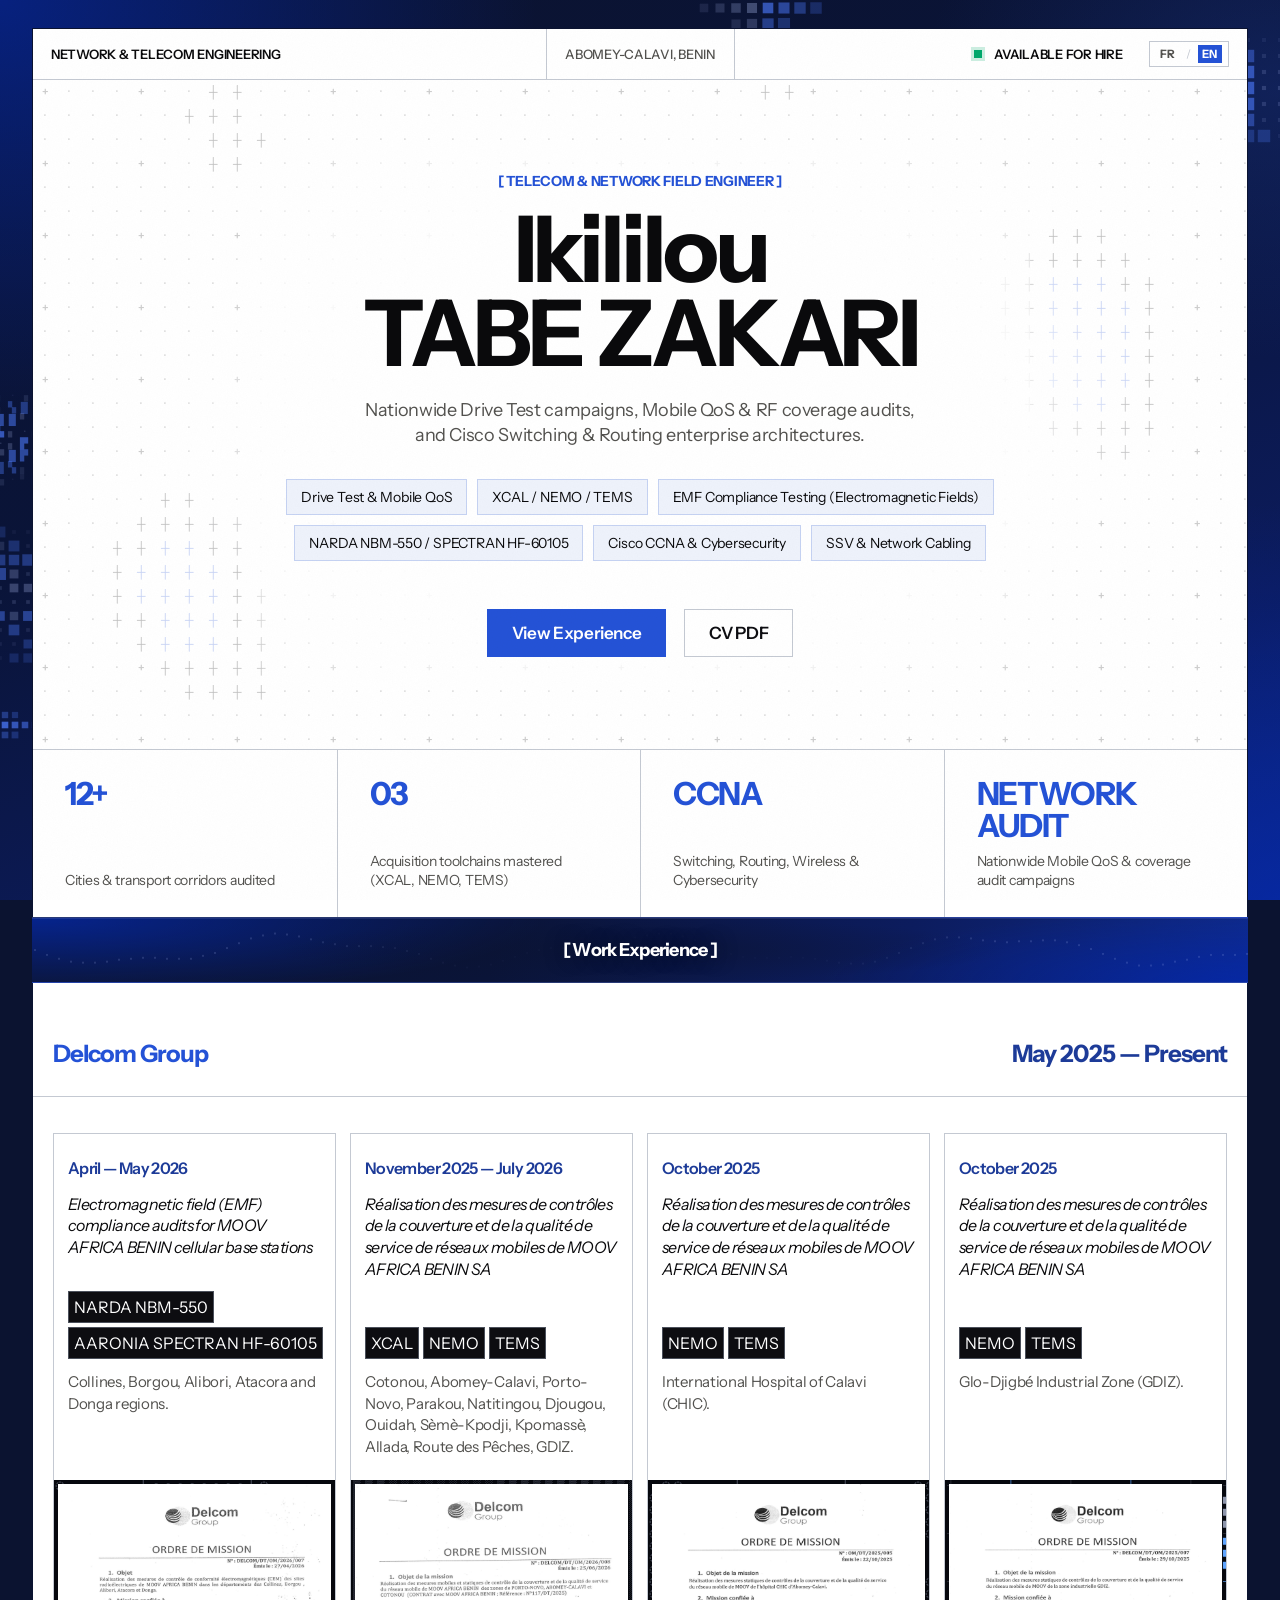
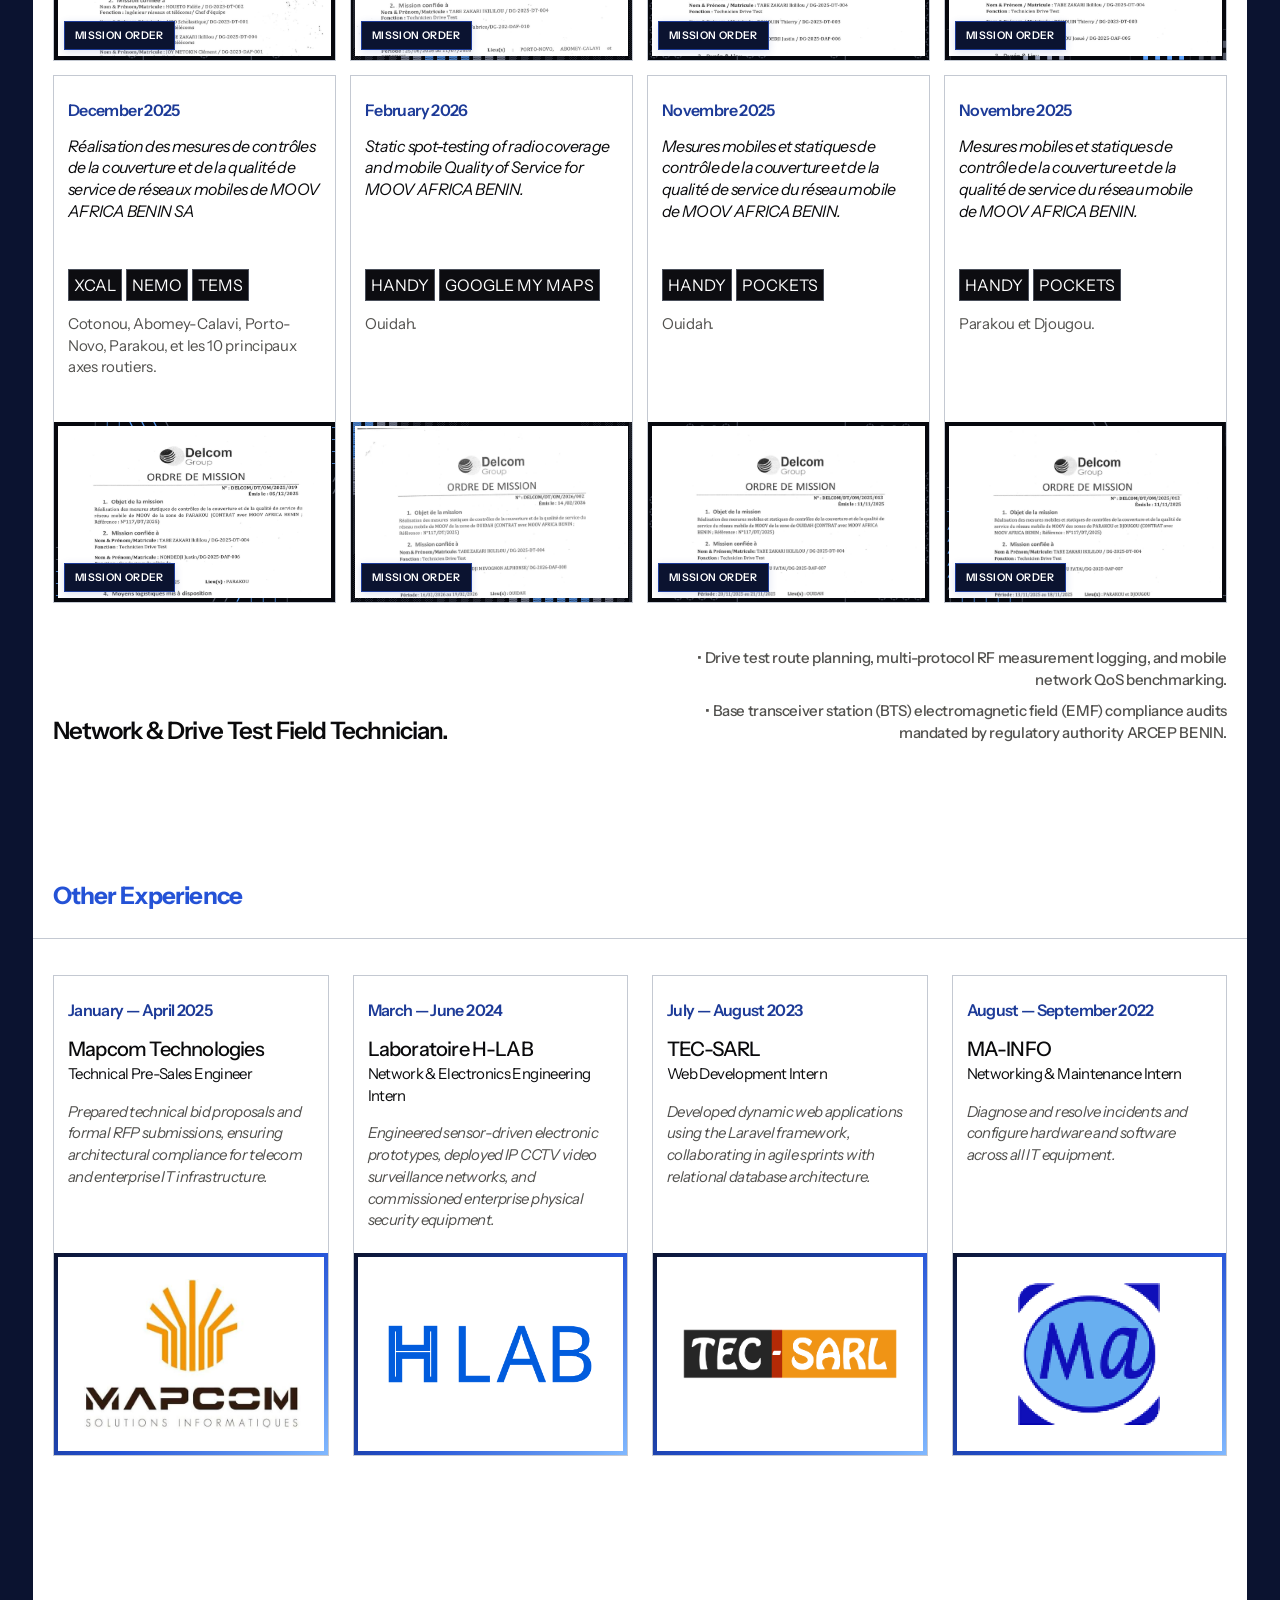
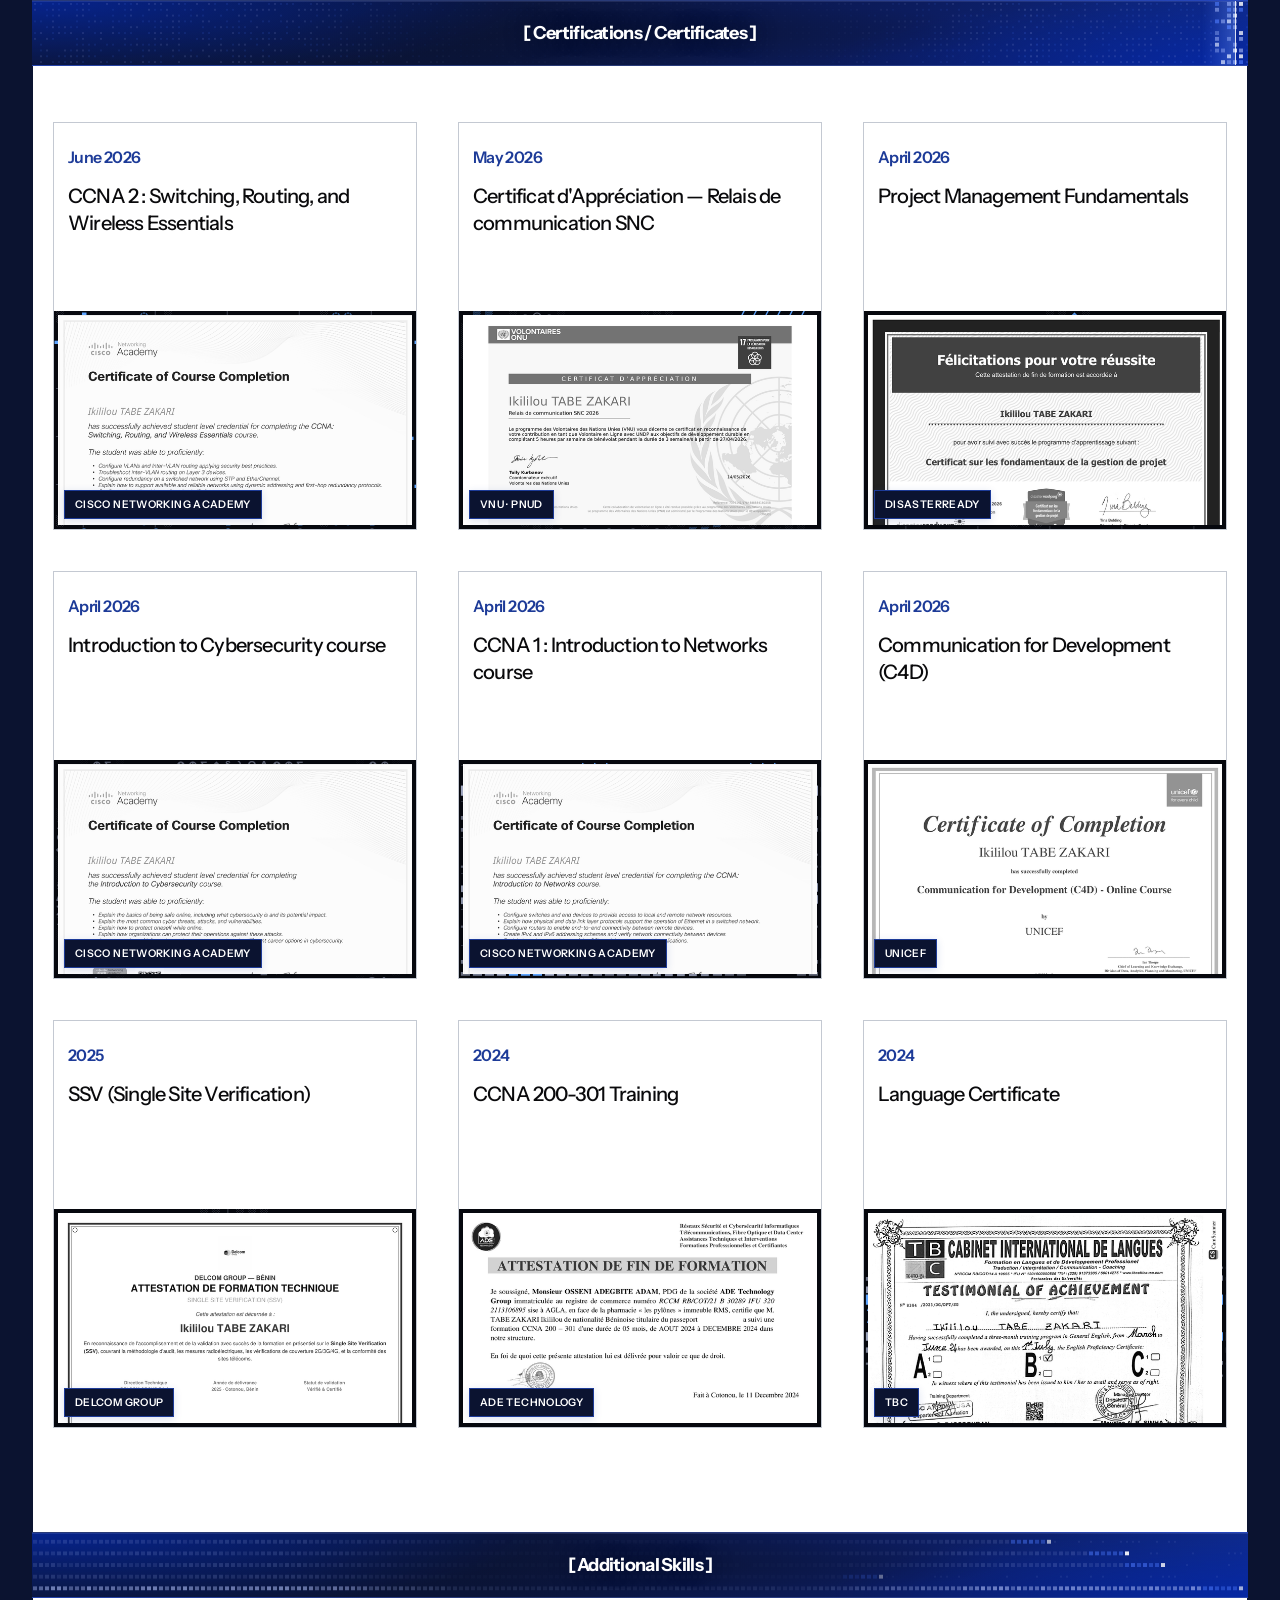
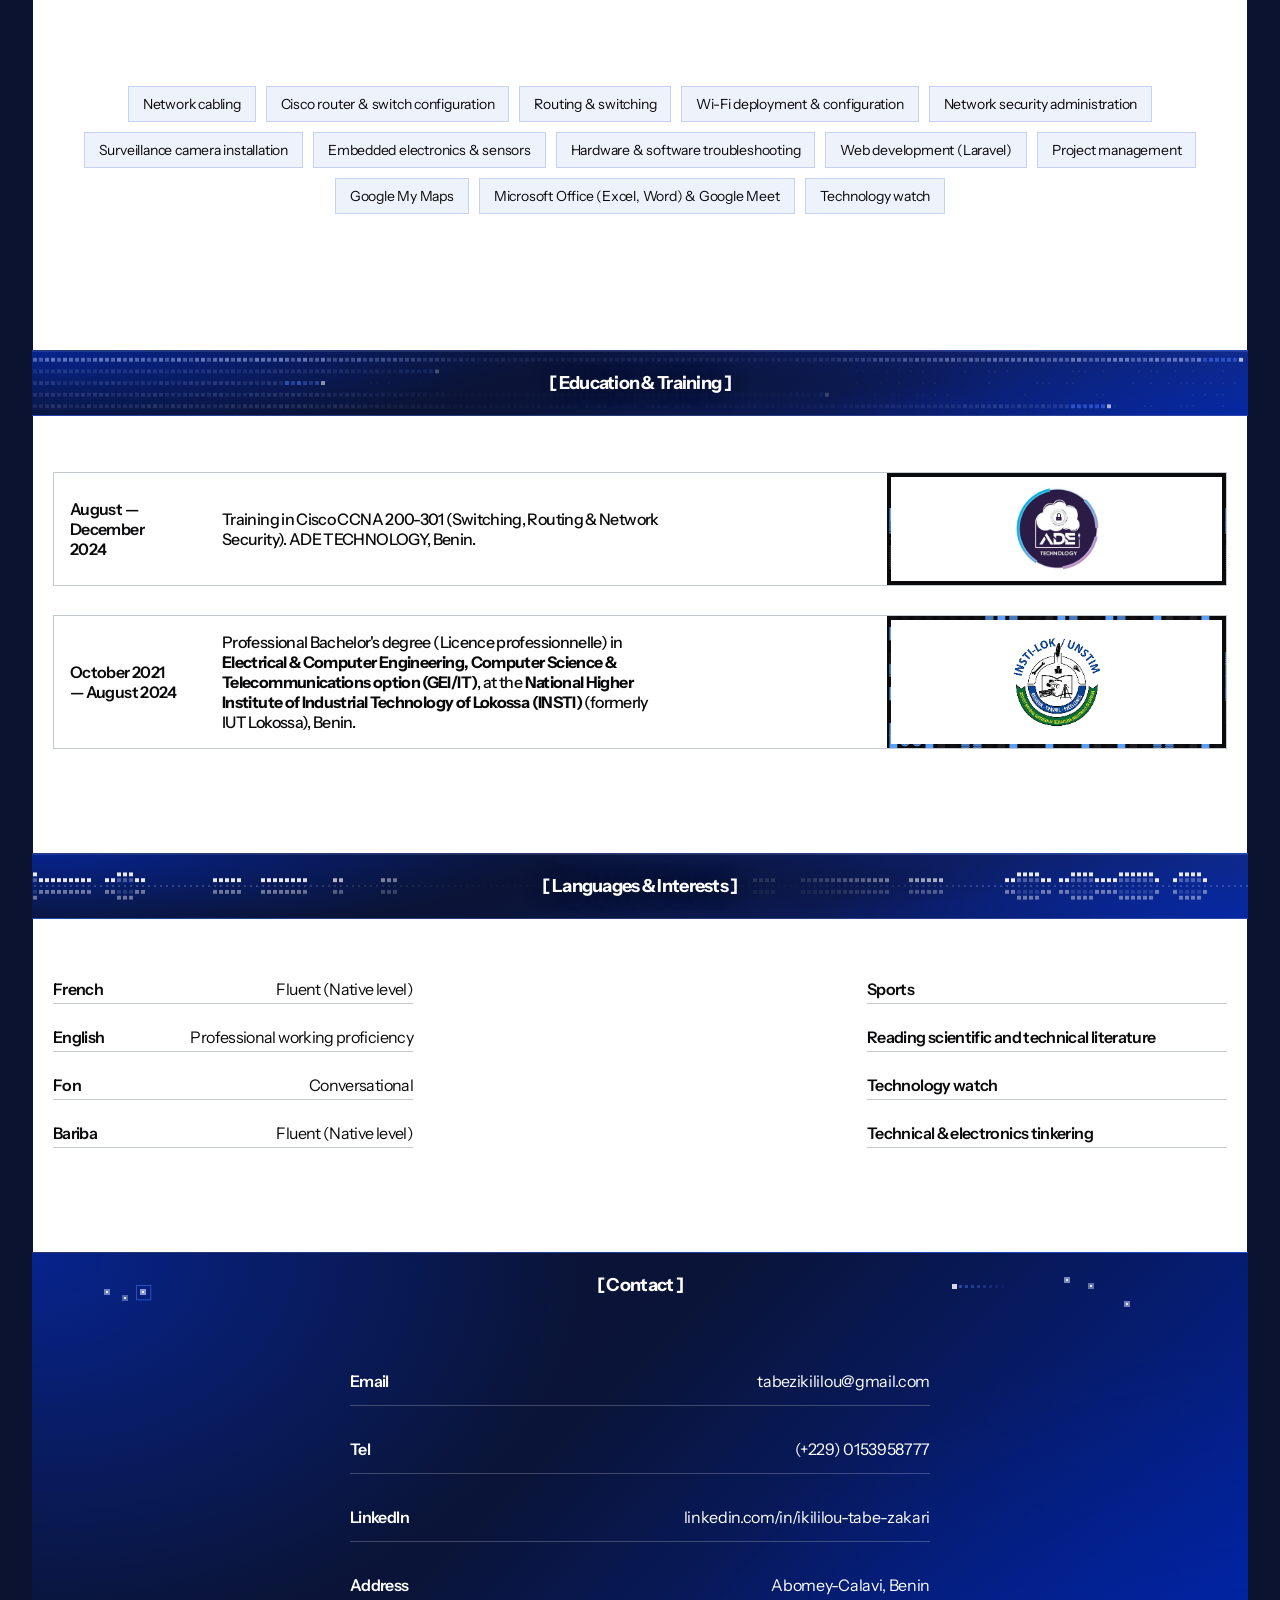
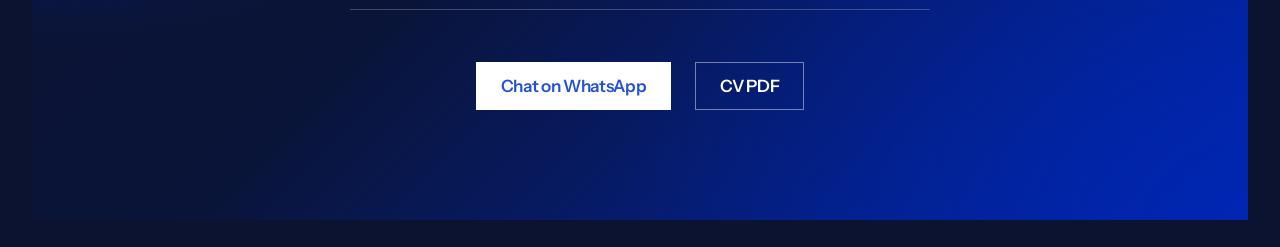
==== en/index.html @ 580da837 "content: add ADE CCNA attestation card (passport number masked), remove UNESCO card" ====
<!DOCTYPE html>
<html lang="en">
  <head>
    <meta charset="UTF-8" />
    <meta name="viewport" content="width=device-width, initial-scale=1.0" />
    <meta name="theme-color" content="#0b1330" />
    <title>Ikililou TABE ZAKARI — Telecom &amp; Network Field Engineer</title>
    <link rel="preconnect" href="https://fonts.googleapis.com" />
    <link rel="preconnect" href="https://fonts.gstatic.com" crossorigin />
    <link
      href="https://fonts.googleapis.com/css2?family=Instrument+Sans:ital,wght@0,400;0,500;0,600;0,700;1,400;1,500;1,600;1,700&display=swap"
      rel="stylesheet"
    />
    <link rel="stylesheet" href="../styles.css" />
  </head>
  <body>
    <svg class="grain" xmlns="http://www.w3.org/2000/svg" aria-hidden="true">
      <filter id="grain-filter" x="0%" y="0%" width="100%" height="100%">
        <feTurbulence
          type="fractalNoise"
          baseFrequency="0.8"
          numOctaves="4"
          seed="2"
          stitchTiles="stitch"
        />
        <feColorMatrix type="saturate" values="0" />
      </filter>
      <rect width="100%" height="100%" filter="url(#grain-filter)" />
    </svg>
    <a class="skip-link" href="#experiences">Skip to experience</a>

    <canvas class="shell-canvas" aria-hidden="true"></canvas>

    <div class="page">
    <header class="hero">
      <div class="hero__frame" data-hero-field>
        <div class="hero__topbar">
          <div class="hero__topcell">
            <span class="hero__meta">NETWORK &amp; TELECOM ENGINEERING</span>
          </div>
          <div class="hero__topcell hero__topcell--center">
            <span>ABOMEY-CALAVI, BENIN</span>
          </div>
          <div class="hero__topcell hero__topcell--right">
            <span class="hero__status-dot" aria-hidden="true"></span>
            <span>AVAILABLE FOR HIRE</span>
            <nav class="lang-switch" aria-label="Langue / Language">
              <a class="lang-switch__link" href="../" hreflang="fr" lang="fr">FR</a>
              <span class="lang-switch__sep" aria-hidden="true">/</span>
              <span class="lang-switch__link is-active" aria-current="page">EN</span>
            </nav>
          </div>
        </div>

        <div class="hero__stage">
          <canvas class="hero__canvas" aria-hidden="true"></canvas>

          <div class="hero__inner">
            <p class="hero__eyebrow">[ TELECOM &amp; NETWORK FIELD ENGINEER ]</p>
            <h1 class="hero__name">Ikililou<br />TABE ZAKARI</h1>
            <p class="hero__lead">
              Nationwide Drive Test campaigns, Mobile QoS &amp; RF coverage audits, and
              Cisco Switching &amp; Routing enterprise architectures.
            </p>
            <div class="hero__pills" aria-label="Core Technical Expertise">
              <span class="hero__pill">Drive Test &amp; Mobile QoS</span>
              <span class="hero__pill">XCAL / NEMO / TEMS</span>
              <span class="hero__pill">EMF Compliance Testing (Electromagnetic Fields)</span>
              <span class="hero__pill">NARDA NBM-550 / SPECTRAN HF-60105</span>
              <span class="hero__pill">Cisco CCNA &amp; Cybersecurity</span>
              <span class="hero__pill">SSV &amp; Network Cabling</span>
            </div>
            <div class="hero__actions">
              <a class="btn btn--solid" href="#experiences">View Experience</a>
              <a class="btn btn--ghost" href="public/Curriculum_vitae_détaille_et_actualise_tabe_zakari_ikililou.pdf" data-cv>CV PDF</a>
            </div>
          </div>
        </div>

        <div class="hero__metrics" aria-label="Key Performance Indicators">
          <div class="hero__metric">
            <span class="hero__metric-val">12+</span>
            <span class="hero__metric-label">Cities &amp; transport corridors audited</span>
          </div>
          <div class="hero__metric">
            <span class="hero__metric-val">03</span>
            <span class="hero__metric-label">Acquisition toolchains mastered (XCAL, NEMO, TEMS)</span>
          </div>
          <div class="hero__metric">
            <span class="hero__metric-val">CCNA</span>
            <span class="hero__metric-label">Switching, Routing, Wireless &amp; Cybersecurity</span>
          </div>
          <div class="hero__metric">
            <span class="hero__metric-val">NETWORK AUDIT</span>
            <span class="hero__metric-label">Nationwide Mobile QoS &amp; coverage audit campaigns</span>
          </div>
        </div>
      </div>
    </header>

    <main>
      <section class="section" id="experiences" aria-labelledby="exp-title">
        <header class="section-head">
          <div class="section-head__cell"></div>
          <h2 class="kicker" id="exp-title">[ Work Experience ]</h2>
          <div class="section-head__cell"></div>
        </header>

        <article class="employer">
          <header class="employer__head">
            <h3 class="employer__name">Delcom Group</h3>
            <p class="employer__dates">May 2025 — Present</p>
          </header>

          <div class="board">
            <div class="card-grid card-grid--4" id="delcom-missions">
              <article class="card card--mission" data-signal-card>
                <div class="card__body">
                  <p class="card__meta">April — May 2026</p>
                  <h4 class="card__title">
                    Electromagnetic field (EMF) compliance audits for MOOV AFRICA BENIN cellular base stations
                  </h4>
                  <div class="card__tags">
                    <span class="tag tag--ink">NARDA NBM-550</span>
                    <span class="tag tag--ink">AARONIA SPECTRAN HF-60105</span>
                  </div>
                  <p class="card__place">
                    Collines, Borgou, Alibori, Atacora and Donga regions.
                  </p>
                </div>
                <button
                  type="button"
                  class="card__media card__media--order"
                  data-signal="radar"
                  data-mission-image="../public/ordres_mission/mission-cem-nord-2026.png"
                  data-mission-title="EMF Compliance Audit — Central &amp; Northern Benin"
                  aria-label="View mission order: EMF Compliance Audit — Central &amp; Northern Benin"
                  aria-haspopup="dialog"
                  aria-controls="mission-dialog"
                >
                  <canvas class="signal-canvas" aria-hidden="true"></canvas>
                  <span class="card__order-preview">
                    <img draggable="false"
                      src="../public/ordres_mission/thumb-cem-nord-2026.png"
                      alt="Mission order: MOOV Africa EMF compliance audit 2026"
                      class="card__order-img"
                      loading="lazy"
                    />
                  </span>
                  <span class="card__order-badge">Mission Order</span>
                </button>
              </article>

              <article class="card card--mission" data-signal-card>
                <div class="card__body">
                  <p class="card__meta">November 2025 — July 2026</p>
                  <h4 class="card__title">
                    Réalisation des mesures de contrôles de la couverture et de
                    la qualité de service de réseaux mobiles de MOOV AFRICA BENIN SA
                  </h4>
                  <div class="card__tags">
                    <span class="tag tag--ink">XCAL</span>
                    <span class="tag tag--ink">NEMO</span>
                    <span class="tag tag--ink">TEMS</span>
                  </div>
                  <p class="card__place">
                    Cotonou, Abomey-Calavi, Porto-Novo, Parakou, Natitingou, Djougou,
                    Ouidah, Sèmè-Kpodji, Kpomassè, Allada, Route des Pêches, GDIZ.
                  </p>
                </div>
                <button
                  type="button"
                  class="card__media card__media--order"
                  data-signal="heatmap"
                  data-mission-image="../public/ordres_mission/mission-qos-cotonou-calavi-porto-2026.png"
                  data-mission-title="Mobile QoS Benchmark — Greater Cotonou &amp; Porto-Novo"
                  aria-label="View mission order: Mobile QoS Benchmark — Greater Cotonou &amp; Porto-Novo"
                  aria-haspopup="dialog"
                  aria-controls="mission-dialog"
                >
                  <canvas class="signal-canvas" aria-hidden="true"></canvas>
                  <span class="card__order-preview">
                    <img draggable="false"
                      src="../public/ordres_mission/thumb-cotonou-calavi-porto-2026.png"
                      alt="Mission order: Mobile QoS benchmark Greater Cotonou 2026"
                      class="card__order-img"
                      loading="lazy"
                    />
                  </span>
                  <span class="card__order-badge">Mission Order</span>
                </button>
              </article>

              <article class="card card--mission" data-signal-card>
                <div class="card__body">
                  <p class="card__meta">October 2025</p>
                  <h4 class="card__title">
                    Réalisation des mesures de contrôles de la couverture et de
                    la qualité de service de réseaux mobiles de MOOV AFRICA BENIN SA
                  </h4>
                  <div class="card__tags">
                    <span class="tag tag--ink">NEMO</span>
                    <span class="tag tag--ink">TEMS</span>
                  </div>
                  <p class="card__place">International Hospital of Calavi (CHIC).</p>
                </div>
                <button
                  type="button"
                  class="card__media card__media--order"
                  data-signal="radar"
                  data-mission-image="../public/ordres_mission/mission-qos-chic-calavi-2025.png"
                  data-mission-title="Mobile QoS Audit — CHIC Hospital, Abomey-Calavi"
                  aria-label="View mission order: Mobile QoS Audit — CHIC Hospital, Abomey-Calavi"
                  aria-haspopup="dialog"
                  aria-controls="mission-dialog"
                >
                  <canvas class="signal-canvas" aria-hidden="true"></canvas>
                  <span class="card__order-preview">
                    <img draggable="false"
                      src="../public/ordres_mission/thumb-chic-calavi-2025.png"
                      alt="Mission order: CHIC Hospital QoS audit 2025"
                      class="card__order-img"
                      loading="lazy"
                    />
                  </span>
                  <span class="card__order-badge">Mission Order</span>
                </button>
              </article>

              <article class="card card--mission" data-signal-card>
                <div class="card__body">
                  <p class="card__meta">October 2025</p>
                  <h4 class="card__title">
                    Réalisation des mesures de contrôles de la couverture et de
                    la qualité de service de réseaux mobiles de MOOV AFRICA BENIN SA
                  </h4>
                  <div class="card__tags">
                    <span class="tag tag--ink">NEMO</span>
                    <span class="tag tag--ink">TEMS</span>
                  </div>
                  <p class="card__place">Glo-Djigbé Industrial Zone (GDIZ).</p>
                </div>
                <button
                  type="button"
                  class="card__media card__media--order"
                  data-signal="matrix"
                  data-mission-image="../public/ordres_mission/mission-qos-gdiz-2025.png"
                  data-mission-title="Mobile QoS Audit — Glo-Djigbé Industrial Zone (GDIZ)"
                  aria-label="View mission order: Mobile QoS Audit — Glo-Djigbé Industrial Zone (GDIZ)"
                  aria-haspopup="dialog"
                  aria-controls="mission-dialog"
                >
                  <canvas class="signal-canvas" aria-hidden="true"></canvas>
                  <span class="card__order-preview">
                    <img draggable="false"
                      src="../public/ordres_mission/thumb-gdiz-2025.png"
                      alt="Mission order: GDIZ Industrial Zone QoS audit 2025"
                      class="card__order-img"
                      loading="lazy"
                    />
                  </span>
                  <span class="card__order-badge">Mission Order</span>
                </button>
              </article>

              <article class="card card--mission" data-signal-card>
                <div class="card__body">
                  <p class="card__meta">December 2025</p>
                  <h4 class="card__title">
                    Réalisation des mesures de contrôles de la couverture et de
                    la qualité de service de réseaux mobiles de MOOV AFRICA BENIN SA
                  </h4>
                  <div class="card__tags">
                    <span class="tag tag--ink">XCAL</span>
                    <span class="tag tag--ink">NEMO</span>
                    <span class="tag tag--ink">TEMS</span>
                  </div>
                  <p class="card__place">
                    Cotonou, Abomey-Calavi, Porto-Novo, Parakou, et les 10 principaux
                    axes routiers.
                  </p>
                </div>
                <button
                  type="button"
                  class="card__media card__media--order"
                  data-signal="flow"
                  data-mission-image="../public/ordres_mission/mission-qos-parakou-2025.png"
                  data-mission-title="Mobile QoS Audit — Parakou &amp; Northern Corridors"
                  aria-label="View mission order: Mobile QoS Audit — Parakou &amp; Northern Corridors"
                  aria-haspopup="dialog"
                  aria-controls="mission-dialog"
                >
                  <canvas class="signal-canvas" aria-hidden="true"></canvas>
                  <span class="card__order-preview">
                    <img draggable="false"
                      src="../public/ordres_mission/thumb-parakou-2025.png"
                      alt="Mission order: Parakou and transit corridors QoS audit 2025"
                      class="card__order-img"
                      loading="lazy"
                    />
                  </span>
                  <span class="card__order-badge">Mission Order</span>
                </button>
              </article>

              <article class="card card--mission" data-signal-card>
                <div class="card__body">
                  <p class="card__meta">February 2026</p>
                  <h4 class="card__title">Static spot-testing of radio coverage and mobile Quality of Service for MOOV AFRICA BENIN.</h4>
                  <div class="card__tags">
                    <span class="tag tag--ink">HANDY</span>
                    <span class="tag tag--ink">GOOGLE MY MAPS</span>
                  </div>
                  <p class="card__place">Ouidah.</p>
                </div>
                <button
                  type="button"
                  class="card__media card__media--order"
                  data-signal="heatmap"
                  data-mission-image="../public/ordres_mission/Mission_QoS_Statique-Mobilité_Ouidah_2025.png"
                  data-mission-title="Static QoS Audit — Ouidah (Feb 2026)"
                  aria-label="View mission order: Static QoS Audit — Ouidah (Feb 2026)"
                  aria-haspopup="dialog"
                  aria-controls="mission-dialog"
                >
                  <canvas class="signal-canvas" aria-hidden="true"></canvas>
                  <span class="card__order-preview">
                    <img draggable="false"
                      src="../public/ordres_mission/thumb-ouidah-fevrier-2026.png"
                      alt="Mission order: Ouidah QoS audit, February 2026"
                      class="card__order-img"
                      loading="lazy"
                    />
                  </span>
                  <span class="card__order-badge">Mission Order</span>
                </button>
              </article>

              <article class="card card--mission" data-signal-card>
                <div class="card__body">
                  <p class="card__meta">Novembre 2025</p>
                  <h4 class="card__title">Mesures mobiles et statiques de contrôle de la couverture et de la qualité de service du réseau mobile de MOOV AFRICA BENIN.</h4>
                  <div class="card__tags">
                    <span class="tag tag--ink">HANDY</span>
                    <span class="tag tag--ink">POCKETS</span>
                  </div>
                  <p class="card__place">Ouidah.</p>
                </div>
                <button
                  type="button"
                  class="card__media card__media--order"
                  data-signal="radar"
                  data-mission-image="../public/ordres_mission/Mission_QoS_Statique-Mobilité_Ouidah_2026.png"
                  data-mission-title="Drive Test &amp; Static QoS — Ouidah (Nov 2025)"
                  aria-label="View mission order: Drive Test &amp; Static QoS — Ouidah (Nov 2025)"
                  aria-haspopup="dialog"
                  aria-controls="mission-dialog"
                >
                  <canvas class="signal-canvas" aria-hidden="true"></canvas>
                  <span class="card__order-preview">
                    <img draggable="false"
                      src="../public/ordres_mission/thumb-ouidah-novembre-2025.png"
                      alt="Mission order: Ouidah QoS audit, November 2025"
                      class="card__order-img"
                      loading="lazy"
                    />
                  </span>
                  <span class="card__order-badge">Mission Order</span>
                </button>
              </article>

              <article class="card card--mission" data-signal-card>
                <div class="card__body">
                  <p class="card__meta">Novembre 2025</p>
                  <h4 class="card__title">Mesures mobiles et statiques de contrôle de la couverture et de la qualité de service du réseau mobile de MOOV AFRICA BENIN.</h4>
                  <div class="card__tags">
                    <span class="tag tag--ink">HANDY</span>
                    <span class="tag tag--ink">POCKETS</span>
                  </div>
                  <p class="card__place">Parakou et Djougou.</p>
                </div>
                <button
                  type="button"
                  class="card__media card__media--order"
                  data-signal="flow"
                  data-mission-image="../public/ordres_mission/mission-qos-parakou-djougou-2025.png"
                  data-mission-title="Drive Test &amp; Static QoS — Parakou &amp; Djougou"
                  aria-label="View mission order: Drive Test &amp; Static QoS — Parakou &amp; Djougou"
                  aria-haspopup="dialog"
                  aria-controls="mission-dialog"
                >
                  <canvas class="signal-canvas" aria-hidden="true"></canvas>
                  <span class="card__order-preview">
                    <img draggable="false"
                      src="../public/ordres_mission/thumb-parakou-djougou-novembre-2025.png"
                      alt="Mission order: Parakou and Djougou QoS audit, November 2025"
                      class="card__order-img"
                      loading="lazy"
                    />
                  </span>
                  <span class="card__order-badge">Mission Order</span>
                </button>
              </article>
            </div>

            <button
              class="btn mission-list-toggle"
              type="button"
              aria-controls="delcom-missions"
              aria-expanded="false"
              hidden
            >Show 6 more missions</button>

            <footer class="board__foot">
              <p class="board__role">Network &amp; Drive Test Field Technician.</p>
              <div class="board__summary">
                <p>• Drive test route planning, multi-protocol RF measurement logging, and mobile network QoS benchmarking.</p>
                <p>• Base transceiver station (BTS) electromagnetic field (EMF) compliance audits mandated by regulatory authority ARCEP BENIN.</p>
              </div>
            </footer>
          </div>
        </article>

        <article class="employer">
          <header class="employer__head">
            <h3 class="employer__name">Other Experience</h3>
          </header>

          <div class="board">
            <div class="card-grid card-grid--4">
              <article class="card card--experience">
                <div class="card__body">
                  <p class="card__meta">January — April 2025</p>
                  <h4 class="card__heading">Mapcom Technologies</h4>
                  <p class="card__role-sub">Technical Pre-Sales Engineer</p>
                  <p class="card__desc">
                    Prepared technical bid proposals and formal RFP submissions, ensuring architectural compliance for telecom and enterprise IT infrastructure.
                  </p>
                </div>
                <div class="card__media card__media--logo">
                  <img draggable="false"
                    src="../public/logo/LOGO DE MAPCOM TECHNOLOGIES.jpg"
                    alt="Logo Mapcom Technologies"
                    class="card__logo-img card__logo-img--mapcom"
                    loading="lazy"
                  />
                </div>
              </article>

              <article class="card card--experience">
                <div class="card__body">
                  <p class="card__meta">March — June 2024</p>
                  <h4 class="card__heading">Laboratoire H-LAB</h4>
                  <p class="card__role-sub">Network &amp; Electronics Engineering Intern</p>
                  <p class="card__desc">
                    Engineered sensor-driven electronic prototypes, deployed IP CCTV video surveillance networks, and commissioned enterprise physical security equipment.
                  </p>
                </div>
                <div class="card__media card__media--logo">
                  <img draggable="false"
                    src="../public/logo/h-lab-clean.png"
                    alt="Logo Laboratoire H-LAB"
                    class="card__logo-img card__logo-img--hlab"
                    loading="lazy"
                  />
                </div>
              </article>

              <article class="card card--experience">
                <div class="card__body">
                  <p class="card__meta">July — August 2023</p>
                  <h4 class="card__heading">TEC-SARL</h4>
                  <p class="card__role-sub">Web Development Intern</p>
                  <p class="card__desc">
                    Developed dynamic web applications using the Laravel framework, collaborating in agile sprints with relational database architecture.
                  </p>
                </div>
                <div class="card__media card__media--logo">
                  <img draggable="false"
                    src="../public/logo/tec-sarl-clean.png"
                    alt="Logo TEC-SARL"
                    class="card__logo-img card__logo-img--tec"
                    loading="lazy"
                  />
                </div>
              </article>

              <article class="card card--experience">
                <div class="card__body">
                  <p class="card__meta">August — September 2022</p>
                  <h4 class="card__heading">MA-INFO</h4>
                  <p class="card__role-sub">Networking &amp; Maintenance Intern</p>
                  <p class="card__desc">
                    Diagnose and resolve incidents and configure hardware and software across all IT equipment.
                  </p>
                </div>
                <div class="card__media card__media--logo">
                  <img draggable="false"
                    src="../public/logo/LOGO DE MA-INFO.jpg"
                    alt="MA-INFO logo"
                    class="card__logo-img"
                    loading="lazy"
                  />
                </div>
              </article>
            </div>
          </div>
        </article>
      </section>

      <section class="section" id="accreditations" aria-labelledby="acc-title">
        <header class="section-head">
          <div class="section-head__cell"></div>
          <h2 class="kicker" id="acc-title">[ Certifications / Certificates ]</h2>
          <div class="section-head__cell"></div>
        </header>

        <div class="card-grid card-grid--3 card-grid--loose">
          <article class="card card--cred" data-signal-card>
            <div class="card__body">
              <p class="card__meta">June 2026</p>
              <h3 class="card__heading">
                CCNA 2 : Switching, Routing, and Wireless Essentials
              </h3>
            </div>
            <button
              type="button"
              class="card__media card__media--order"
              data-signal="ccna-mesh"
              data-mission-image="../public/certifications/cert-ccna-2.png"
              data-mission-title="CCNA 2 : Switching, Routing, and Wireless Essentials — Cisco Networking Academy"
              data-mission-eyebrow="Certification"
              aria-label="View certification: CCNA 2 : Switching, Routing, and Wireless Essentials"
              aria-haspopup="dialog"
              aria-controls="mission-dialog"
            >
              <canvas class="signal-canvas" aria-hidden="true"></canvas>
              <span class="card__order-preview">
                <img
                  src="../public/certifications/thumb-ccna-2.png"
                  alt="Certification CCNA 2 : Switching, Routing, and Wireless Essentials"
                  class="card__order-img"
                  loading="lazy"
                  draggable="false"
                />
              </span>
              <span class="card__order-badge">Cisco Networking Academy</span>
            </button>
          </article>

          <article class="card card--cred" data-signal-card>
            <div class="card__body">
              <p class="card__meta">May 2026</p>
              <h3 class="card__heading">
                Certificat d'Appréciation — Relais de communication SNC
              </h3>
            </div>
            <button
              type="button"
              class="card__media card__media--order"
              data-signal="prism"
              data-mission-image="../public/certifications/cert-onu-snc.png"
              data-mission-title="Certificate of Appreciation — SNC Communications Liaison (UNV · UNDP)"
              data-mission-eyebrow="Certification"
              aria-label="View certification: Certificate of Appreciation — SNC Communications Liaison"
              aria-haspopup="dialog"
              aria-controls="mission-dialog"
            >
              <canvas class="signal-canvas" aria-hidden="true"></canvas>
              <span class="card__order-preview">
                <img
                  src="../public/certifications/thumb-onu-snc.png"
                  alt="Certificat d'Appréciation — Relais de communication SNC"
                  class="card__order-img"
                  loading="lazy"
                  draggable="false"
                />
              </span>
              <span class="card__order-badge">VNU · PNUD</span>
            </button>
          </article>

          <article class="card card--cred" data-signal-card>
            <div class="card__body">
              <p class="card__meta">April 2026</p>
              <h3 class="card__heading">
                Project Management Fundamentals
              </h3>
            </div>
            <button
              type="button"
              class="card__media card__media--order"
              data-signal="tesseract"
              data-mission-image="../public/certifications/cert-gestion-projet.png"
              data-mission-title="Project Management Fundamentals — DisasterReady"
              data-mission-eyebrow="Certification"
              aria-label="Afficher la certification : Project Management Fundamentals"
              aria-haspopup="dialog"
              aria-controls="mission-dialog"
            >
              <canvas class="signal-canvas" aria-hidden="true"></canvas>
              <span class="card__order-preview">
                <img
                  src="../public/certifications/thumb-gestion-projet.png"
                  alt="Certification Project Management Fundamentals"
                  class="card__order-img"
                  loading="lazy"
                  draggable="false"
                />
              </span>
              <span class="card__order-badge">DisasterReady</span>
            </button>
          </article>

          <article class="card card--cred" data-signal-card>
            <div class="card__body">
              <p class="card__meta">April 2026</p>
              <h3 class="card__heading">Introduction to Cybersecurity course</h3>
            </div>
            <button
              type="button"
              class="card__media card__media--order"
              data-signal="cyber-vault"
              data-mission-image="../public/certifications/cert-cybersecurity.png"
              data-mission-title="Introduction to Cybersecurity course — Cisco Networking Academy"
              data-mission-eyebrow="Certification"
              aria-label="View certification: Introduction to Cybersecurity course"
              aria-haspopup="dialog"
              aria-controls="mission-dialog"
            >
              <canvas class="signal-canvas" aria-hidden="true"></canvas>
              <span class="card__order-preview">
                <img
                  src="../public/certifications/thumb-cybersecurity.png"
                  alt="Certification Introduction to Cybersecurity — Cisco Networking Academy"
                  class="card__order-img"
                  loading="lazy"
                  draggable="false"
                />
              </span>
              <span class="card__order-badge">Cisco Networking Academy</span>
            </button>
          </article>

          <article class="card card--cred" data-signal-card>
            <div class="card__body">
              <p class="card__meta">April 2026</p>
              <h3 class="card__heading">CCNA 1 : Introduction to Networks course</h3>
            </div>
            <button
              type="button"
              class="card__media card__media--order"
              data-signal="ccna-osi"
              data-mission-image="../public/certifications/cert-ccna-1.png"
              data-mission-title="CCNA 1 : Introduction to Networks course — Cisco Networking Academy"
              data-mission-eyebrow="Certification"
              aria-label="View certification: CCNA 1 : Introduction to Networks course"
              aria-haspopup="dialog"
              aria-controls="mission-dialog"
            >
              <canvas class="signal-canvas" aria-hidden="true"></canvas>
              <span class="card__order-preview">
                <img
                  src="../public/certifications/thumb-ccna-1.png"
                  alt="Certification CCNA 1 : Introduction to Networks — Cisco Networking Academy"
                  class="card__order-img"
                  loading="lazy"
                  draggable="false"
                />
              </span>
              <span class="card__order-badge">Cisco Networking Academy</span>
            </button>
          </article>

          <article class="card card--cred" data-signal-card>
            <div class="card__body">
              <p class="card__meta">April 2026</p>
              <h3 class="card__heading">
                Communication for Development (C4D)
              </h3>
            </div>
            <button
              type="button"
              class="card__media card__media--order"
              data-signal="ccna-core"
              data-mission-image="../public/certifications/cert-unicef-c4d.png"
              data-mission-title="Communication for Development (C4D) — UNICEF"
              data-mission-eyebrow="Certification"
              aria-label="View certification: Communication for Development (C4D)"
              aria-haspopup="dialog"
              aria-controls="mission-dialog"
            >
              <canvas class="signal-canvas" aria-hidden="true"></canvas>
              <span class="card__order-preview">
                <img
                  src="../public/certifications/thumb-unicef-c4d.png"
                  alt="Certification Communication for Development (C4D) — UNICEF"
                  class="card__order-img"
                  loading="lazy"
                  draggable="false"
                />
              </span>
              <span class="card__order-badge">UNICEF</span>
            </button>
          </article>

          <article class="card card--cred" data-signal-card>
            <div class="card__body">
              <p class="card__meta">2025</p>
              <h3 class="card__heading">SSV (Single Site Verification)</h3>
            </div>
            <button
              type="button"
              class="card__media card__media--order"
              data-signal="ssv-sector"
              data-mission-image="../public/certifications/cert-ssv-delcom.png"
              data-mission-title="Single Site Verification (SSV) — DELCOM GROUP"
              data-mission-eyebrow="Certification"
              aria-label="Afficher la certification : Single Site Verification (SSV)"
              aria-haspopup="dialog"
              aria-controls="mission-dialog"
            >
              <canvas class="signal-canvas" aria-hidden="true"></canvas>
              <span class="card__order-preview">
                <img
                  src="../public/certifications/thumb-ssv-delcom.png"
                  alt="Attestation de formation SSV (Single Site Verification) — DELCOM GROUP"
                  class="card__order-img"
                  loading="lazy"
                  draggable="false"
                />
              </span>
              <span class="card__order-badge">DELCOM GROUP</span>
            </button>
          </article>

          <article class="card card--cred" data-signal-card>
            <div class="card__body">
              <p class="card__meta">2024</p>
              <h3 class="card__heading">CCNA 200-301 Training</h3>
            </div>
            <button
              type="button"
              class="card__media card__media--order"
              data-signal="ccna-core"
              data-mission-image="../public/certifications/cert-ade-ccna.png"
              data-mission-title="Certificate of Completion, CCNA 200-301 — ADE Technology"
              data-mission-eyebrow="Certification"
              aria-label="Afficher la certification : CCNA 200-301 Training"
              aria-haspopup="dialog"
              aria-controls="mission-dialog"
            >
              <canvas class="signal-canvas" aria-hidden="true"></canvas>
              <span class="card__order-preview">
                <img
                  src="../public/certifications/thumb-ade-ccna.png"
                  alt="Certificate of Completion, CCNA 200-301 — ADE Technology"
                  class="card__order-img"
                  loading="lazy"
                  draggable="false"
                />
              </span>
              <span class="card__order-badge">ADE TECHNOLOGY</span>
            </button>
          </article>

          <article class="card card--cred" data-signal-card>
            <div class="card__body">
              <p class="card__meta">2024</p>
              <h3 class="card__heading">Language Certificate</h3>
            </div>
            <button
              type="button"
              class="card__media card__media--order"
              data-signal="voice-spectrum"
              data-mission-image="../public/certifications/cert-anglais-tbc.png"
              data-mission-title="English Language Proficiency Certificate — TBC"
              data-mission-eyebrow="Certification"
              aria-label="Afficher la certification : English Language Proficiency Certificate"
              aria-haspopup="dialog"
              aria-controls="mission-dialog"
            >
              <canvas class="signal-canvas" aria-hidden="true"></canvas>
              <span class="card__order-preview">
                <img
                  src="../public/certifications/thumb-anglais-tbc.png"
                  alt="English Language Proficiency Certificate — TBC"
                  class="card__order-img"
                  loading="lazy"
                  draggable="false"
                />
              </span>
              <span class="card__order-badge">TBC</span>
            </button>
          </article>
        </div>
      </section>

      <section class="section" id="competences" aria-labelledby="skills-title">
        <header class="section-head">
          <div class="section-head__cell"></div>
          <h2 class="kicker" id="skills-title">[ Additional Skills ]</h2>
          <div class="section-head__cell"></div>
        </header>

        <div class="skills">
          <div class="hero__pills" aria-label="Additional skills">
              <span class="hero__pill">Network cabling</span>
              <span class="hero__pill">Cisco router &amp; switch configuration</span>
              <span class="hero__pill">Routing &amp; switching</span>
              <span class="hero__pill">Wi-Fi deployment &amp; configuration</span>
              <span class="hero__pill">Network security administration</span>
              <span class="hero__pill">Surveillance camera installation</span>
              <span class="hero__pill">Embedded electronics &amp; sensors</span>
              <span class="hero__pill">Hardware &amp; software troubleshooting</span>
              <span class="hero__pill">Web development (Laravel)</span>
              <span class="hero__pill">Project management</span>
              <span class="hero__pill">Google My Maps</span>
              <span class="hero__pill">Microsoft Office (Excel, Word) &amp; Google Meet</span>
              <span class="hero__pill">Technology watch</span>
          </div>
        </div>
      </section>

      <section class="section" id="formations" aria-labelledby="form-title">
        <header class="section-head">
          <div class="section-head__cell"></div>
          <h2 class="kicker" id="form-title">[ Education &amp; Training ]</h2>
          <div class="section-head__cell"></div>
        </header>

        <ul class="formations">
          <li class="formation" data-signal-card>
            <div class="formation__copy">
              <p class="formation__dates">August — December 2024</p>
              <p class="formation__text">
                Training in Cisco CCNA 200-301 (Switching, Routing &amp; Network Security). ADE TECHNOLOGY, Benin.
              </p>
            </div>
            <div
              class="formation__media formation__media--logo card__media--signal"
              data-signal="oscilloscope"
            >
              <canvas class="signal-canvas" aria-hidden="true"></canvas>
              <div class="formation__logo">
                <img
                  src="../public/logo/LOGO DE ADE TECHNOLOGY.jpg"
                  alt="Logo ADE Technology"
                  draggable="false"
                  loading="lazy"
                />
              </div>
            </div>
          </li>
          <li class="formation" data-signal-card>
            <div class="formation__copy">
              <p class="formation__dates">October 2021 — August 2024</p>
              <p class="formation__text">
                Professional Bachelor's degree (Licence professionnelle) in <strong>Electrical &amp; Computer Engineering, Computer Science &amp; Telecommunications option (GEI/IT)</strong>, at the <strong>National Higher Institute of Industrial Technology of Lokossa (INSTI)</strong> (formerly IUT Lokossa), Benin.
              </p>
            </div>
            <div
              class="formation__media formation__media--logo card__media--signal"
              data-signal="wifi-fill"
            >
              <canvas class="signal-canvas" aria-hidden="true"></canvas>
              <div class="formation__logo">
                <img
                  src="../public/logo/LOGO DE INSTI LOKOSSA.png"
                  alt="Logo INSTI Lokossa"
                  draggable="false"
                  loading="lazy"
                />
              </div>
            </div>
          </li>
        </ul>
      </section>

      <section class="section section--split" id="langues" aria-labelledby="lang-title">
        <header class="section-head">
          <div class="section-head__cell"></div>
          <h2 class="kicker" id="lang-title">[ Languages &amp; Interests ]</h2>
          <div class="section-head__cell"></div>
        </header>

        <div class="split split--cols">
          <ul class="rows rows--languages">
            <li class="row">
              <span class="row__label">French</span>
              <span class="row__value">Fluent (Native level)</span>
            </li>
            <li class="row">
              <span class="row__label">English</span>
              <span class="row__value">Professional working proficiency</span>
            </li>
            <li class="row">
              <span class="row__label">Fon</span>
              <span class="row__value">Conversational</span>
            </li>
            <li class="row">
              <span class="row__label">Bariba</span>
              <span class="row__value">Fluent (Native level)</span>
            </li>
          </ul>
          <ul class="rows rows--hobbies">
            <li class="row">
              <span class="row__label">Sports</span>
            </li>
            <li class="row">
              <span class="row__label">Reading scientific and technical literature</span>
            </li>
            <li class="row">
              <span class="row__label">Technology watch</span>
            </li>
            <li class="row">
              <span class="row__label">Technical &amp; electronics tinkering</span>
            </li>
          </ul>
        </div>
      </section>
    </main>

    <footer class="section contact" id="contact">
      <header class="section-head">
        <div class="section-head__cell"></div>
        <h2 class="kicker">[ Contact ]</h2>
        <div class="section-head__cell"></div>
      </header>
      <div class="contact__panel">
        <ul class="rows">
          <li class="row">
            <span class="row__label">Email</span>
            <a class="row__value" href="mailto:tabezikililou@gmail.com">tabezikililou@gmail.com</a>
          </li>
          <li class="row">
            <span class="row__label">Tel</span>
            <a class="row__value" href="tel:+2290153958777">(+229) 0153958777</a>
          </li>
          <li class="row">
            <span class="row__label">LinkedIn</span>
            <a
              class="row__value"
              href="https://linkedin.com/in/ikililou-tabe-zakari"
              target="_blank"
              rel="noopener noreferrer"
            >linkedin.com/in/ikililou-tabe-zakari</a>
          </li>
          <li class="row">
            <span class="row__label">Address</span>
            <span class="row__value">Abomey-Calavi, Benin</span>
          </li>
        </ul>
        <div class="contact__actions">
          <a
            class="btn btn--on-ink"
            href="https://wa.me/2290153958777"
            target="_blank"
            rel="noopener noreferrer"
          >Chat on WhatsApp</a>
          <a class="btn btn--on-ink-ghost" href="public/Curriculum_vitae_détaille_et_actualise_tabe_zakari_ikililou.pdf" data-cv>CV PDF</a>
        </div>
        <canvas class="contact__stars-canvas" aria-hidden="true"></canvas>
      </div>
    </footer>

    </div>
    <dialog class="mission-dialog" id="mission-dialog" aria-labelledby="mission-dialog-title">
      <header class="mission-dialog__header">
        <div>
          <p class="mission-dialog__eyebrow">Mission Order</p>
          <h2 id="mission-dialog-title"></h2>
        </div>
        <button class="mission-dialog__close" type="button" aria-label="Close dialog" autofocus>
          <span aria-hidden="true">×</span>
        </button>
      </header>
      <div class="mission-dialog__body">
        <div class="mission-dialog__media-wrap">
          <img draggable="false" class="mission-dialog__image" alt="" />
          <div class="mission-dialog__shield" aria-hidden="true"></div>
        </div>
        <p class="mission-dialog__error" role="status" hidden>The document image could not be loaded. Please close and try again.</p>
      </div>
    </dialog>
    <script src="../script.js"></script>
  </body>
</html>
---- styles.css ----
:root {
  --shell: #f3f6fb;
  --bg: #ffffff;
  --surface: #ffffff;
  --ink: #0a0a0c;
  --ink-soft: #0d0d11;
  --ink-navy: #1d3b98;
  --ink-muted: #52514e;
  --ink-panel: #070709;
  --border: rgba(138, 147, 166, 0.5);
  --paper: #ffffff;
  --accent: #2452d6;
  --accent-soft: #eef2fb;
  --accent-border: #c5d2f2;
  --signal-green: #00a86b;
  --font: "Instrument Sans", sans-serif;
  --track: -0.04em;
  --page: 1280px;
  --gutter: 32px;
  --content: 1180px;
}

*,
*::before,
*::after {
  box-sizing: border-box;
  margin: 0;
  padding: 0;
}

html {
  background-color: #0b1330;
  color-scheme: light;
  scroll-behavior: smooth;
}

body {
  background: transparent;
  color: var(--ink);
  font-family: var(--font);
  font-size: 16px;
  font-weight: 400;
  letter-spacing: var(--track);
  line-height: normal;
  -webkit-font-smoothing: antialiased;
}

body::before {
  content: "";
  position: fixed;
  inset: 0;
  z-index: 0;
  pointer-events: none;
  background:
    radial-gradient(70vmax 55vmax at 0% 0%, rgba(0, 56, 255, 0.38) 0%, transparent 60%),
    radial-gradient(65vmax 50vmax at 100% 100%, rgba(0, 38, 179, 0.55) 0%, transparent 62%),
    radial-gradient(40vmax 30vmax at 100% 10%, rgba(29, 59, 152, 0.35) 0%, transparent 70%),
    linear-gradient(160deg, #0b1330 0%, #0a1438 42%, #0c1c5e 78%, #0f2a8a 100%);
}

.shell-canvas {
  position: fixed;
  inset: 0;
  width: 100%;
  height: 100%;
  pointer-events: none;
  z-index: 0;
}

img,
svg:not(.grain) {
  display: block;
  max-width: 100%;
}

img,
picture,
[data-mission-image],
.card__media--logo,
.mission-dialog__body {
  -webkit-touch-callout: none;
  -webkit-user-select: none;
  user-select: none;
}

img {
  -webkit-user-drag: none;
}

a {
  color: inherit;
  text-decoration: none;
}

ul {
  list-style: none;
}

.grain {
  position: fixed;
  inset: 0;
  width: 100%;
  height: 100%;
  pointer-events: none;
  z-index: 9999;
  opacity: 0.035;
  mix-blend-mode: multiply;
}

.skip-link {
  position: absolute;
  left: 12px;
  top: -40px;
  z-index: 10;
  background: var(--ink);
  color: var(--paper);
  padding: 8px 12px;
  font-size: 16px;
}

.skip-link:focus {
  top: 12px;
}

.page {
  position: relative;
  z-index: 1;
  width: min(calc(100% - 2 * var(--gutter)), var(--page));
  margin: 28px auto;
  border: 1px solid #0b1330;
  border-bottom: none;
  background: var(--surface);
}

.hero {
  min-height: calc(100svh - 56px);
  display: flex;
  align-items: stretch;
  justify-content: center;
  padding: 0;
}

.hero__frame {
  width: 100%;
  min-height: calc(100svh - 56px);
  display: flex;
  flex-direction: column;
  justify-content: space-between;
  background: var(--surface);
  position: relative;
  overflow: hidden;
}

.hero__topbar {
  display: grid;
  grid-template-columns: 1fr auto 1fr;
  border-bottom: 1px solid var(--border);
  background: var(--bg);
  position: relative;
  z-index: 2;
}

.hero__topcell {
  display: flex;
  align-items: center;
  gap: 12px;
  padding: 12px 18px;
  font-size: 13px;
  font-weight: 600;
  letter-spacing: -0.02em;
  text-transform: uppercase;
  white-space: nowrap;
}

.hero__topcell + .hero__topcell {
  border-left: 1px solid var(--border);
}

.hero__topcell--center {
  justify-content: center;
  color: var(--ink-muted);
  font-weight: 500;
}

.hero__topcell--right {
  justify-content: flex-end;
}

.hero__index {
  font-weight: 700;
  color: var(--accent);
}

.hero__status-dot {
  width: 8px;
  height: 8px;
  background: var(--signal-green);
  display: inline-block;
  flex-shrink: 0;
  box-shadow: 0 0 0 3px rgba(0, 168, 107, 0.2);
  animation: status-pulse 2.2s infinite ease-in-out;
}

@keyframes status-pulse {
  0%,
  100% {
    opacity: 1;
    transform: scale(1);
  }
  50% {
    opacity: 0.45;
    transform: scale(0.88);
  }
}

.hero__stage {
  position: relative;
  flex: 1;
  display: flex;
  align-items: center;
  justify-content: center;
  padding: 64px 24px;
  overflow: hidden;
}

.hero__canvas {
  position: absolute;
  inset: 0;
  width: 100%;
  height: 100%;
  pointer-events: none;
  z-index: 1;
}

.hero__inner {
  position: relative;
  z-index: 2;
  display: flex;
  flex-direction: column;
  align-items: center;
  text-align: center;
  max-width: 780px;
  padding: 28px 36px;
  background: radial-gradient(
    ellipse at center,
    rgba(255, 255, 255, 0.94) 35%,
    rgba(255, 255, 255, 0.65) 75%,
    transparent 100%
  );
}

.hero__eyebrow {
  font-size: 14px;
  font-weight: 700;
  letter-spacing: -0.02em;
  text-transform: uppercase;
  color: var(--accent);
  margin-bottom: 18px;
}

.hero__name {
  font-size: clamp(54px, 7.2vw, 94px);
  font-weight: 700;
  letter-spacing: -0.045em;
  line-height: 0.91;
}

.hero__lead {
  margin-top: 22px;
  max-width: 560px;
  font-size: 18px;
  font-weight: 400;
  letter-spacing: -0.02em;
  line-height: 1.38;
  color: var(--ink-muted);
}

.hero__pills {
  display: flex;
  flex-wrap: wrap;
  justify-content: center;
  gap: 10px;
  margin-top: 32px;
}

.hero__pill {
  display: inline-flex;
  align-items: center;
  justify-content: center;
  min-height: 34px;
  max-width: 100%;
  padding: 8px 14px;
  border: 1px solid var(--accent-border);
  background: var(--accent-soft);
  color: var(--ink);
  font-size: 14px;
  font-weight: 400;
  letter-spacing: -0.015em;
  line-height: 18px;
  text-align: center;
}

.hero__actions {
  display: flex;
  align-items: center;
  gap: 18px;
  margin-top: 48px;
}

.hero__metrics {
  display: grid;
  grid-template-columns: repeat(4, minmax(0, 1fr));
  border-top: 1px solid var(--border);
  background: var(--bg);
  position: relative;
  z-index: 2;
}

.hero__metric {
  display: flex;
  flex-direction: column;
  justify-content: space-between;
  gap: 10px;
  padding: 28px 32px;
  transition: background-color 200ms ease, color 200ms ease;
}

.hero__metric + .hero__metric {
  border-left: 1px solid var(--border);
}

.hero__metric:hover {
  background: var(--accent);
  color: #ffffff;
}

.hero__metric-val {
  font-size: 32px;
  font-weight: 700;
  letter-spacing: -0.04em;
  line-height: 1;
  color: var(--accent);
  transition: color 200ms ease;
}

.hero__metric:hover .hero__metric-val {
  color: #ffffff;
}

.hero__metric-label {
  font-size: 14px;
  font-weight: 400;
  letter-spacing: -0.02em;
  line-height: 1.3;
  color: var(--ink-muted);
}

.hero__metric:hover .hero__metric-label {
  color: rgba(255, 255, 255, 0.88);
}

.btn {
  display: inline-flex;
  align-items: center;
  justify-content: center;
  height: 48px;
  padding: 12px 24px;
  border: 1px solid var(--border);
  font-family: inherit;
  font-size: 17px;
  font-weight: 600;
  letter-spacing: -0.02em;
  line-height: 22px;
  white-space: nowrap;
  cursor: pointer;
  transition: background-color 160ms ease, color 160ms ease, border-color 160ms ease;
}

.btn--solid {
  background: var(--accent);
  border-color: var(--accent);
  color: #ffffff;
}

.btn--ghost {
  background: var(--paper);
  color: var(--ink-soft);
}

.btn--solid:hover {
  background: var(--ink-soft);
  border-color: var(--ink-soft);
  color: #ffffff;
}

.btn--ghost:hover {
  border-color: var(--accent);
  color: var(--accent);
  background: var(--accent-soft);
}

.section {
  width: 100%;
  margin: 0;
  padding: 0 0 104px;
  border-top: none;
}

.section-head {
  position: relative;
  display: grid;
  grid-template-columns: 20% 60% 20%;
  align-items: stretch;
  overflow: hidden;
  margin-left: -1px;
  margin-right: -1px;
  width: calc(100% + 2px);
  border-top: 1px solid rgba(120, 150, 255, 0.28);
  border-bottom: 1px solid rgba(120, 150, 255, 0.28);
  border-left: none;
  border-right: none;
  margin-bottom: 56px;
  background:
    radial-gradient(60% 180% at 0% 0%, rgba(0, 56, 255, 0.45) 0%, transparent 70%),
    radial-gradient(50% 160% at 100% 100%, rgba(0, 38, 179, 0.6) 0%, transparent 70%),
    linear-gradient(100deg, #0b1330 0%, #0a1438 38%, #0c1c5e 72%, #0f2a8a 100%);
  box-shadow: inset 0 1px 0 rgba(184, 199, 255, 0.12);
  color: #ffffff;
}

.band-canvas {
  position: absolute;
  inset: 0;
  width: 100%;
  height: 100%;
  z-index: 1;
  pointer-events: none;
}

.section-head__cell {
  position: relative;
  z-index: 2;
  min-height: 64px;
}

.section-head__cell + .kicker,
.kicker + .section-head__cell {
  border-left: none;
}

.kicker {
  position: relative;
  z-index: 2;
  display: flex;
  align-items: center;
  justify-content: center;
  margin: 0;
  padding: 18px 18px;
  text-align: center;
  font-size: 18px;
  font-weight: 700;
  letter-spacing: -0.04em;
  line-height: normal;
  color: #ffffff;
  background: radial-gradient(closest-side, rgba(11, 19, 48, 0.55), transparent);
  text-shadow: 0 0 18px rgba(11, 19, 48, 0.9);
}

.employer + .employer {
  margin-top: 96px;
}

.employer__head {
  display: flex;
  justify-content: space-between;
  align-items: baseline;
  gap: 24px;
  margin-bottom: 28px;
  padding: 0 20px;
}

.employer__name,
.employer__dates {
  font-size: 24px;
  font-weight: 700;
  letter-spacing: -0.04em;
  line-height: normal;
}

.employer__name {
  color: var(--accent);
}

.employer__dates {
  color: var(--ink-navy);
}

.board {
  width: 100%;
  border-top: 1px solid var(--border);
  padding: 36px 20px 40px;
}

.board__client {
  text-align: right;
  font-size: 24px;
  font-weight: 600;
  letter-spacing: -0.04em;
  color: var(--accent);
  margin-bottom: 40px;
}

.board__foot {
  display: flex;
  justify-content: space-between;
  align-items: flex-end;
  gap: 32px;
  margin-top: 44px;
}

.board__role {
  font-size: 24px;
  font-weight: 600;
  letter-spacing: -0.04em;
}

.board__summary {
  max-width: 560px;
  text-align: right;
  font-size: 15px;
  font-weight: 500;
  letter-spacing: -0.025em;
  line-height: 1.5;
  color: var(--ink-muted);
}

.board__summary p + p {
  margin-top: 8px;
}

.card-grid {
  display: grid;
  gap: 22px;
}

#accreditations .card-grid,
.formations,
.split {
  padding: 0 20px;
}

.card-grid--4 {
  grid-template-columns: repeat(4, minmax(0, 1fr));
  gap: 14px;
}

.card-grid--3 {
  grid-template-columns: repeat(3, minmax(0, 1fr));
  gap: 24px;
}

.card-grid--loose {
  gap: 41px;
}

.mission-list-toggle {
  display: none;
  margin: 24px auto 0;
  border-color: var(--accent-border);
  background: var(--accent-soft);
  color: var(--ink-navy);
}

.mission-list-toggle:hover {
  border-color: var(--accent);
  background: var(--accent);
  color: #ffffff;
}

.card {
  display: flex;
  flex-direction: column;
  min-width: 0;
  border: 1px solid var(--border);
  background: var(--paper);
}

.card--mission {
  min-height: 528px;
}

.card__media.card__media--order {
  height: 180px;
  background: #06080e;
  position: relative;
  overflow: hidden;
  border: 0;
  display: block;
  text-decoration: none;
  cursor: pointer;
  width: 100%;
  padding: 0;
  font: inherit;
  isolation: isolate;
  transition: background-color 240ms ease;
}

.card:hover .card__media.card__media--order,
.card__media.card__media--order:focus-visible {
  background: var(--accent);
}

.card__media--order > .signal-canvas {
  z-index: 0;
  pointer-events: none;
}

.card__order-preview {
  position: absolute;
  inset: 4px;
  z-index: 1;
  display: block;
  overflow: hidden;
  background: #ffffff;
}

.card__media--order:focus-visible {
  outline: 3px solid var(--accent);
  outline-offset: -3px;
}

html.mission-dialog-open {
  overflow: hidden;
}

.mission-dialog {
  width: min(860px, calc(100% - 32px));
  max-width: none;
  max-height: 90vh;
  max-height: 90dvh;
  margin: auto;
  padding: 0;
  border: 1px solid rgba(128, 184, 255, 0.45);
  border-radius: 0;
  background: #ffffff;
  color: var(--ink);
  box-shadow: 0 24px 90px rgba(0, 10, 45, 0.4);
  overflow: hidden;
}

.mission-dialog[open] {
  display: flex;
  flex-direction: column;
}

.mission-dialog::backdrop {
  background: rgba(5, 12, 35, 0.75);
  backdrop-filter: blur(5px);
}

.mission-dialog__header {
  display: flex;
  align-items: center;
  justify-content: space-between;
  gap: 20px;
  padding: 22px 24px;
  flex-shrink: 0;
  color: #ffffff;
  background:
    radial-gradient(ellipse at top left, rgba(36, 82, 214, 0.65), transparent 70%),
    linear-gradient(110deg, #0b1330, #0c1c5e 55%, #2452d6);
}

.mission-dialog__eyebrow {
  margin-bottom: 6px;
  color: #c5d8ff;
  font-size: 11px;
  font-weight: 600;
  letter-spacing: 0.12em;
  text-transform: uppercase;
}

.mission-dialog__header h2 {
  font-size: clamp(18px, 3vw, 24px);
  font-weight: 500;
  line-height: 1.3;
}

.mission-dialog__close {
  display: grid;
  place-items: center;
  flex: 0 0 44px;
  height: 44px;
  border: 1px solid rgba(255, 255, 255, 0.4);
  border-radius: 50%;
  background: rgba(255, 255, 255, 0.1);
  color: #ffffff;
  font: inherit;
  font-size: 28px;
  cursor: pointer;
}

.mission-dialog__close:hover {
  background: rgba(255, 255, 255, 0.22);
}

.mission-dialog__close:focus-visible {
  outline: 2px solid #ffffff;
  outline-offset: 3px;
}

.mission-dialog__body {
  min-height: 0;
  padding: clamp(12px, 3vw, 24px);
  overflow-y: auto;
  overscroll-behavior: contain;
}

.mission-dialog__media-wrap {
  position: relative;
  display: block;
  width: 100%;
}

.mission-dialog__shield {
  position: absolute;
  inset: 0;
  z-index: 2;
  pointer-events: auto;
  user-select: none;
  -webkit-user-select: none;
}

.mission-dialog__image {
  display: block;
  width: 100%;
  height: auto;
  user-select: none;
  -webkit-user-select: none;
  -webkit-user-drag: none;
  -webkit-touch-callout: none;
  box-shadow: 0 4px 20px rgba(0, 0, 0, 0.08);
}

.mission-dialog__image[hidden] {
  display: none;
}

.mission-dialog__error {
  padding: 24px 0;
  line-height: 1.5;
}

.card__order-img {
  width: 100%;
  height: 100%;
  object-fit: cover;
  object-position: top center;
  display: block;
  user-select: none;
  -webkit-user-select: none;
  -webkit-user-drag: none;
  -webkit-touch-callout: none;
  filter: grayscale(100%);
  transition: filter 240ms ease, transform 300ms cubic-bezier(0.2, 0, 0, 1);
}

.card--cred .card__media--order {
  height: 218px;
}

.card__order-badge {
  position: absolute;
  bottom: 10px;
  left: 10px;
  max-width: calc(100% - 20px);
  padding: 7px 10px;
  background: #0b1330;
  border: 1px solid #1d3b98;
  color: #ffffff;
  font-size: 10.5px;
  font-weight: 600;
  letter-spacing: 0.035em;
  text-transform: uppercase;
  z-index: 2;
  box-shadow: 0 2px 8px rgba(29, 59, 152, 0.15);
}

.card:hover .card__order-badge,
.card__media--order:focus-visible .card__order-badge {
  background: linear-gradient(110deg, #1d3b98, #2452d6);
  border-color: rgba(255, 255, 255, 0.65);
  color: #ffffff;
}

.card:hover .card__order-img,
.card__media--order:focus-visible .card__order-img {
  filter: grayscale(0%);
  transform: scale(1.025);
}

.card--short {
  min-height: 392px;
}

.card--cred {
  min-height: 408px;
}

.card--experience {
  overflow: hidden;
  transition: border-color 200ms ease;
}

.card--experience:hover {
  border-color: var(--accent);
}

.card--experience .card__role-sub,
.card--experience .card__desc {
  font-size: 15px;
  line-height: 1.45;
}

.card--experience .card__desc {
  margin-top: 16px;
  font-style: italic;
  color: var(--ink-muted);
}

.card__media.card__media--logo {
  display: flex;
  align-items: center;
  justify-content: center;
  height: 202px;
  padding: 18px;
  overflow: hidden;
  border: 4px solid transparent;
  background:
    linear-gradient(#ffffff, #ffffff) padding-box,
    linear-gradient(135deg, #0b1330, #2452d6 55%, #80b8ff) border-box;
}

.card__logo-img {
  display: block;
  width: 220px;
  max-width: 100%;
  height: 154px;
  min-width: 0;
  object-fit: contain;
}

.card__body {
  display: flex;
  flex-direction: column;
  flex: 1;
  padding: 24px 14px 22px;
}

.card--mission:not(.card--short) .card__body {
  display: grid;
  grid-template-rows: auto auto 1fr auto;
}

.card__meta {
  font-size: 16px;
  font-weight: 600;
  letter-spacing: -0.04em;
  color: var(--ink-navy);
}

.card__meta--split {
  display: flex;
  justify-content: space-between;
  gap: 12px;
}

.card__title {
  margin-top: 16px;
  font-size: 16px;
  font-weight: 400;
  font-style: italic;
  letter-spacing: -0.04em;
  line-height: 1.35;
  text-wrap: pretty;
}

.card__heading {
  margin-top: 16px;
  font-size: 20px;
  font-weight: 500;
  font-style: normal;
  letter-spacing: -0.04em;
  line-height: 1.35;
}

.card__tags {
  display: flex;
  flex-wrap: wrap;
  align-items: center;
  gap: 4px;
  margin-top: auto;
  padding-top: 16px;
}

.card--mission:not(.card--short) .card__tags {
  margin-top: 0;
  align-self: end;
}

.card__place {
  margin-top: 12px;
  margin-bottom: 0;
  min-height: calc(1.45em * 4);
  font-size: 15px;
  font-weight: 400;
  color: var(--ink-muted);
  letter-spacing: -0.02em;
  line-height: 1.45;
}

.card__media {
  height: 168px;
  background: var(--ink-soft);
  flex-shrink: 0;
}

.card__media--signal {
  position: relative;
  overflow: hidden;
  background: #06080e;
  border-top: 1px solid var(--border);
  transition: background-color 240ms cubic-bezier(0.22, 1, 0.36, 1);
}

.formation__media.card__media--signal {
  border-top: none;
  border-left: 1px solid var(--border);
}

.split__media.card__media--signal {
  border: 1px solid var(--border);
}

[data-signal-card] {
  transition: border-color 200ms ease, transform 200ms ease;
}

[data-signal-card]:hover .card__media--signal,
.card__media--signal[data-signal-card]:hover {
  background: var(--accent);
}

.card[data-signal-card]:hover .tag--ink {
  background: var(--accent);
  border-color: var(--accent);
}

.signal-canvas {
  position: absolute;
  inset: 0;
  display: block;
  width: 100%;
  height: 100%;
  z-index: 1;
  cursor: crosshair;
}

.card__media--tall {
  position: relative;
  height: 202px;
}

.tag {
  display: inline-flex;
  align-items: center;
  justify-content: center;
  flex: 0 0 auto;
  height: 32px;
  padding: 4px 5px;
  border: 1px solid var(--border);
  font-size: 16px;
  font-weight: 400;
  letter-spacing: 0;
  line-height: 22px;
  white-space: nowrap;
}

.tag--ink {
  background: var(--ink-soft);
  color: var(--paper);
}

.tag--paper {
  position: absolute;
  left: 14px;
  bottom: 22px;
  z-index: 3;
  height: 30px;
  background: var(--paper);
  color: var(--ink);
  font-size: 16px;
  font-style: italic;
  letter-spacing: -0.04em;
  line-height: 20px;
  transition: transform 200ms ease, box-shadow 200ms ease;
}

.card[data-signal-card]:hover .tag--paper {
  transform: translateY(-2px);
  box-shadow: 0 4px 12px rgba(0, 0, 0, 0.25);
}

.formations {
  display: flex;
  flex-direction: column;
  gap: 29px;
}

.formation {
  display: flex;
  align-items: stretch;
  justify-content: space-between;
  min-height: 73px;
  border: 1px solid var(--border);
  overflow: hidden;
}

.formation__copy {
  display: grid;
  grid-template-columns: 110px minmax(0, 439px);
  gap: 16px 42px;
  align-items: center;
  padding: 16px;
  flex: 1;
}

.formation__dates {
  font-size: 16px;
  font-weight: 600;
  letter-spacing: -0.04em;
}

.formation__text {
  font-size: 16px;
  font-weight: 500;
  letter-spacing: -0.04em;
}

.formation__media {
  width: min(339px, 32%);
  background: var(--ink);
  flex-shrink: 0;
}

.formation__media.formation__media--logo {
  min-height: 112px;
  border: 0;
}

.formation__logo {
  position: absolute;
  inset: 4px;
  z-index: 2;
  display: flex;
  align-items: center;
  justify-content: center;
  padding: 10px;
  background: #ffffff;
  pointer-events: none;
}

.formation__logo img {
  width: 100%;
  height: 100%;
  object-fit: contain;
}

.split {
  display: flex;
  align-items: flex-end;
  justify-content: space-between;
  gap: 48px;
  width: 100%;
}

.split__media {
  flex: 1;
  width: auto;
  min-width: 0;
  height: 470px;
  max-width: none;
  background: var(--ink);
}

.rows {
  width: 264px;
  display: flex;
  flex-direction: column;
  gap: 19px;
  flex-shrink: 0;
}

.rows--languages {
  align-self: stretch;
}

.rows--languages > .row:last-child {
  margin-top: auto;
}

.row {
  display: flex;
  justify-content: space-between;
  align-items: center;
  gap: 16px;
  padding: 4px 0;
  border-bottom: 1px solid var(--border);
}

.row__label {
  font-size: 16px;
  font-weight: 600;
  letter-spacing: -0.04em;
}

.row__value {
  font-size: 16px;
  font-weight: 400;
  letter-spacing: -0.04em;
}

.contact {
  padding: 0;
  position: relative;
  overflow: hidden;
  margin-left: -1px;
  margin-right: -1px;
  width: calc(100% + 2px);
  margin-bottom: -1px;
  background:
    radial-gradient(75% 120% at 100% 100%, rgba(0, 38, 179, 0.6) 0%, transparent 70%),
    radial-gradient(65% 100% at 0% 0%, rgba(0, 56, 255, 0.45) 0%, transparent 70%),
    linear-gradient(135deg, #0b1330 0%, #0a1438 40%, #0026b3 100%);
  border-top: 1px solid rgba(120, 150, 255, 0.28);
}

.contact .section-head {
  margin: 0;
  width: 100%;
  border-top: none;
  border-bottom: none;
  background: transparent;
  box-shadow: none;
}

.contact .kicker {
  color: #ffffff;
  background: none;
  text-shadow: none;
}

.contact__panel {
  position: relative;
  display: flex;
  flex-direction: column;
  align-items: center;
  justify-content: center;
  gap: 52px;
  width: 100%;
  min-height: 380px;
  margin: 0;
  border: none;
  background: transparent;
  color: #ffffff;
  padding: 40px 48px 110px;
}

.contact__stars-canvas {
  position: absolute;
  left: 0;
  bottom: 0;
  width: 100%;
  height: 120px;
  pointer-events: none;
  z-index: 1;
}

.contact .rows,
.contact__actions {
  position: relative;
  z-index: 2;
}

.contact .rows {
  width: min(580px, 100%);
}

.contact .row {
  border-bottom: 1px solid rgba(255, 255, 255, 0.22);
  padding: 14px 0;
}

.contact .row__value {
  font-size: 16px;
  font-weight: 400;
  letter-spacing: -0.02em;
  background: none;
  border: none;
  color: #ffffff;
  padding: 0;
  text-decoration: none;
  display: inline;
  transition: opacity 0.2s ease;
}

.contact a.row__value:hover {
  opacity: 0.8;
  text-decoration: underline;
  text-underline-offset: 4px;
}

.contact__actions {
  display: flex;
  align-items: center;
  gap: 24px;
}

.btn--on-ink {
  background: #ffffff;
  color: var(--accent);
  border-color: #ffffff;
}

.btn--on-ink-ghost {
  background: transparent;
  color: #ffffff;
  border-color: rgba(255, 255, 255, 0.45);
}

.btn--on-ink:hover {
  background: transparent;
  color: #ffffff;
  border-color: #ffffff;
}

.btn--on-ink-ghost:hover {
  background: #ffffff;
  color: var(--accent);
  border-color: #ffffff;
}

@media (max-width: 1100px) {
  .hero__topbar {
    grid-template-columns: 1fr 1fr;
  }

  .hero__topcell--center {
    display: none;
  }

  .hero__metrics {
    grid-template-columns: repeat(2, minmax(0, 1fr));
  }

  .hero__metric:nth-child(3) {
    border-left: none;
  }

  .hero__metric:nth-child(n + 3) {
    border-top: 1px solid var(--border);
  }

  .card-grid--4,
  .card-grid--3 {
    grid-template-columns: repeat(2, minmax(0, 1fr));
  }

  .split {
    flex-direction: column;
    align-items: stretch;
  }

  .split__media {
    width: 100%;
    height: 320px;
  }

  .rows {
    width: 100%;
    max-width: 487px;
    margin-left: auto;
  }
}

@media (max-width: 720px) {
  :root {
    --gutter: 20px;
  }

  .page {
    margin: 16px auto;
  }

  .hero,
  .hero__frame {
    min-height: calc(100svh - 32px);
  }

  .hero {
    padding: 0;
  }

  .hero__topbar {
    grid-template-columns: 1fr;
  }

  .hero__topcell {
    font-size: 12px;
    padding: 10px 14px;
    white-space: normal;
  }

  .hero__topcell:not(.hero__topcell--right) {
    display: none;
  }

  .hero__topcell + .hero__topcell {
    border-left: none;
    border-top: 1px solid var(--border);
  }

  .hero__topcell.hero__topcell--right {
    justify-content: center;
    border-top: none;
  }

  .hero__eyebrow {
    font-size: 11px;
    line-height: 1.45;
    letter-spacing: -0.01em;
    text-wrap: balance;
    max-width: 320px;
    margin-left: auto;
    margin-right: auto;
  }

  .hero__inner {
    padding: 20px 16px;
  }

  .hero__name {
    font-size: 48px;
    line-height: 46px;
  }

  .hero__metrics {
    grid-template-columns: 1fr;
  }

  .hero__metric + .hero__metric {
    border-left: none;
    border-top: 1px solid var(--border);
  }

  .hero__actions,
  .contact__actions,
  .employer__head,
  .board__foot {
    flex-direction: column;
    align-items: stretch;
  }

  .hero__actions {
    width: 100%;
    max-width: 320px;
  }

  .board__client,
  .board__summary {
    text-align: left;
  }

  .card-grid--4,
  .card-grid--3,
  .card-grid--loose {
    grid-template-columns: 1fr;
    gap: 16px;
  }

  .card--mission,
  .card--short,
  .card--cred {
    min-height: 0;
  }

  #delcom-missions.is-collapsed > .card--mission:nth-child(n + 3) {
    display: none;
  }

  .mission-list-toggle:not([hidden]) {
    display: flex;
    max-width: 100%;
    white-space: normal;
    text-align: center;
  }

  .formation__copy {
    grid-template-columns: 1fr;
    gap: 8px;
  }

  .formation__media {
    width: 88px;
  }

  .contact .row {
    flex-direction: column;
    align-items: flex-start;
    gap: 8px;
  }

  .contact .row__value {
    font-size: 13px;
    word-break: break-all;
  }
}

@media (prefers-reduced-motion: reduce) {
  html {
    scroll-behavior: auto;
  }

  .btn {
    transition: none;
  }

  .card--experience {
    transition: none;
  }

  .card__media.card__media--order,
  .card__order-img {
    transition: none;
  }

  .card:hover .card__order-img,
  .card__media--order:focus-visible .card__order-img {
    transform: none;
  }
}

@media (prefers-contrast: more) {
  .grain {
    display: none;
  }
}

/* Language switcher */
.lang-switch {
  display: inline-flex;
  align-items: center;
  gap: 6px;
  font-size: 11.5px;
  font-weight: 700;
  letter-spacing: 0.06em;
  margin-left: 14px;
  padding: 3px 6px;
  background: var(--surface);
  border: 1px solid var(--border);
}

.lang-switch__link {
  color: var(--ink-muted);
  text-decoration: none;
  padding: 2px 4px;
  transition: color 150ms ease;
}

.lang-switch__link:hover {
  color: var(--accent);
}

.lang-switch__link.is-active {
  color: #ffffff;
  background: var(--accent);
}

.lang-switch__sep {
  color: var(--border);
  font-weight: 400;
}

/* Languages (left) and hobbies (right) side by side */
.split--cols {
  display: flex;
  align-items: flex-start;
  justify-content: space-between;
  gap: 48px;
}

.split--cols .rows {
  width: 360px;
  align-self: flex-start;
}

.split--cols .rows > .row:last-child {
  margin-top: 0;
}

@media (max-width: 720px) {
  .split--cols {
    flex-direction: column;
    align-items: stretch;
    gap: 19px;
  }

  .split--cols .rows {
    width: 100%;
  }
}

.employer .card-grid--4:not(#delcom-missions) {
  gap: 24px;
}

.skills {
  padding: 32px 24px;
}

.skills .hero__pills {
  margin-top: 0;
}
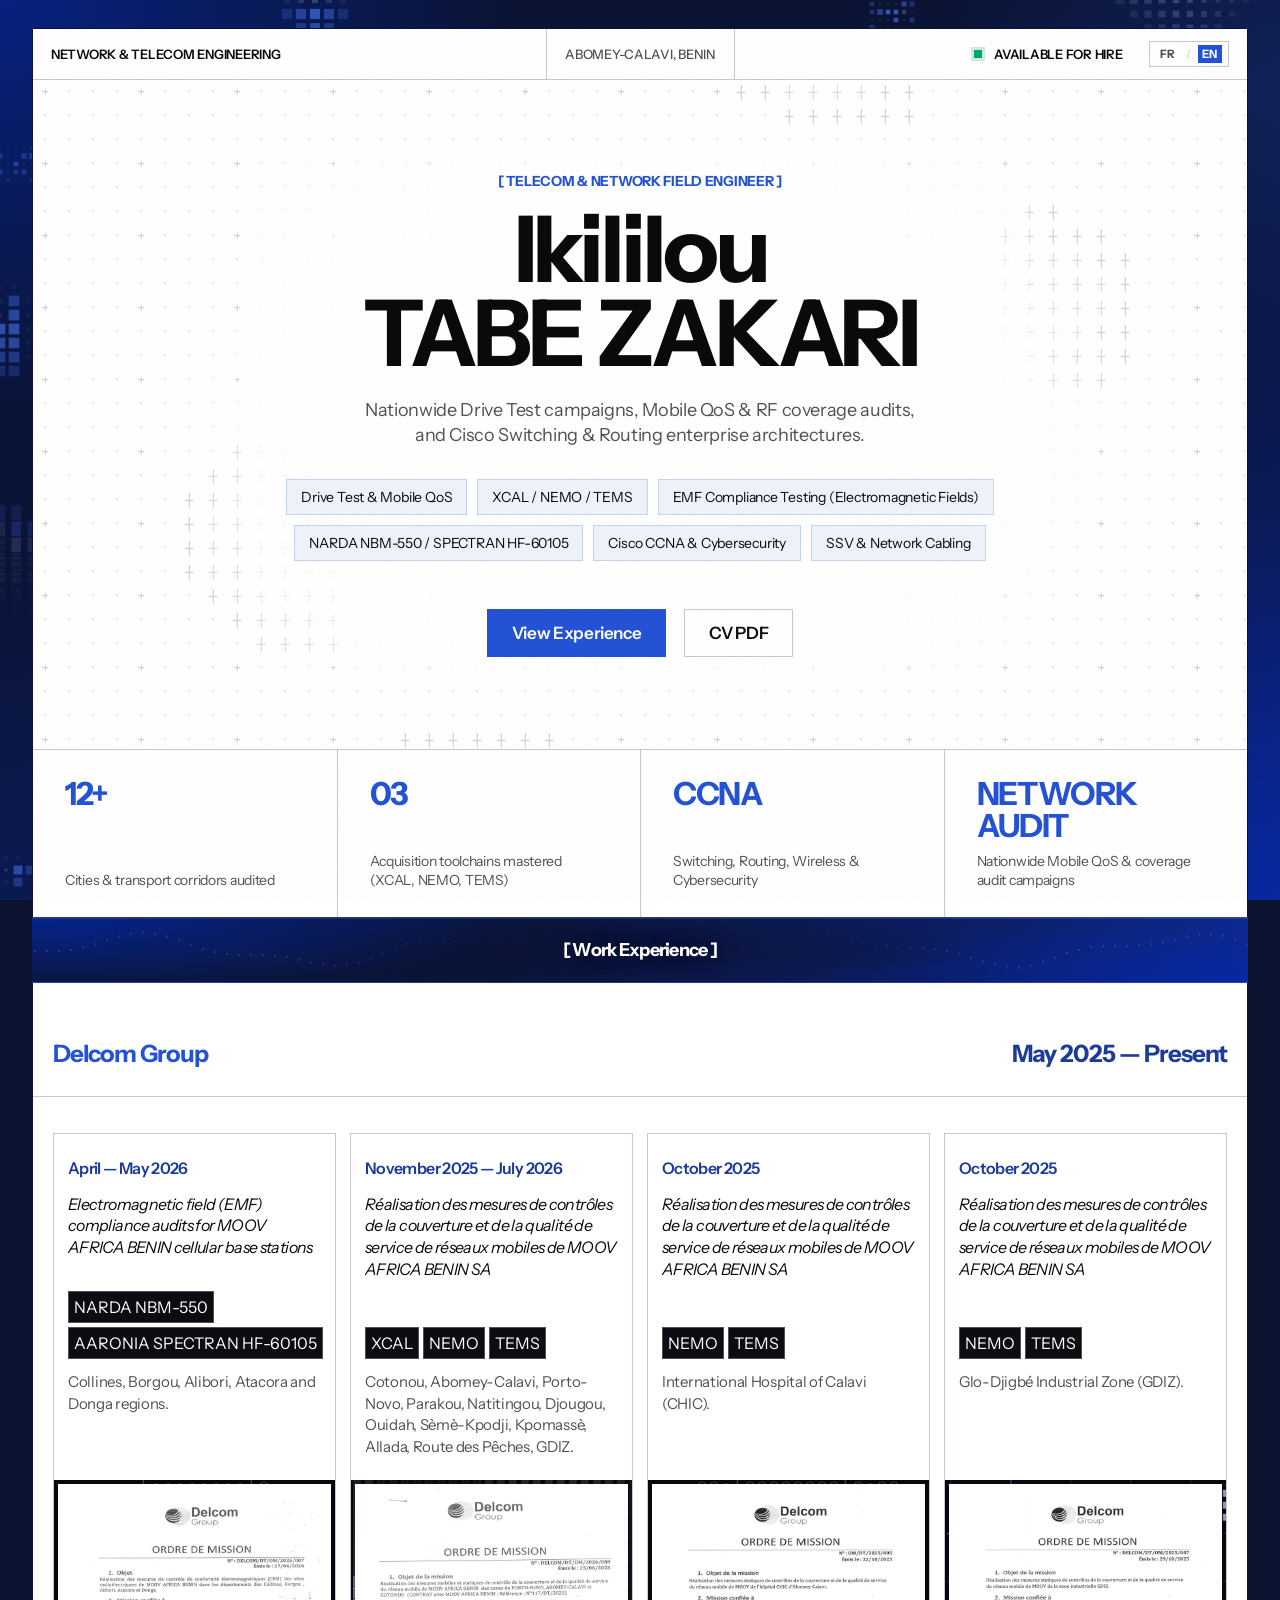
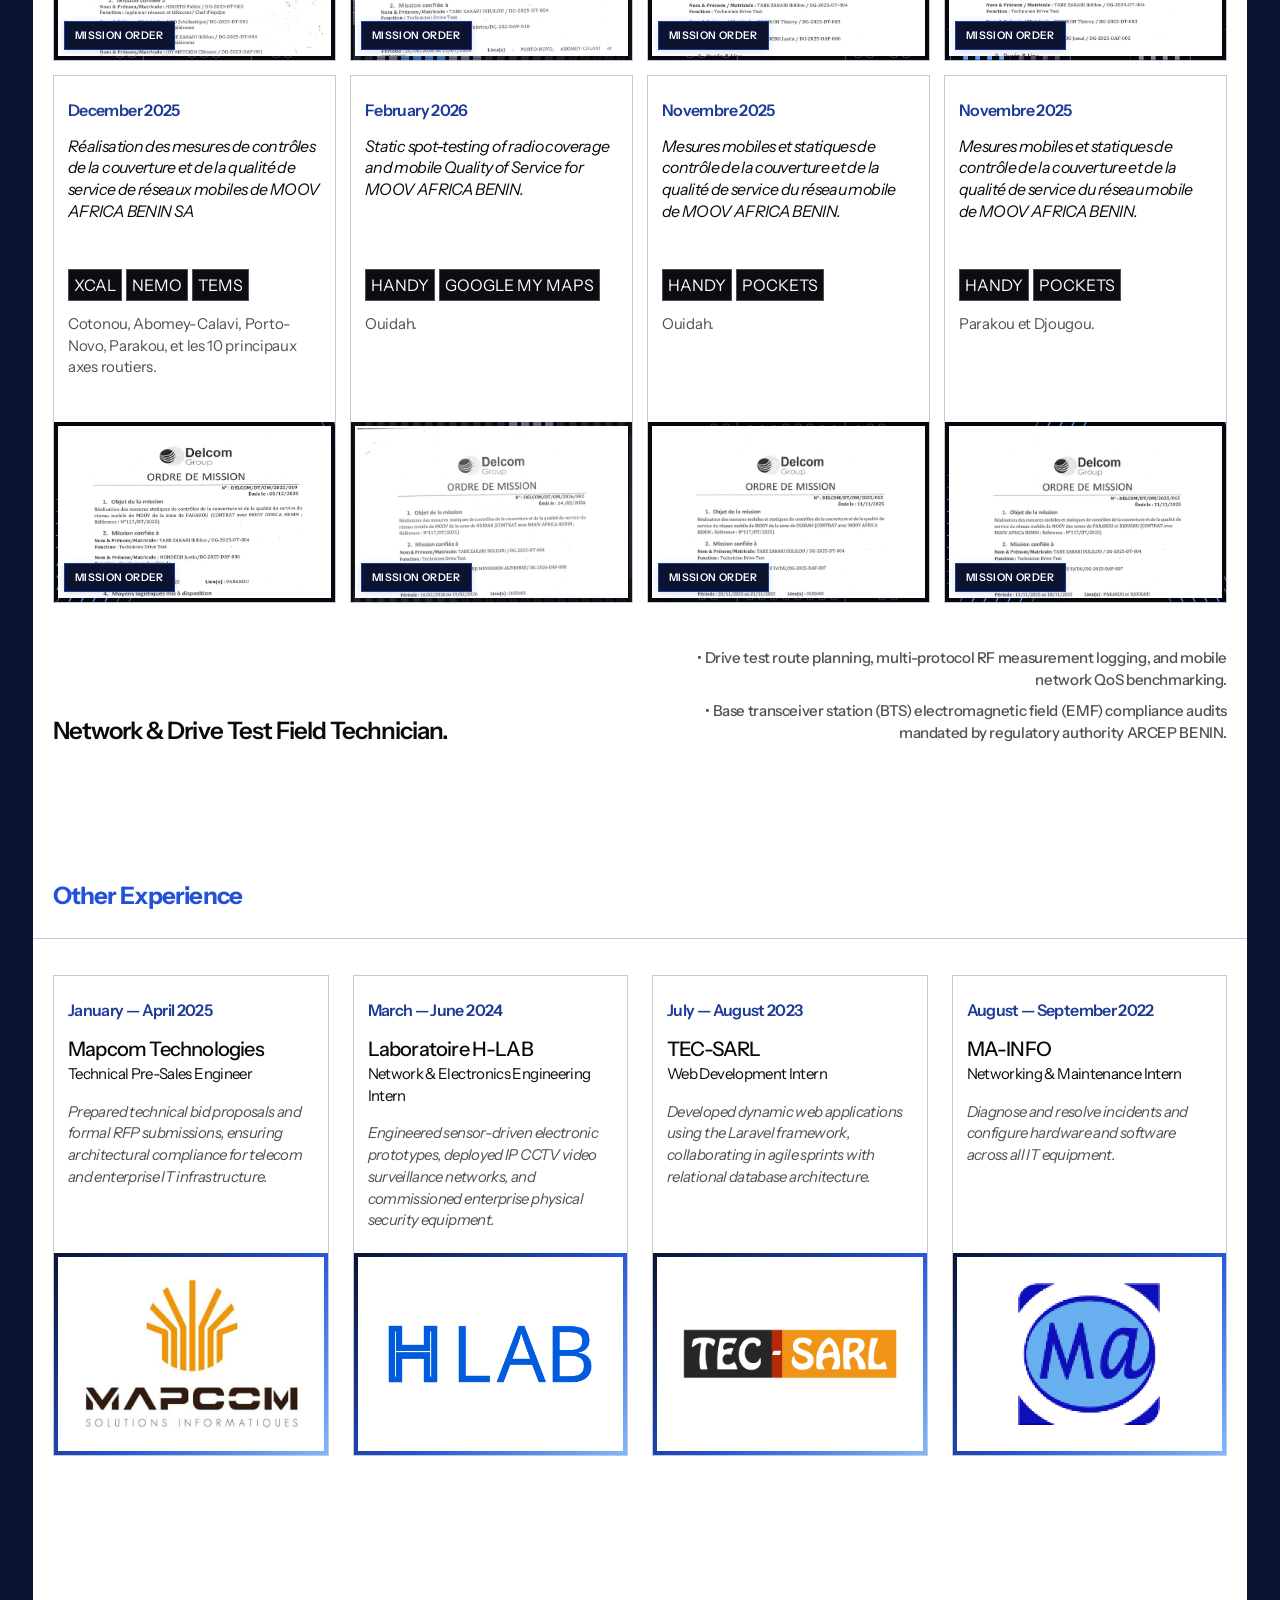
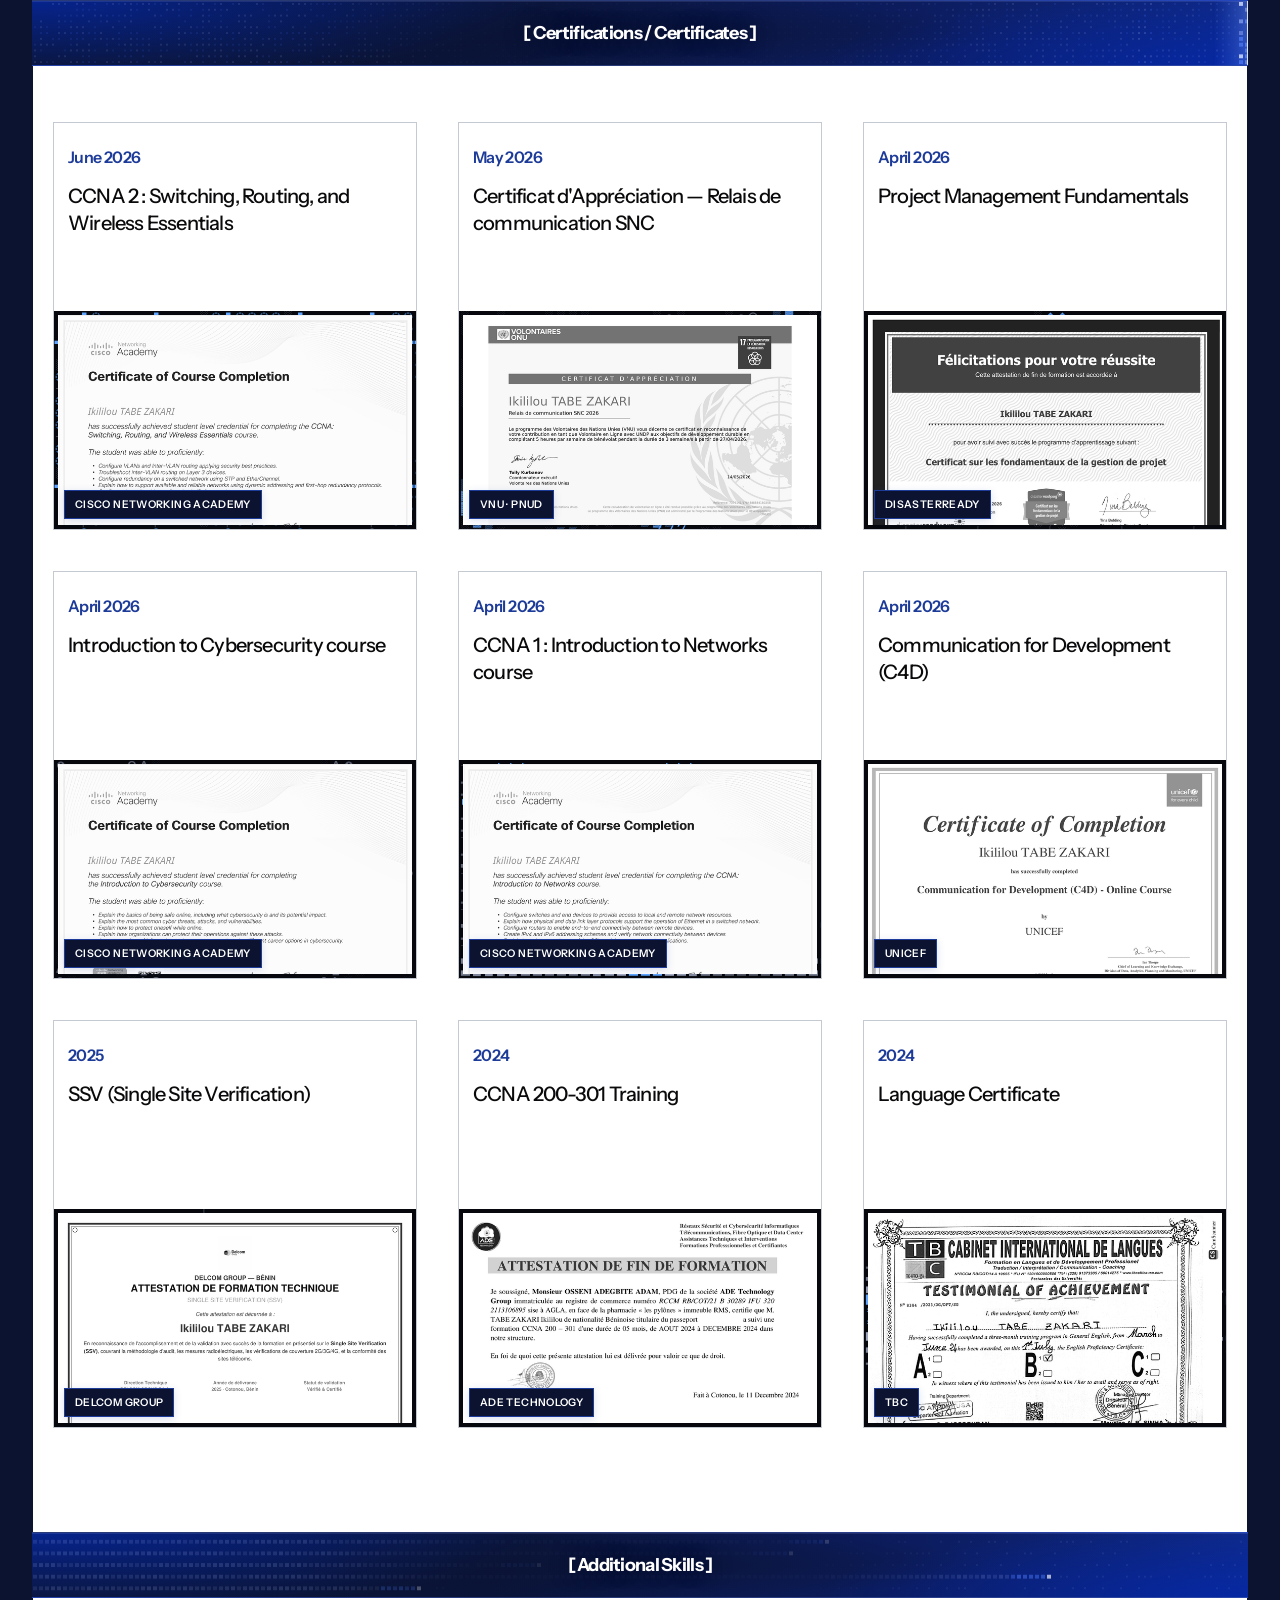
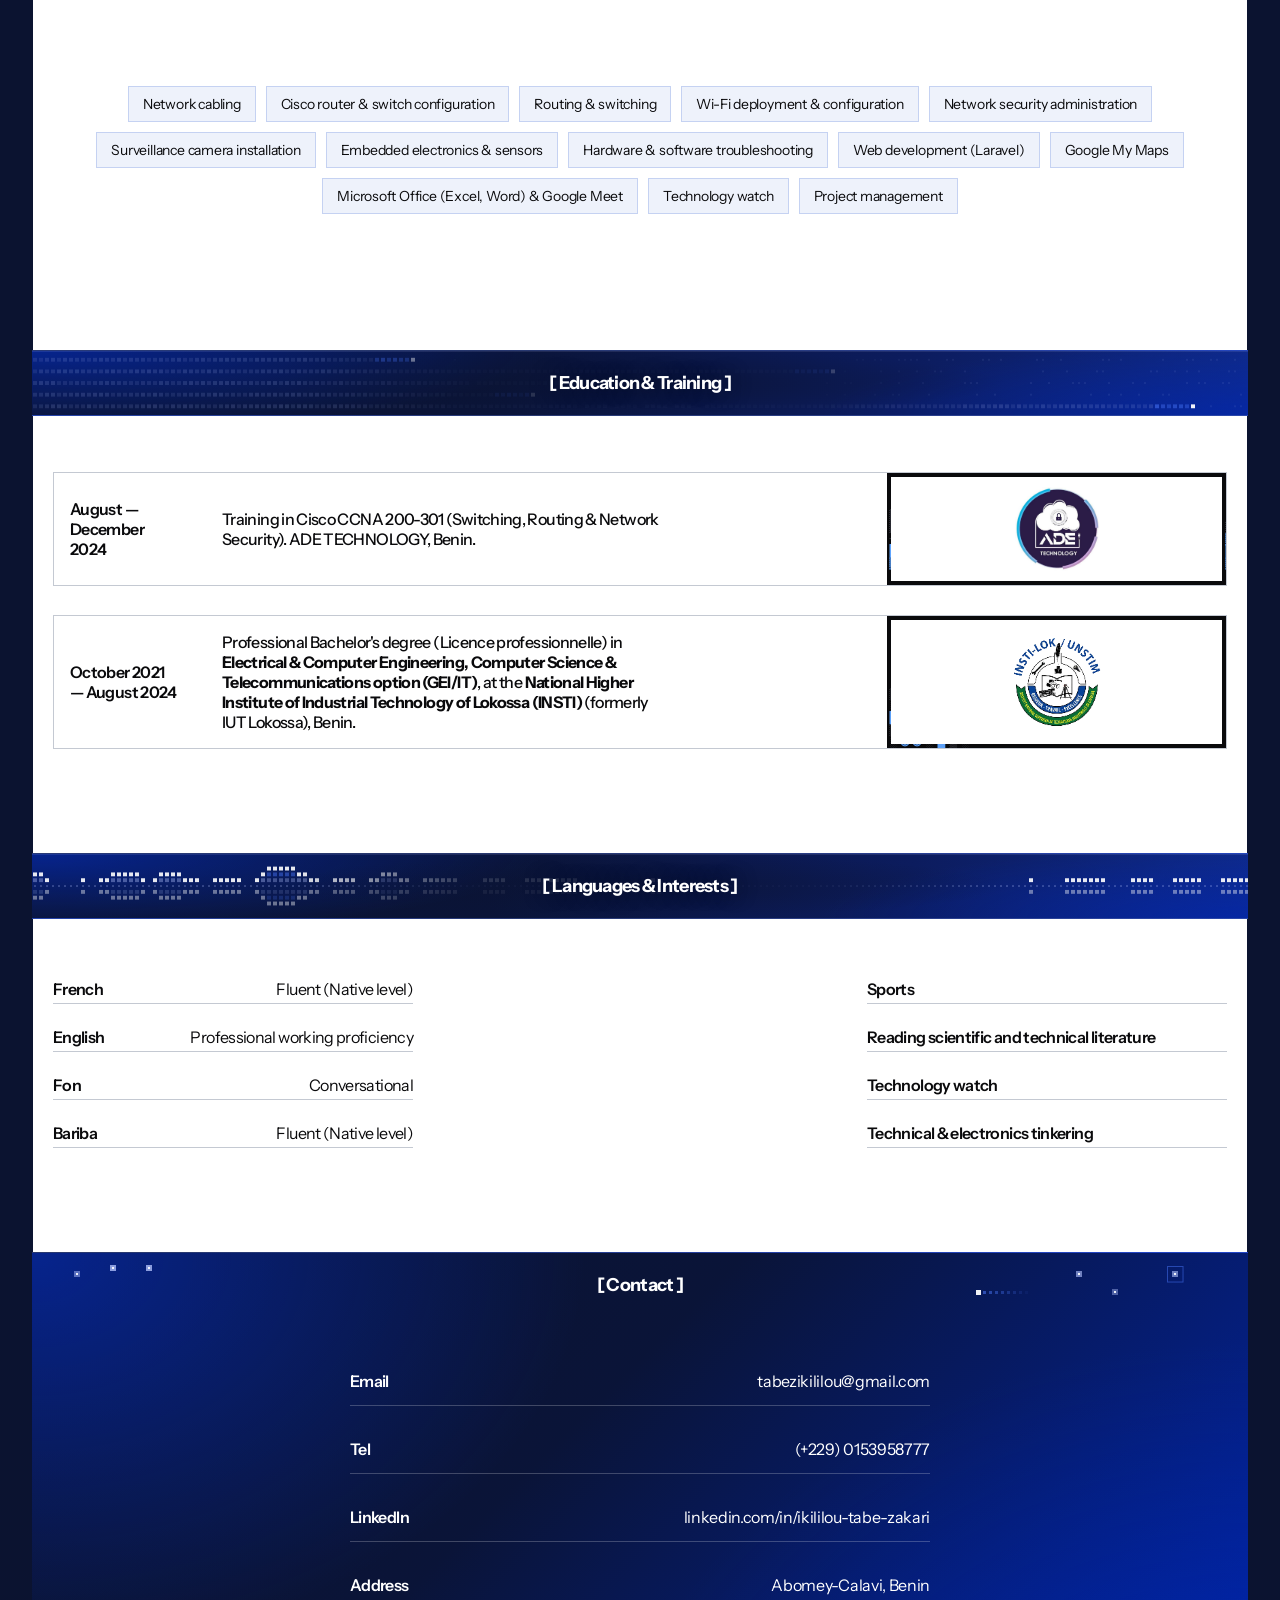
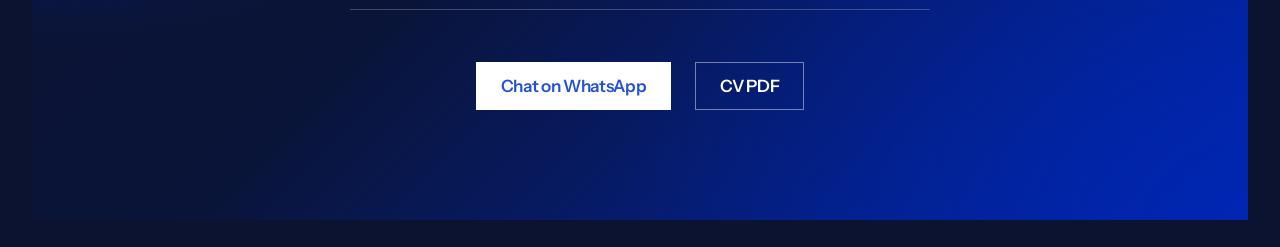
==== commit bf5448f9: "content: move project management to end of skills" ====
--- a/en/index.html
+++ b/en/index.html
@@ -814,10 +814,10 @@
               <span class="hero__pill">Embedded electronics &amp; sensors</span>
               <span class="hero__pill">Hardware &amp; software troubleshooting</span>
               <span class="hero__pill">Web development (Laravel)</span>
-              <span class="hero__pill">Project management</span>
               <span class="hero__pill">Google My Maps</span>
               <span class="hero__pill">Microsoft Office (Excel, Word) &amp; Google Meet</span>
               <span class="hero__pill">Technology watch</span>
+              <span class="hero__pill">Project management</span>
           </div>
         </div>
       </section>
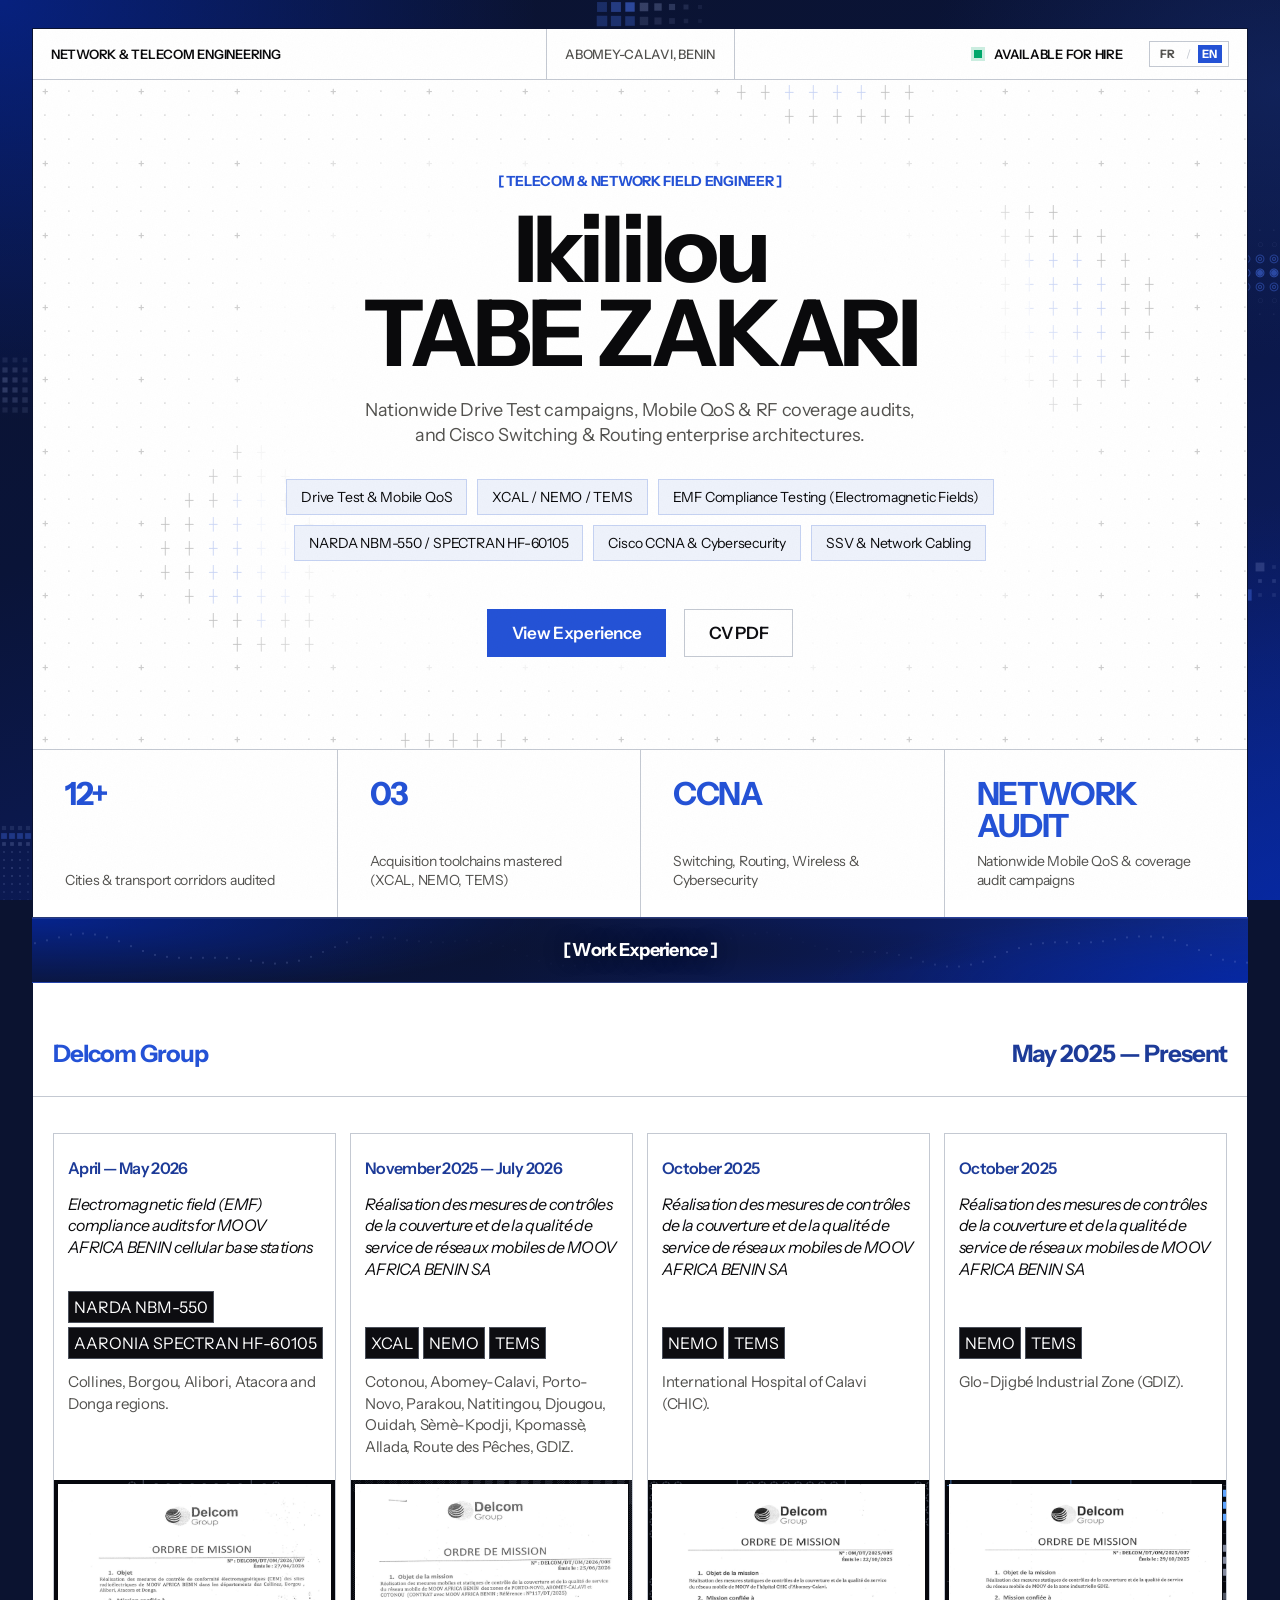
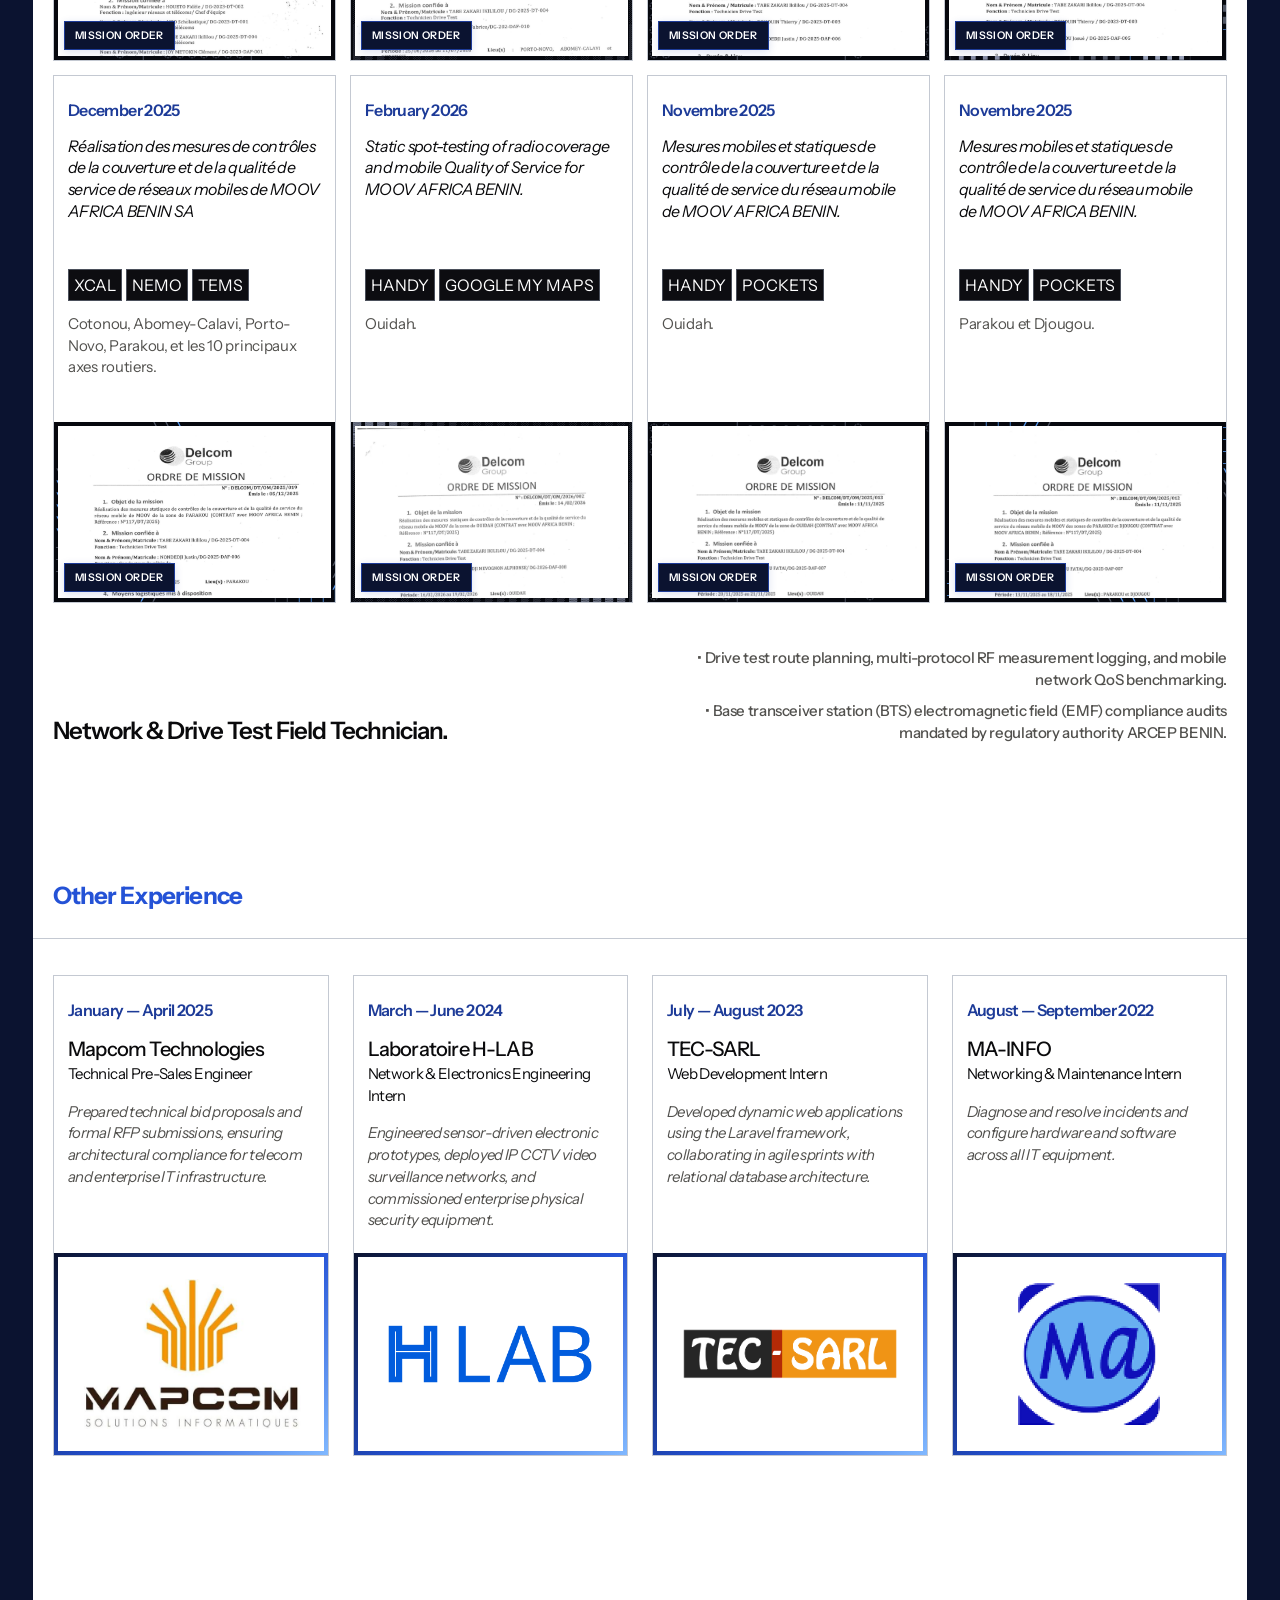
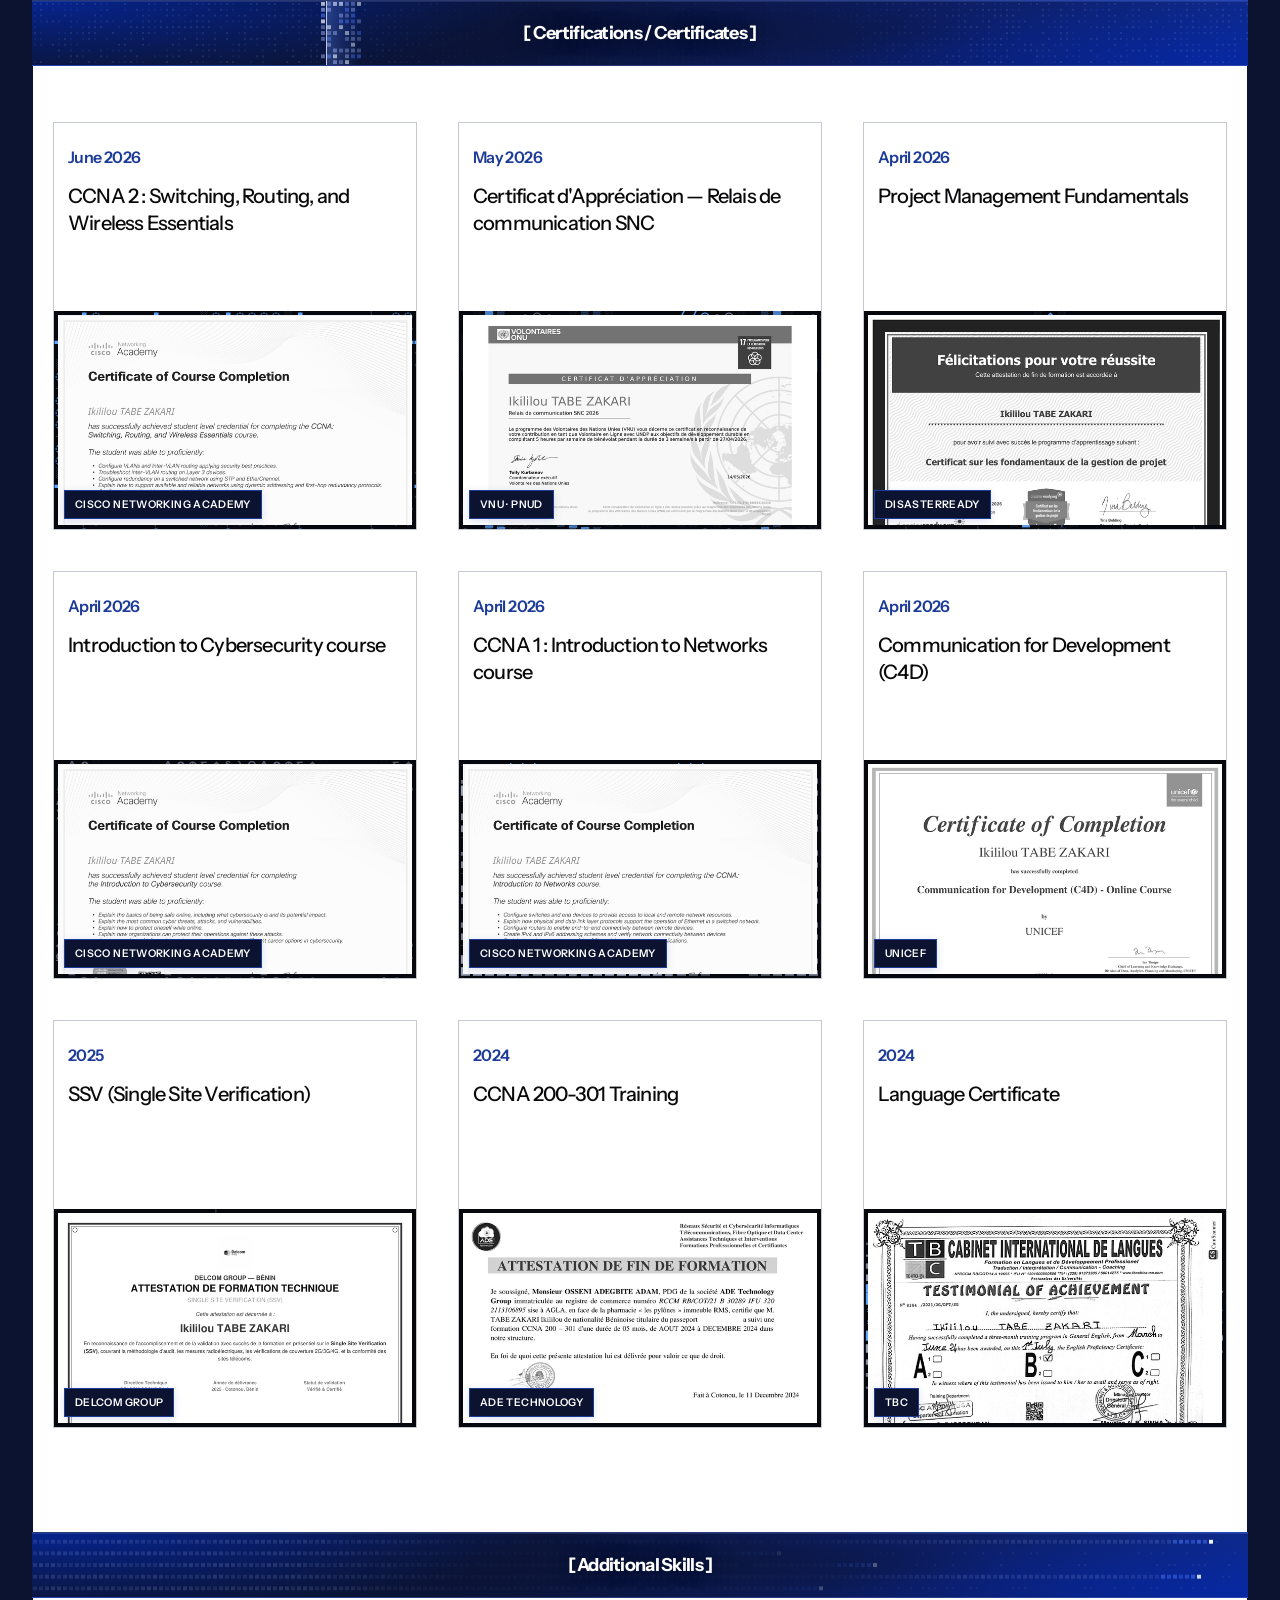
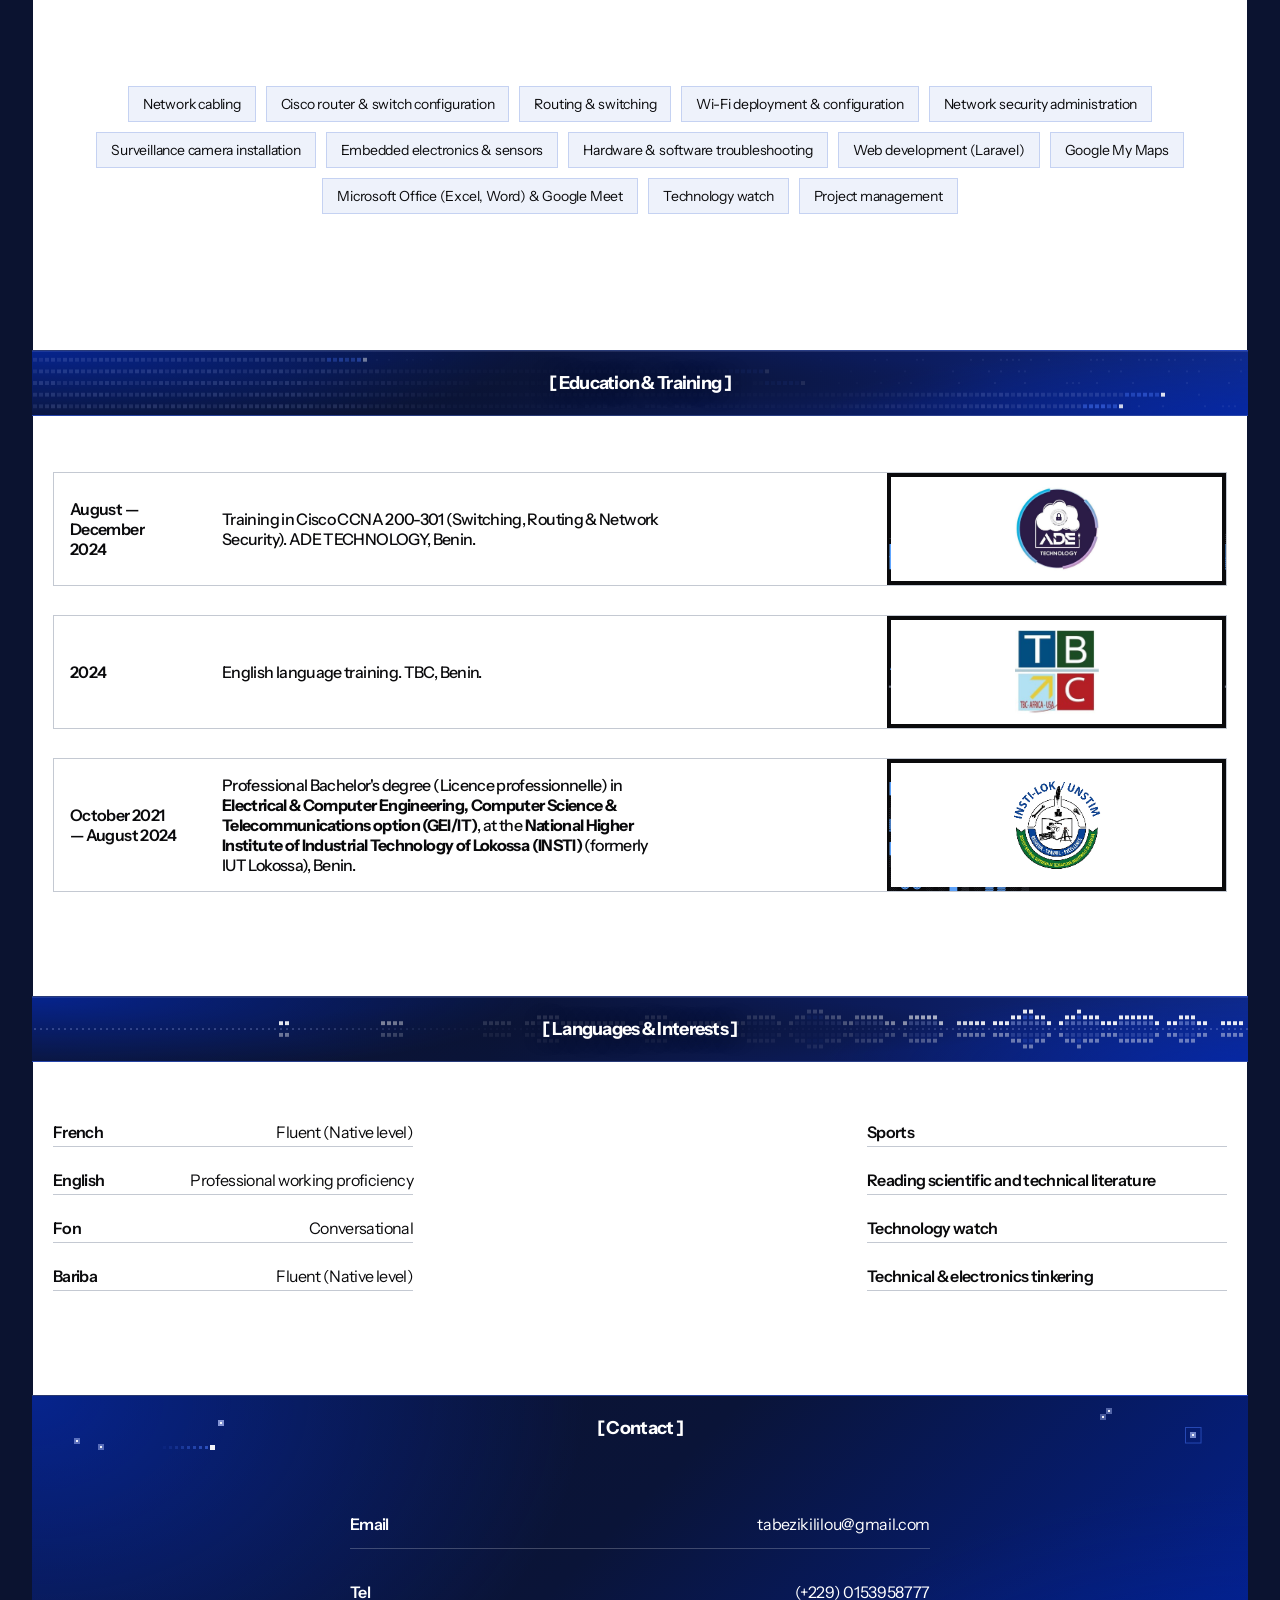
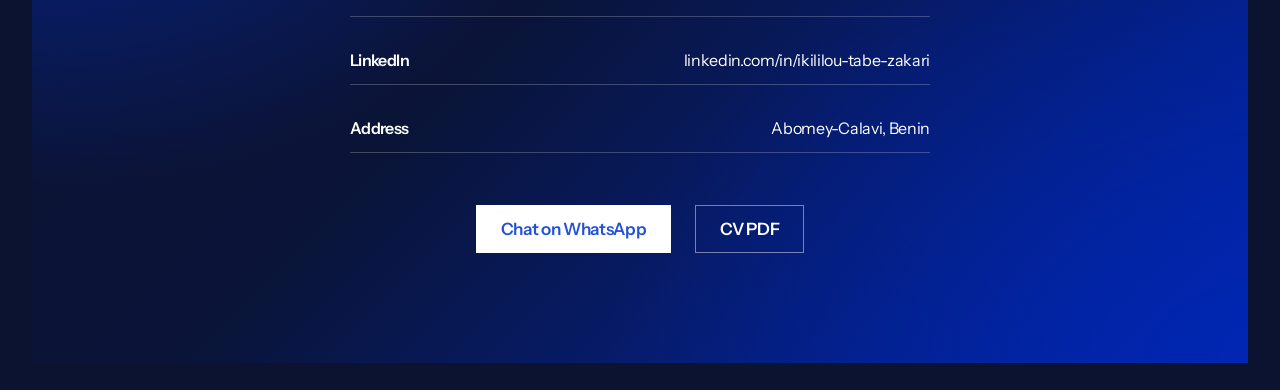
==== commit a86e2861: "content: add TBC English training row (with logo) to formations, keep attestation card" ====
--- a/en/index.html
+++ b/en/index.html
@@ -846,6 +846,28 @@
                 <img
                   src="../public/logo/LOGO DE ADE TECHNOLOGY.jpg"
                   alt="Logo ADE Technology"
+                  draggable="false"
+                  loading="lazy"
+                />
+              </div>
+            </div>
+          </li>
+          <li class="formation" data-signal-card>
+            <div class="formation__copy">
+              <p class="formation__dates">2024</p>
+              <p class="formation__text">
+                English language training. TBC, Benin.
+              </p>
+            </div>
+            <div
+              class="formation__media formation__media--logo card__media--signal"
+              data-signal="voice-spectrum"
+            >
+              <canvas class="signal-canvas" aria-hidden="true"></canvas>
+              <div class="formation__logo">
+                <img
+                  src="../public/logo/LOGO DE TBC.jpg"
+                  alt="TBC logo"
                   draggable="false"
                   loading="lazy"
                 />
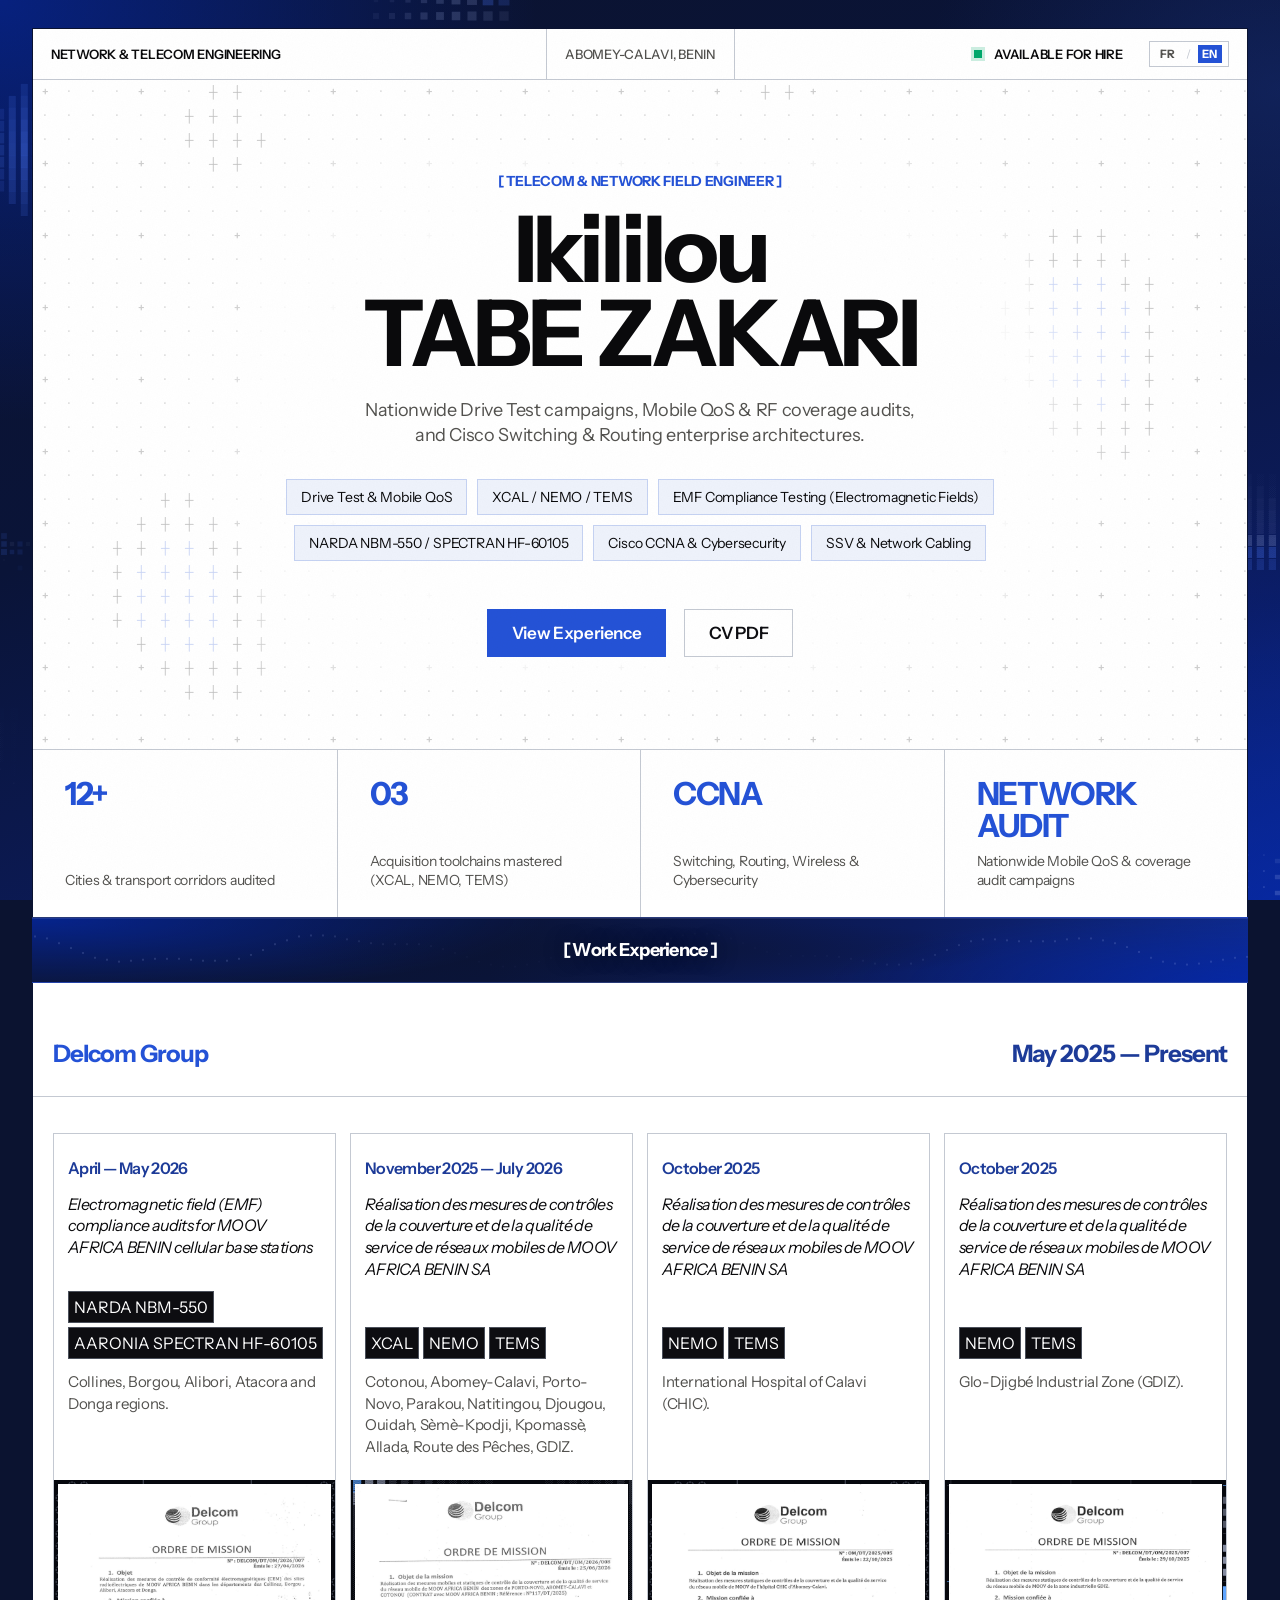
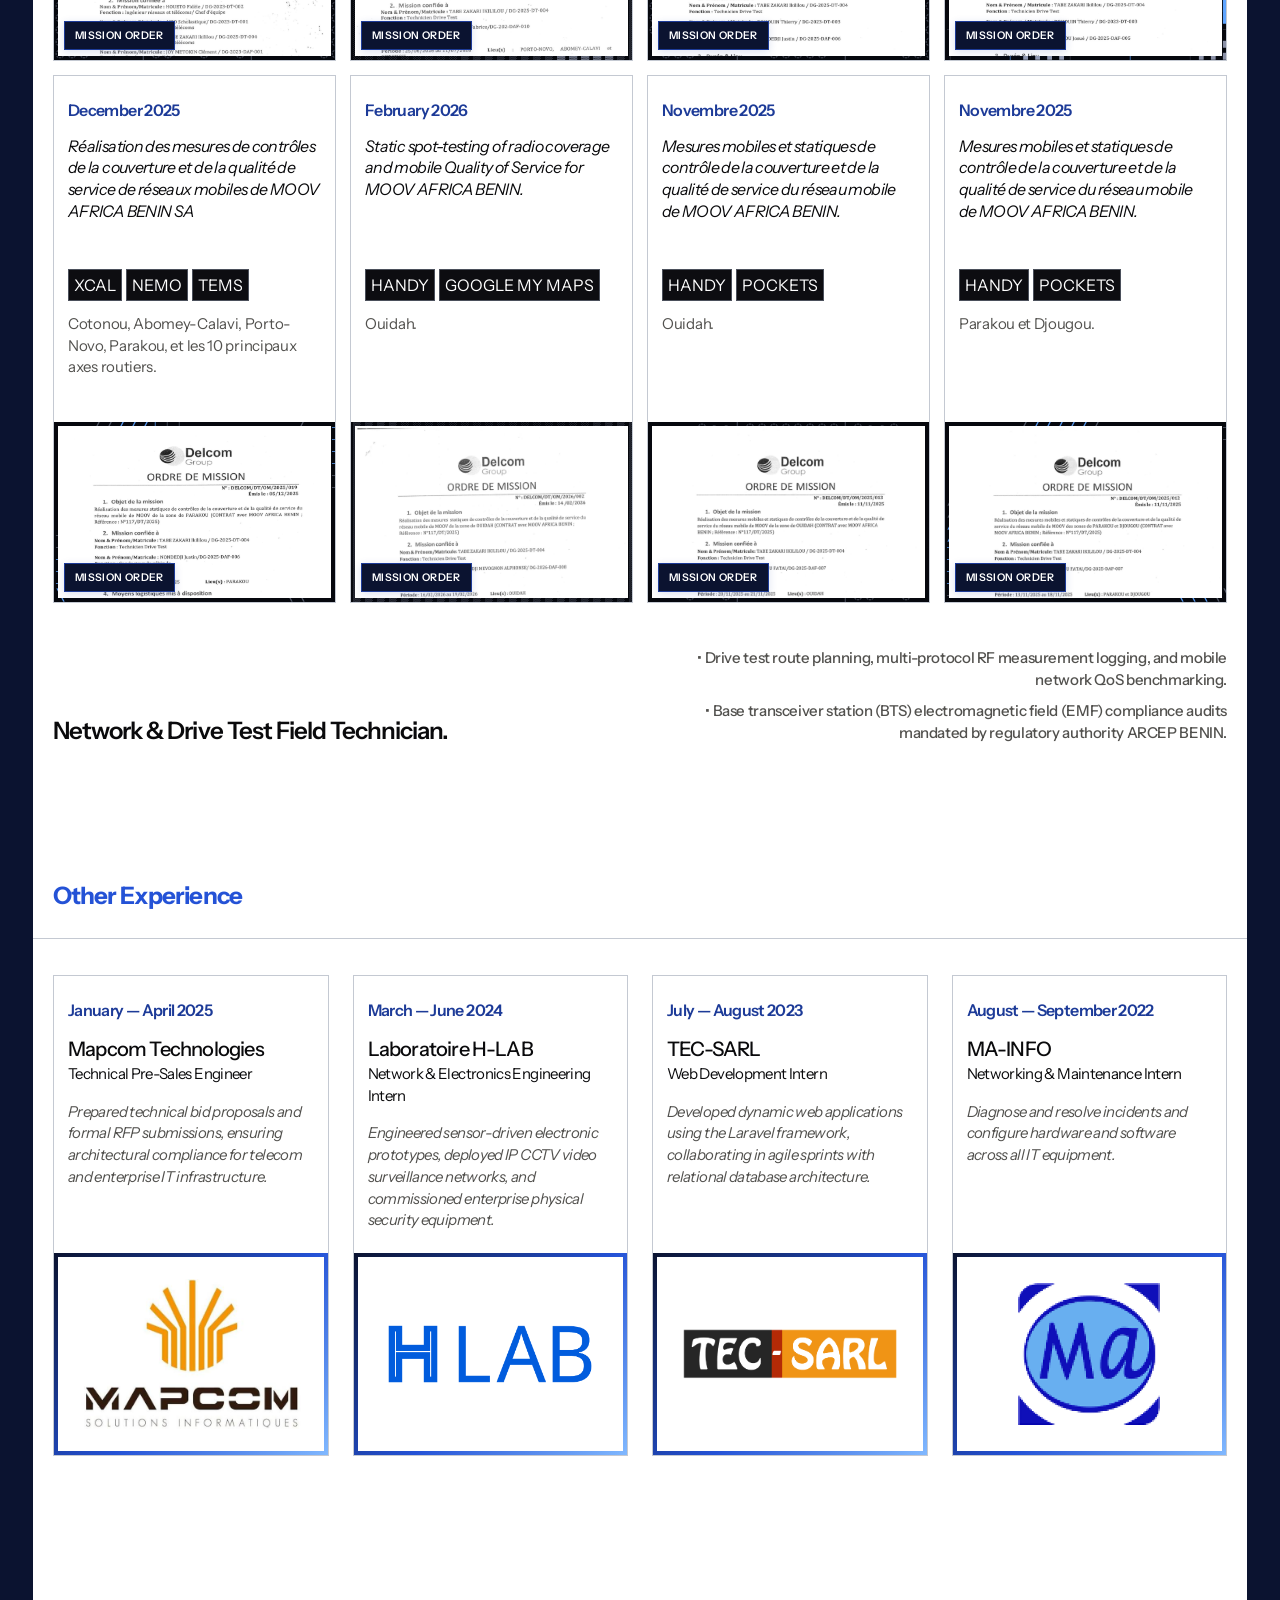
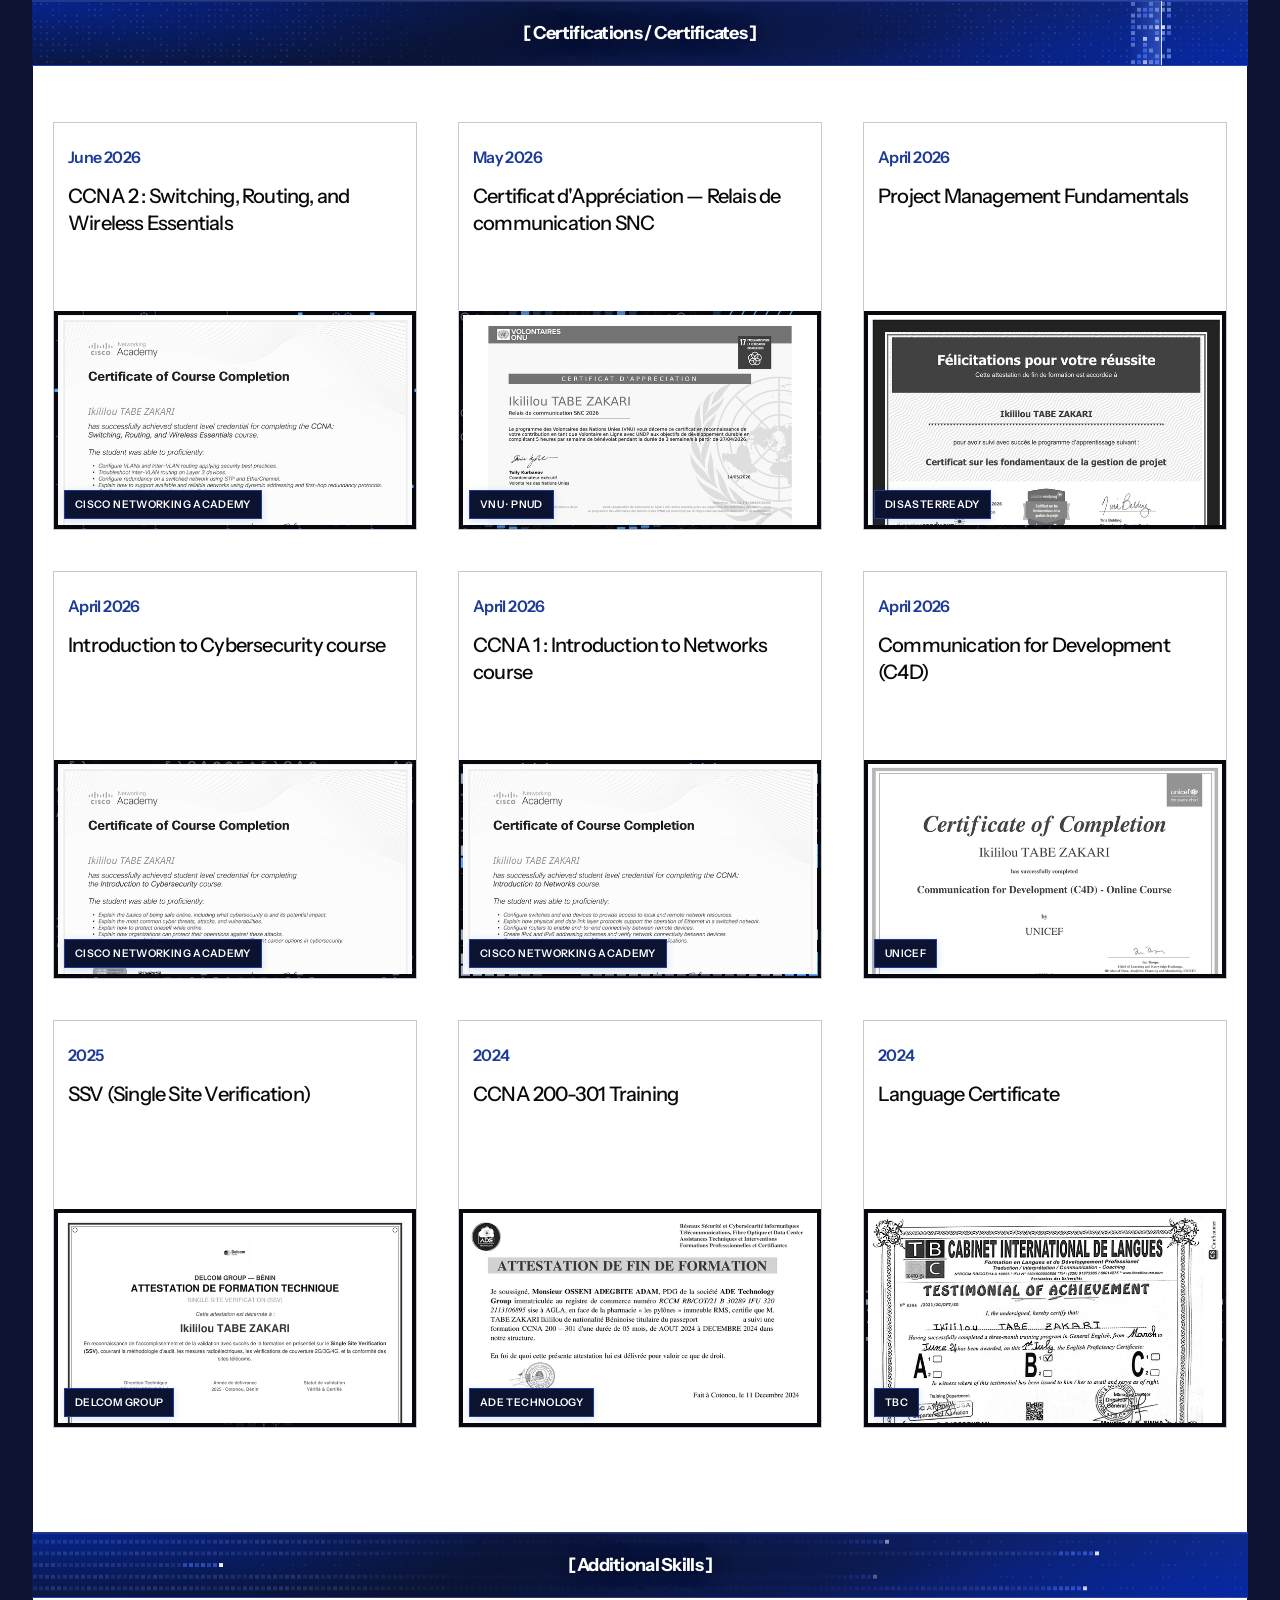
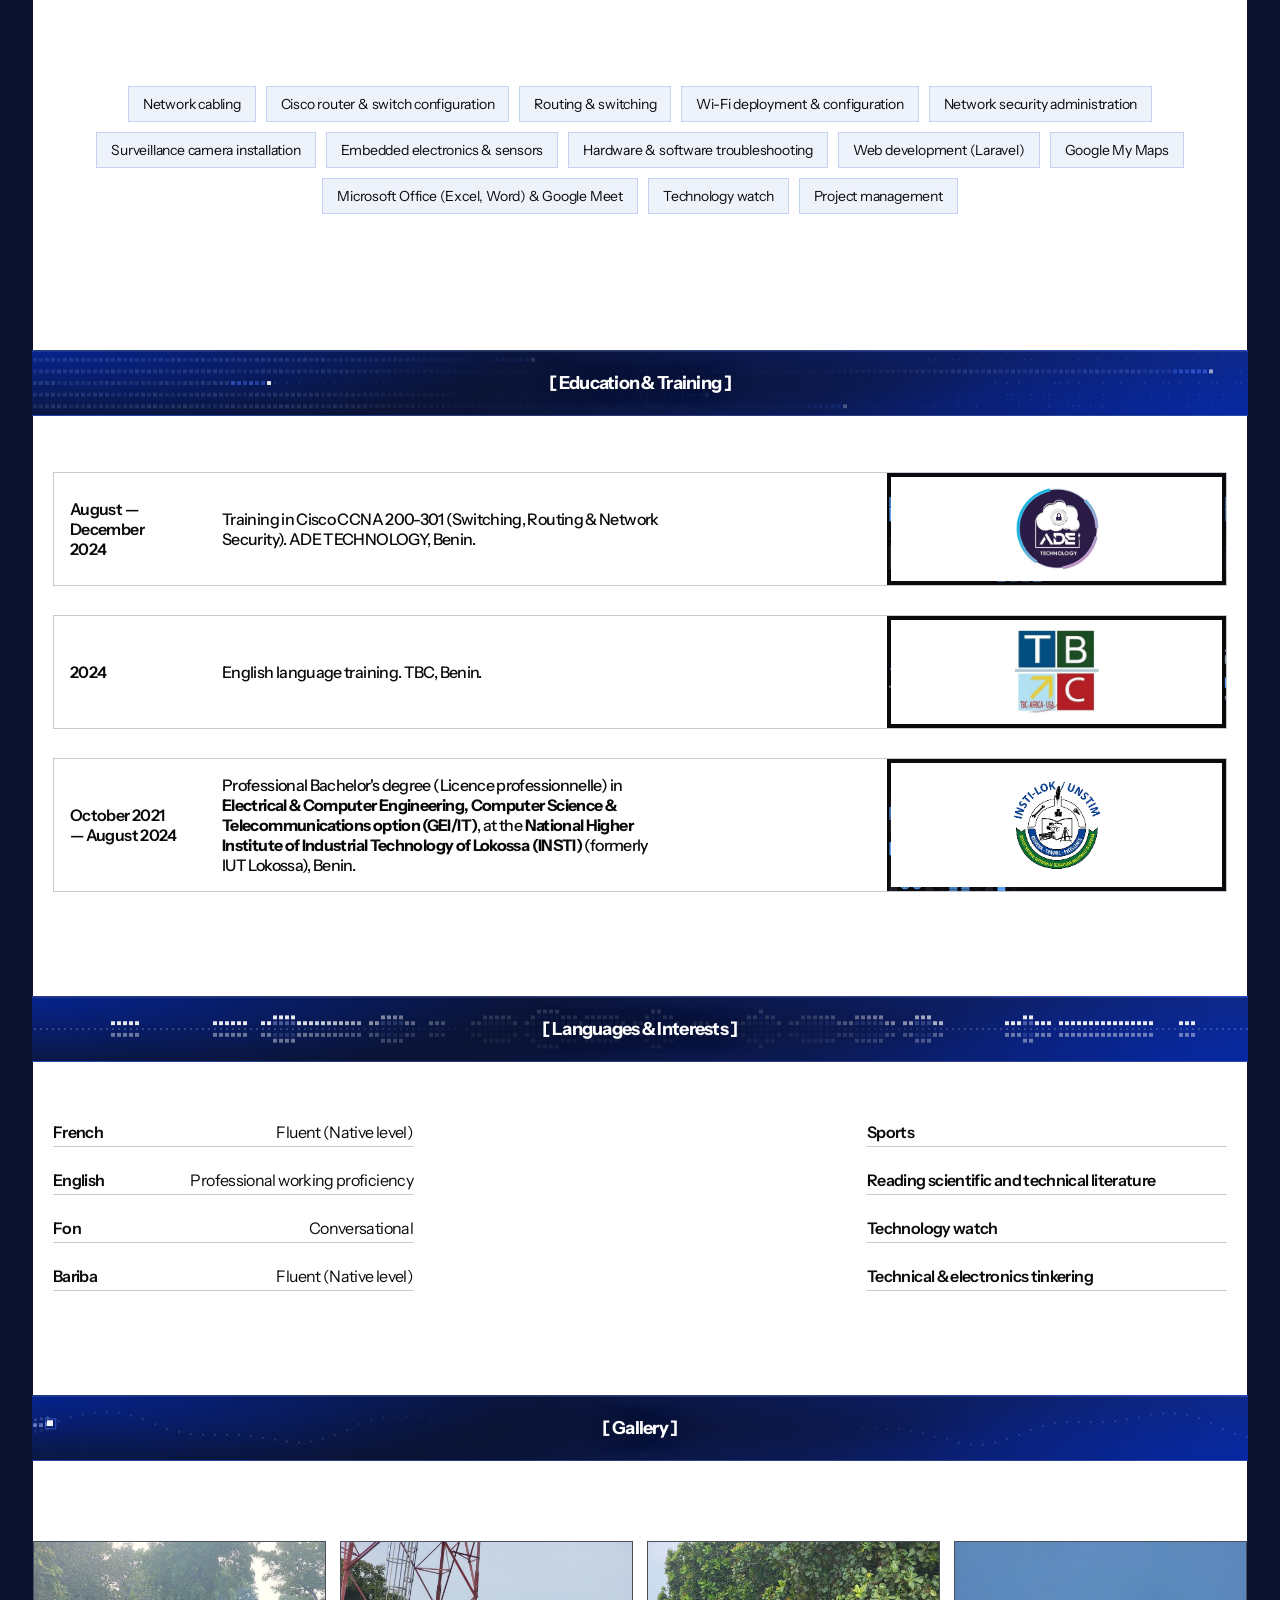
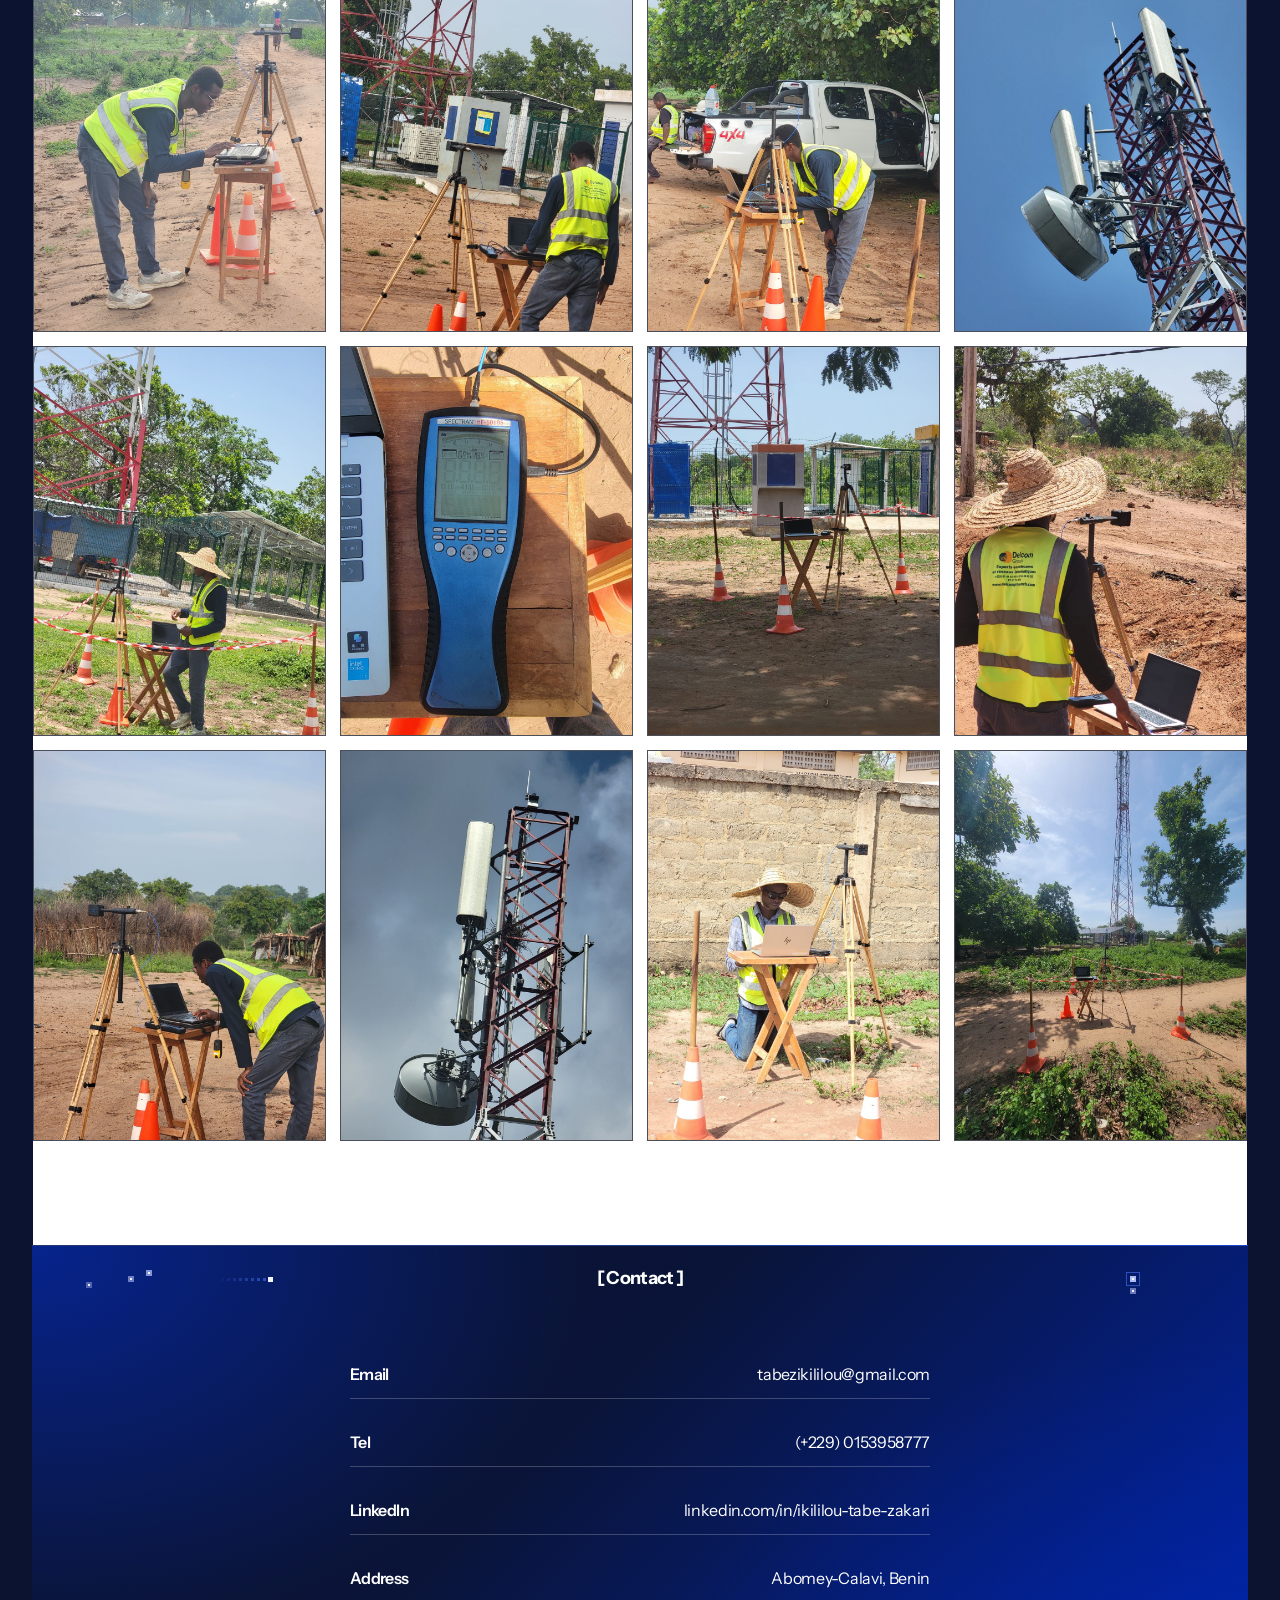
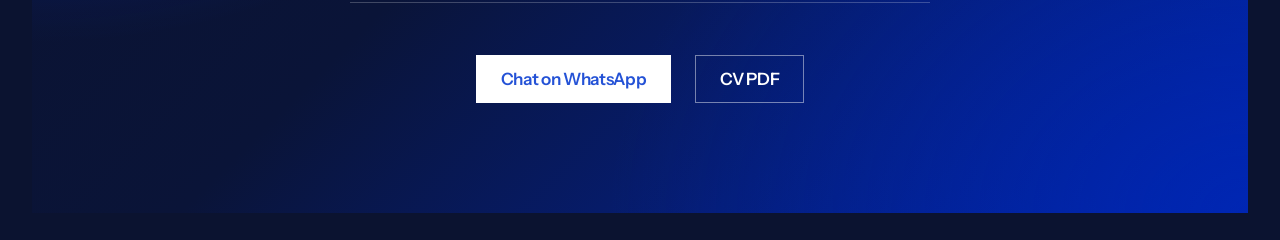
==== commit 53d92e28: "feat: add 12-photo mission gallery" ====
--- a/en/index.html
+++ b/en/index.html
@@ -940,6 +940,245 @@
             </li>
           </ul>
         </div>
+      </section>
+
+      <section class="section" id="galerie" aria-labelledby="gallery-title">
+        <header class="section-head">
+          <div class="section-head__cell"></div>
+          <h2 class="kicker" id="gallery-title">[ Gallery ]</h2>
+          <div class="section-head__cell"></div>
+        </header>
+
+        <ul class="gallery" aria-label="Field mission photos">
+            <li class="gallery__item">
+              <button
+                type="button"
+                class="gallery__btn"
+                data-mission-image="../public/gallery/mission-01.jpg"
+                data-mission-title="Field QoS measurements"
+                data-mission-eyebrow="Gallery"
+                aria-label="Field QoS measurements"
+                aria-haspopup="dialog"
+                aria-controls="mission-dialog"
+              >
+                <img
+                  src="../public/gallery/mission-01.jpg"
+                  alt="Field QoS measurements"
+                  loading="lazy"
+                  draggable="false"
+                />
+              </button>
+            </li>
+            <li class="gallery__item">
+              <button
+                type="button"
+                class="gallery__btn"
+                data-mission-image="../public/gallery/mission-02.jpg"
+                data-mission-title="Measurement station near a base station"
+                data-mission-eyebrow="Gallery"
+                aria-label="Measurement station near a base station"
+                aria-haspopup="dialog"
+                aria-controls="mission-dialog"
+              >
+                <img
+                  src="../public/gallery/mission-02.jpg"
+                  alt="Measurement station near a base station"
+                  loading="lazy"
+                  draggable="false"
+                />
+              </button>
+            </li>
+            <li class="gallery__item">
+              <button
+                type="button"
+                class="gallery__btn"
+                data-mission-image="../public/gallery/mission-03.jpg"
+                data-mission-title="Measurement chain and mission vehicle"
+                data-mission-eyebrow="Gallery"
+                aria-label="Measurement chain and mission vehicle"
+                aria-haspopup="dialog"
+                aria-controls="mission-dialog"
+              >
+                <img
+                  src="../public/gallery/mission-03.jpg"
+                  alt="Measurement chain and mission vehicle"
+                  loading="lazy"
+                  draggable="false"
+                />
+              </button>
+            </li>
+            <li class="gallery__item">
+              <button
+                type="button"
+                class="gallery__btn"
+                data-mission-image="../public/gallery/mission-04.jpg"
+                data-mission-title="Antennas on a tower"
+                data-mission-eyebrow="Gallery"
+                aria-label="Antennas on a tower"
+                aria-haspopup="dialog"
+                aria-controls="mission-dialog"
+              >
+                <img
+                  src="../public/gallery/mission-04.jpg"
+                  alt="Antennas on a tower"
+                  loading="lazy"
+                  draggable="false"
+                />
+              </button>
+            </li>
+            <li class="gallery__item">
+              <button
+                type="button"
+                class="gallery__btn"
+                data-mission-image="../public/gallery/mission-05.jpg"
+                data-mission-title="On-site inspection during a campaign"
+                data-mission-eyebrow="Gallery"
+                aria-label="On-site inspection during a campaign"
+                aria-haspopup="dialog"
+                aria-controls="mission-dialog"
+              >
+                <img
+                  src="../public/gallery/mission-05.jpg"
+                  alt="On-site inspection during a campaign"
+                  loading="lazy"
+                  draggable="false"
+                />
+              </button>
+            </li>
+            <li class="gallery__item">
+              <button
+                type="button"
+                class="gallery__btn"
+                data-mission-image="../public/gallery/mission-06.jpg"
+                data-mission-title="SPECTRAN HF-60105 analyzer"
+                data-mission-eyebrow="Gallery"
+                aria-label="SPECTRAN HF-60105 analyzer"
+                aria-haspopup="dialog"
+                aria-controls="mission-dialog"
+              >
+                <img
+                  src="../public/gallery/mission-06.jpg"
+                  alt="SPECTRAN HF-60105 analyzer"
+                  loading="lazy"
+                  draggable="false"
+                />
+              </button>
+            </li>
+            <li class="gallery__item">
+              <button
+                type="button"
+                class="gallery__btn"
+                data-mission-image="../public/gallery/mission-07.jpg"
+                data-mission-title="Measurement setup near a tower"
+                data-mission-eyebrow="Gallery"
+                aria-label="Measurement setup near a tower"
+                aria-haspopup="dialog"
+                aria-controls="mission-dialog"
+              >
+                <img
+                  src="../public/gallery/mission-07.jpg"
+                  alt="Measurement setup near a tower"
+                  loading="lazy"
+                  draggable="false"
+                />
+              </button>
+            </li>
+            <li class="gallery__item">
+              <button
+                type="button"
+                class="gallery__btn"
+                data-mission-image="../public/gallery/mission-08.jpg"
+                data-mission-title="Delcom Group measurement campaign"
+                data-mission-eyebrow="Gallery"
+                aria-label="Delcom Group measurement campaign"
+                aria-haspopup="dialog"
+                aria-controls="mission-dialog"
+              >
+                <img
+                  src="../public/gallery/mission-08.jpg"
+                  alt="Delcom Group measurement campaign"
+                  loading="lazy"
+                  draggable="false"
+                />
+              </button>
+            </li>
+            <li class="gallery__item">
+              <button
+                type="button"
+                class="gallery__btn"
+                data-mission-image="../public/gallery/mission-09.jpg"
+                data-mission-title="Setting up the measurement tripod"
+                data-mission-eyebrow="Gallery"
+                aria-label="Setting up the measurement tripod"
+                aria-haspopup="dialog"
+                aria-controls="mission-dialog"
+              >
+                <img
+                  src="../public/gallery/mission-09.jpg"
+                  alt="Setting up the measurement tripod"
+                  loading="lazy"
+                  draggable="false"
+                />
+              </button>
+            </li>
+            <li class="gallery__item">
+              <button
+                type="button"
+                class="gallery__btn"
+                data-mission-image="../public/gallery/mission-10.jpg"
+                data-mission-title="Static measurements in an urban area"
+                data-mission-eyebrow="Gallery"
+                aria-label="Static measurements in an urban area"
+                aria-haspopup="dialog"
+                aria-controls="mission-dialog"
+              >
+                <img
+                  src="../public/gallery/mission-10.jpg"
+                  alt="Static measurements in an urban area"
+                  loading="lazy"
+                  draggable="false"
+                />
+              </button>
+            </li>
+            <li class="gallery__item">
+              <button
+                type="button"
+                class="gallery__btn"
+                data-mission-image="../public/gallery/mission-11.jpg"
+                data-mission-title="Measurements along a dirt road"
+                data-mission-eyebrow="Gallery"
+                aria-label="Measurements along a dirt road"
+                aria-haspopup="dialog"
+                aria-controls="mission-dialog"
+              >
+                <img
+                  src="../public/gallery/mission-11.jpg"
+                  alt="Measurements along a dirt road"
+                  loading="lazy"
+                  draggable="false"
+                />
+              </button>
+            </li>
+            <li class="gallery__item">
+              <button
+                type="button"
+                class="gallery__btn"
+                data-mission-image="../public/gallery/mission-12.jpg"
+                data-mission-title="Base station site secured with tape"
+                data-mission-eyebrow="Gallery"
+                aria-label="Base station site secured with tape"
+                aria-haspopup="dialog"
+                aria-controls="mission-dialog"
+              >
+                <img
+                  src="../public/gallery/mission-12.jpg"
+                  alt="Base station site secured with tape"
+                  loading="lazy"
+                  draggable="false"
+                />
+              </button>
+            </li>
+        </ul>
       </section>
     </main>
 
--- a/styles.css
+++ b/styles.css
@@ -1531,3 +1531,51 @@
 .skills .hero__pills {
   margin-top: 0;
 }
+
+.gallery {
+  display: grid;
+  grid-template-columns: repeat(4, minmax(0, 1fr));
+  gap: 14px;
+  margin: 0;
+  padding: 24px 0 0;
+  list-style: none;
+}
+
+.gallery__btn {
+  display: block;
+  width: 100%;
+  aspect-ratio: 3 / 4;
+  padding: 0;
+  border: 1px solid var(--border);
+  background: var(--ink);
+  overflow: hidden;
+  cursor: zoom-in;
+}
+
+.gallery__btn img {
+  display: block;
+  width: 100%;
+  height: 100%;
+  object-fit: cover;
+  user-select: none;
+  -webkit-user-drag: none;
+  transition: transform 300ms ease;
+}
+
+.gallery__btn:hover img,
+.gallery__btn:focus-visible img {
+  transform: scale(1.04);
+}
+
+@media (max-width: 1024px) {
+  .gallery {
+    grid-template-columns: repeat(3, minmax(0, 1fr));
+  }
+}
+
+@media (max-width: 720px) {
+  .gallery {
+    grid-template-columns: repeat(2, minmax(0, 1fr));
+    gap: 10px;
+  }
+}
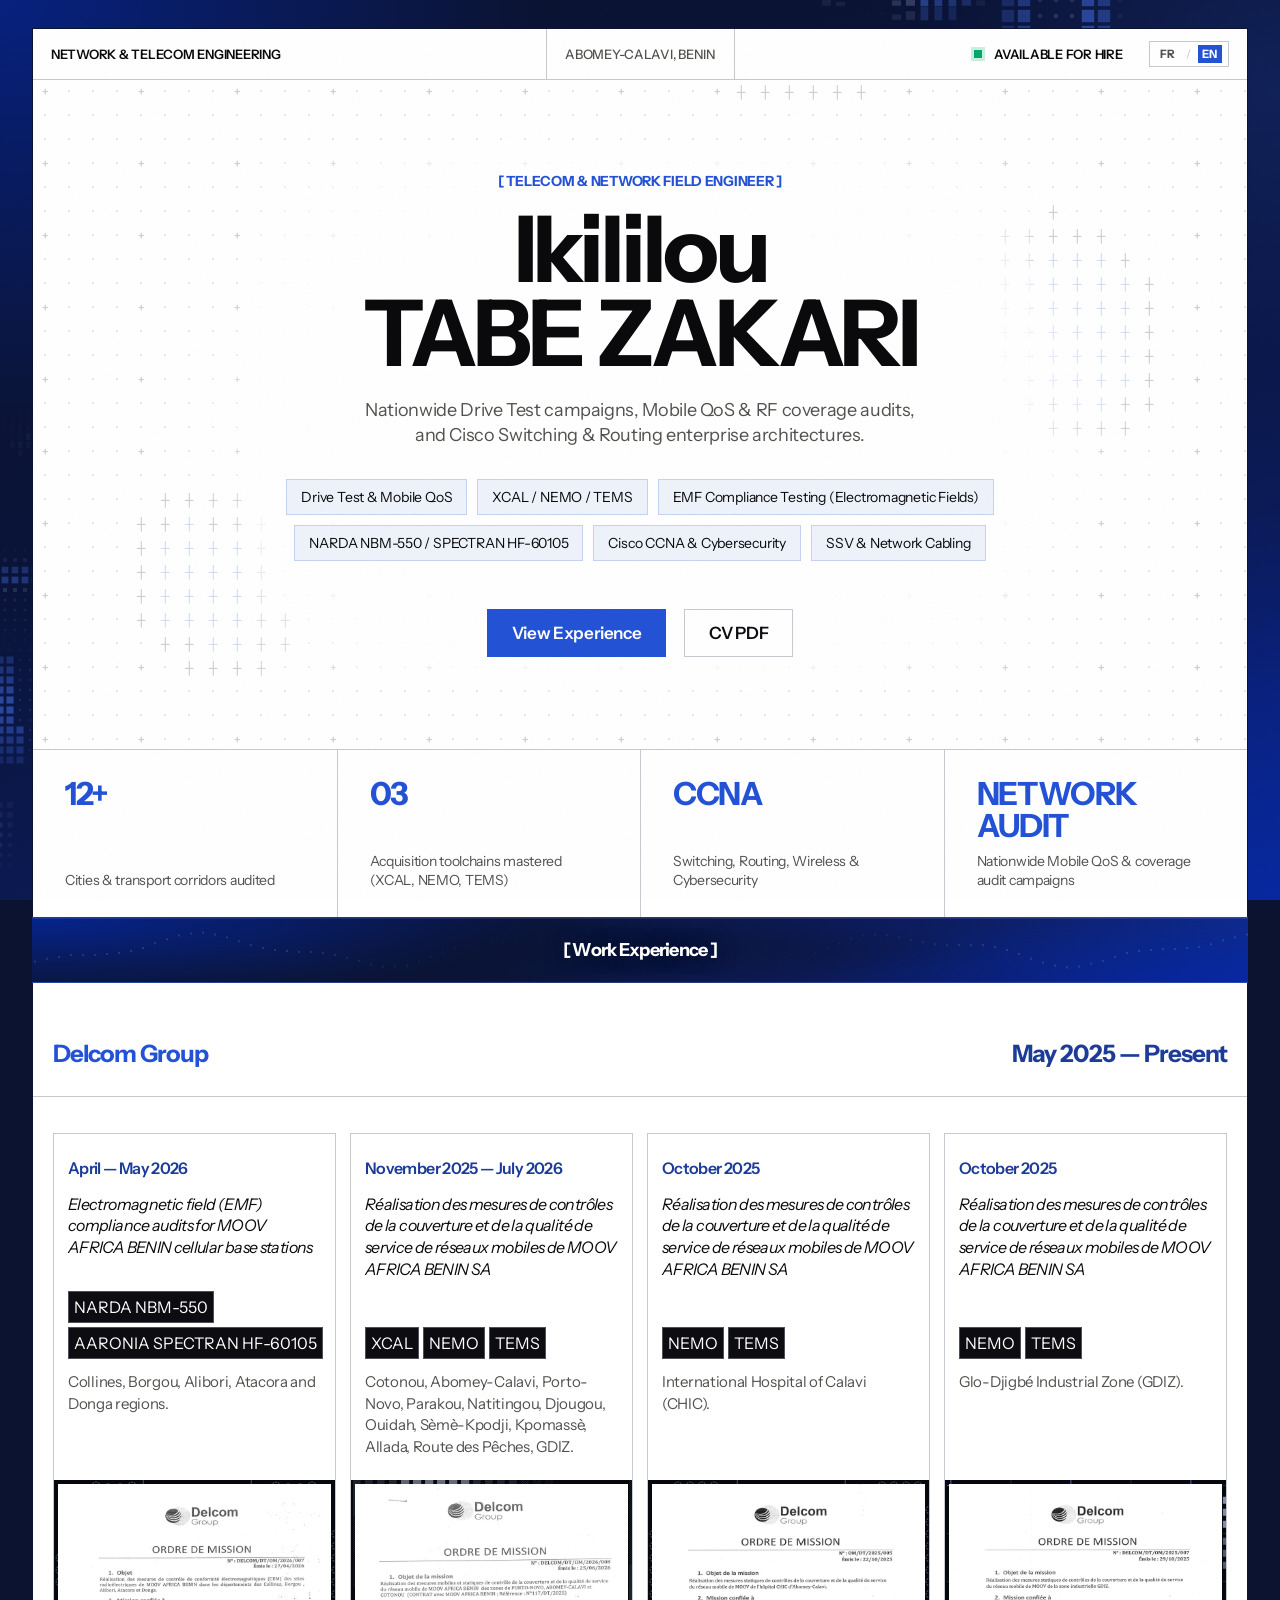
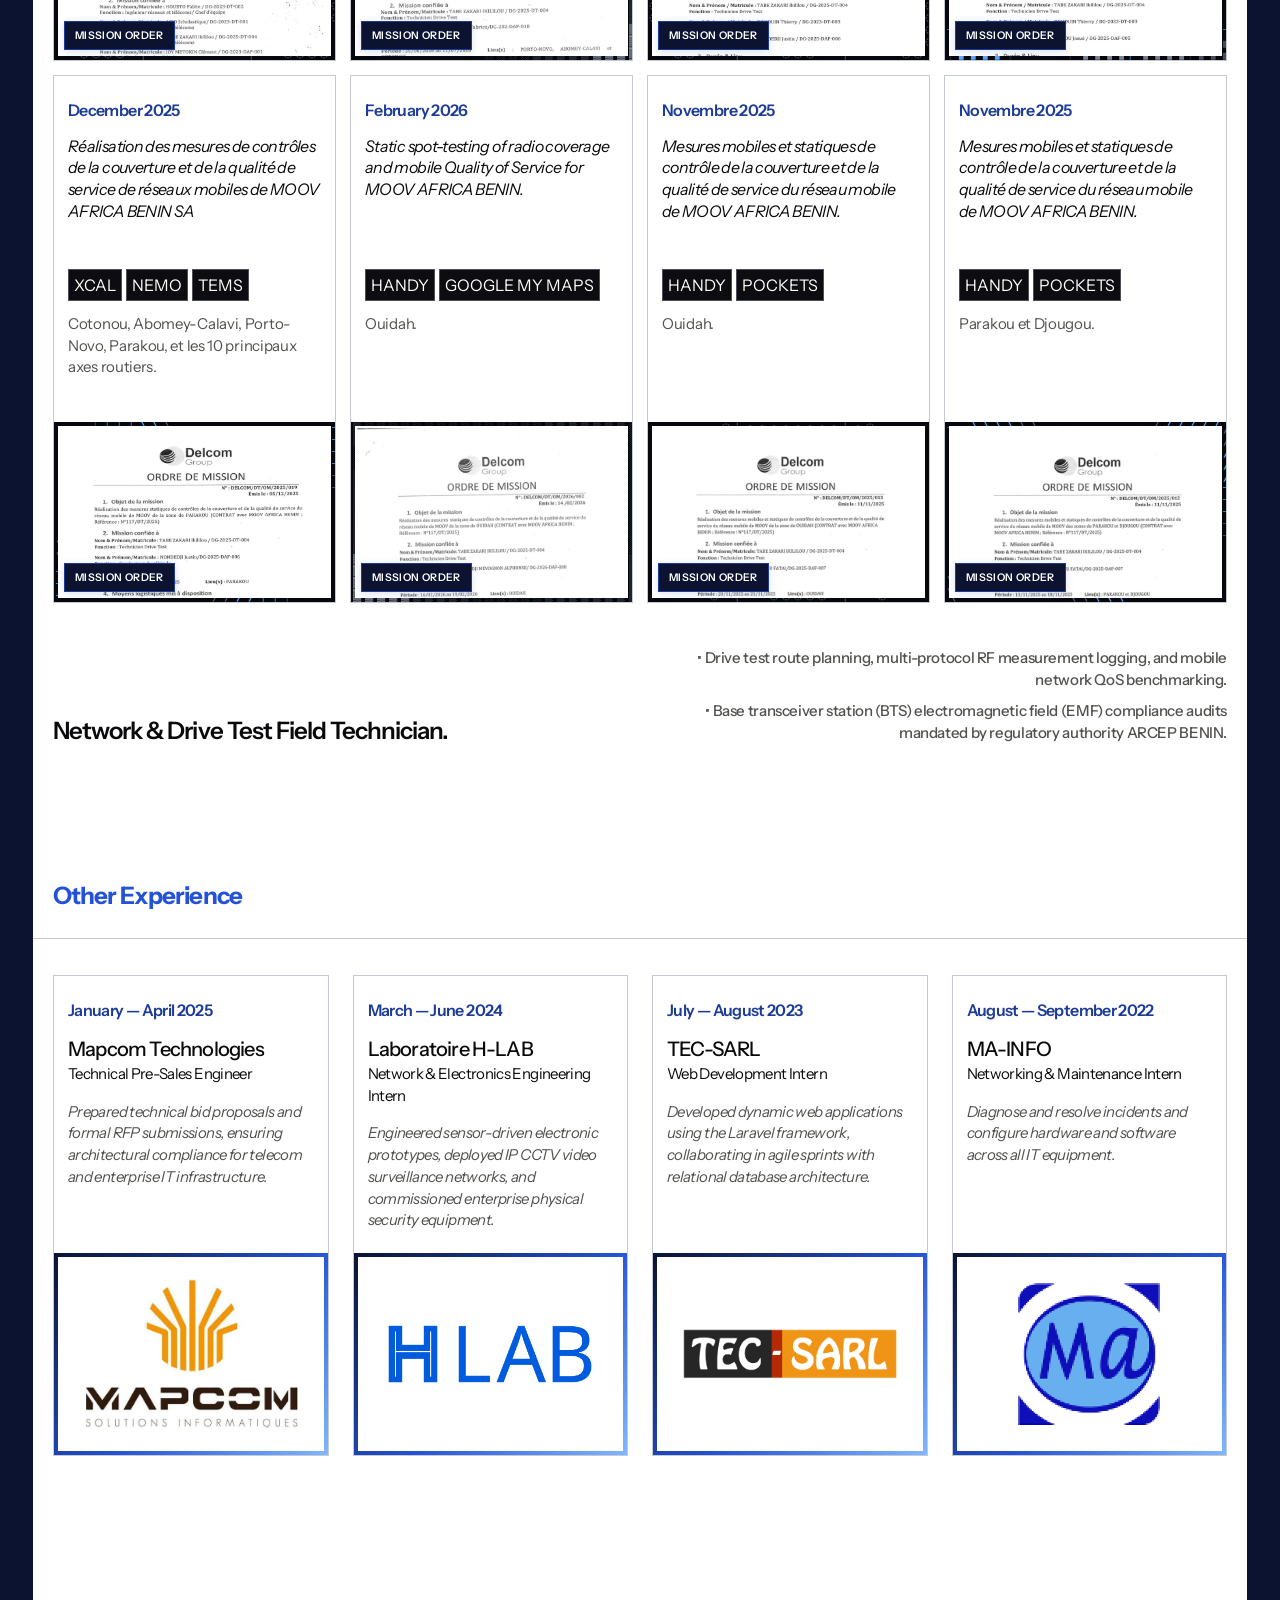
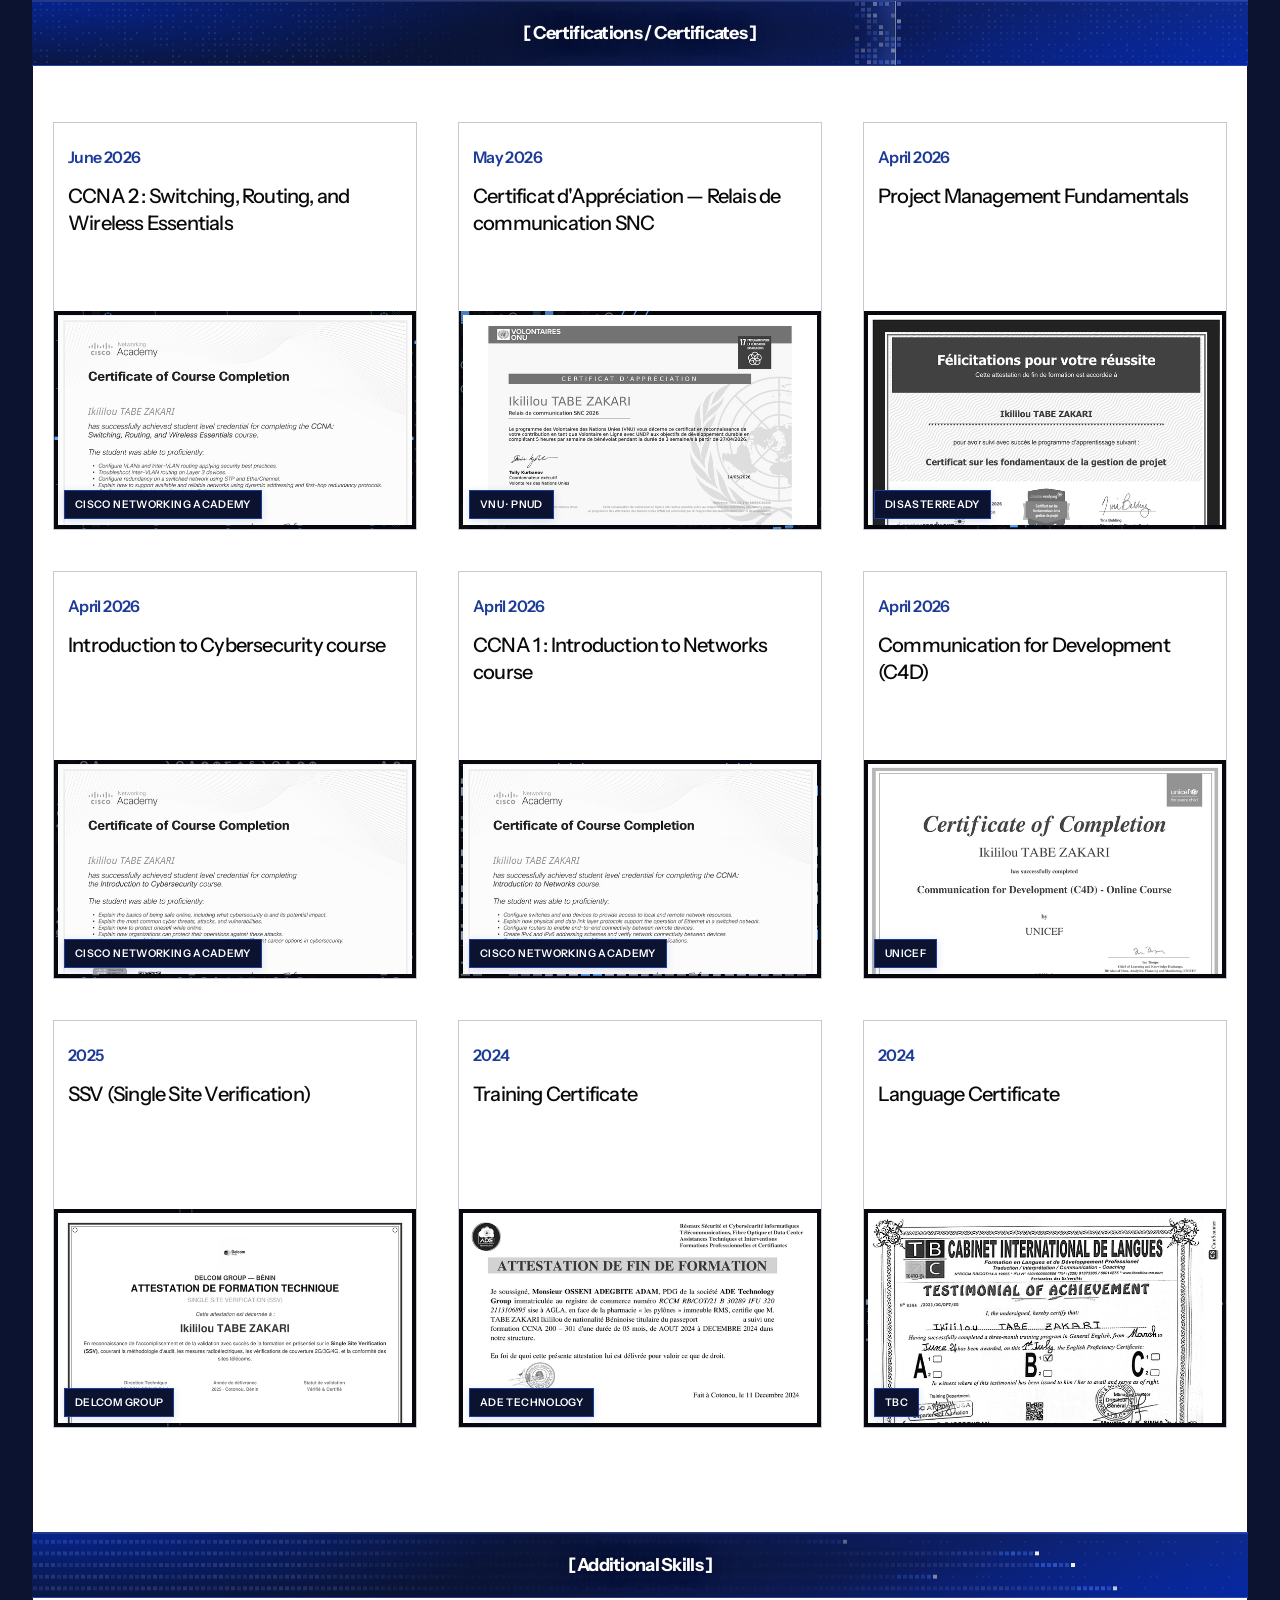
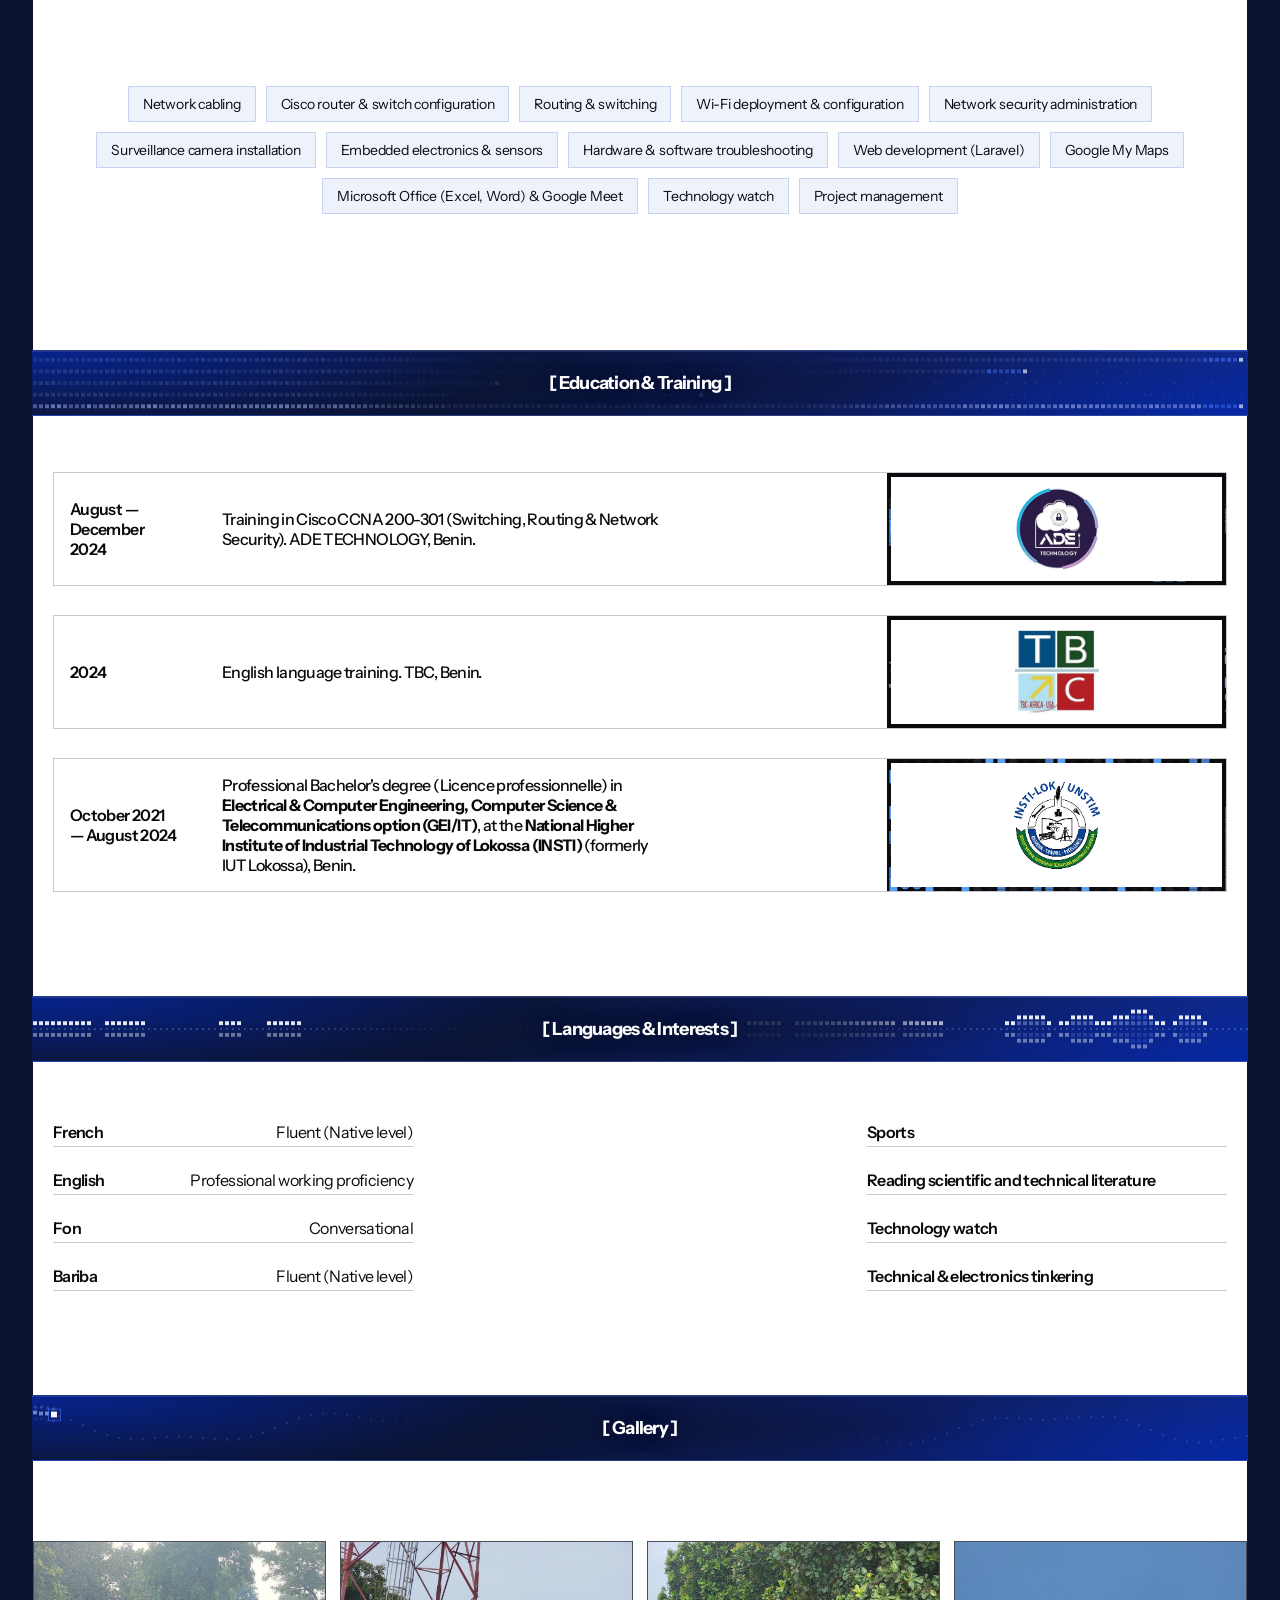
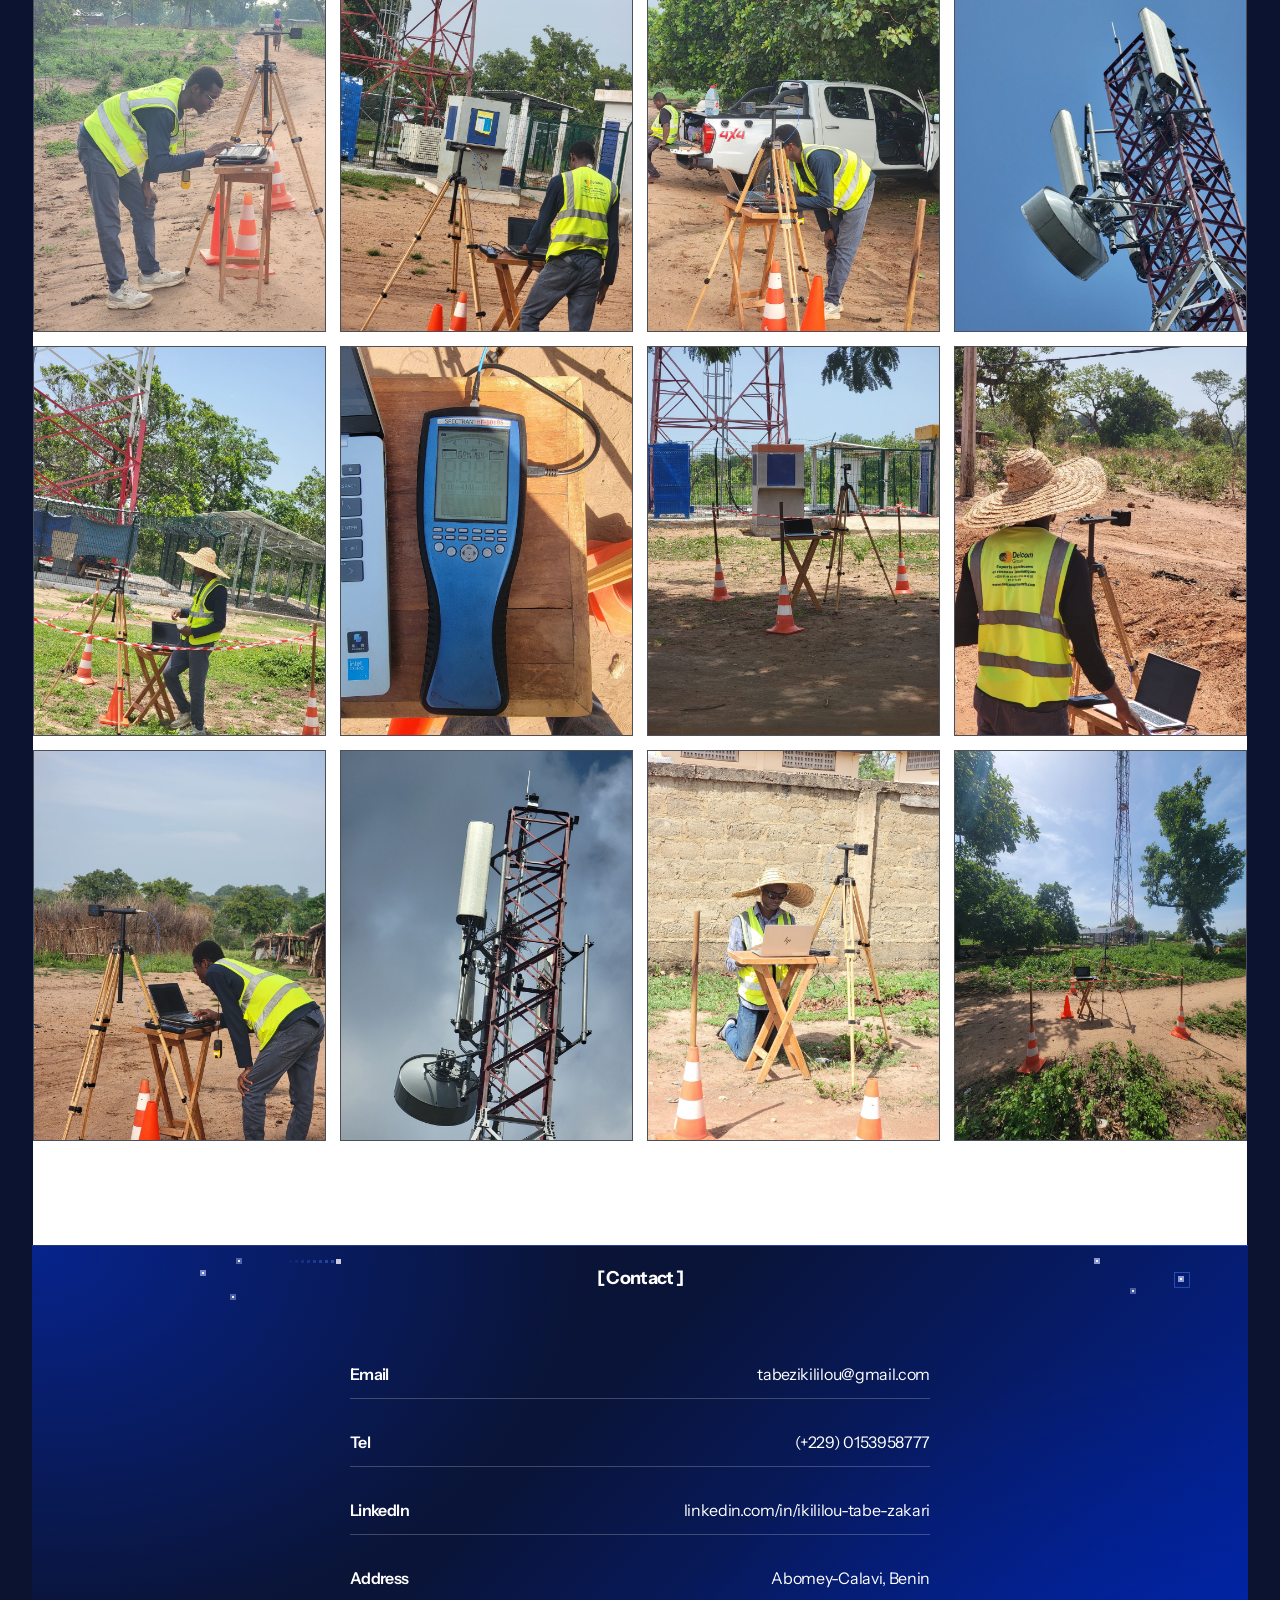
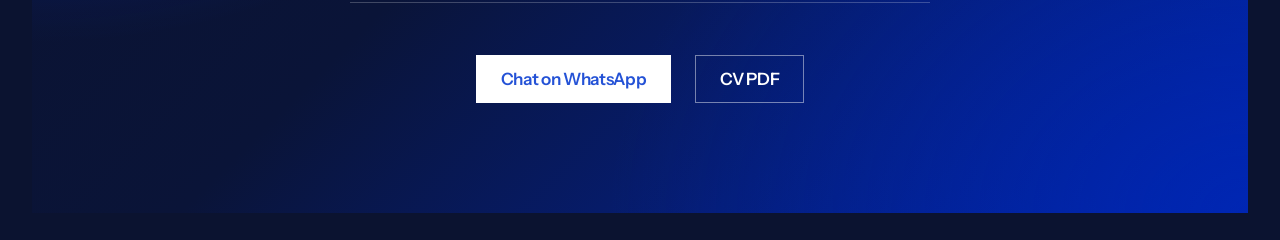
==== commit 76822800: "content: retitle ADE card Attestation de formation" ====
--- a/en/index.html
+++ b/en/index.html
@@ -737,7 +737,7 @@
           <article class="card card--cred" data-signal-card>
             <div class="card__body">
               <p class="card__meta">2024</p>
-              <h3 class="card__heading">CCNA 200-301 Training</h3>
+              <h3 class="card__heading">Training Certificate</h3>
             </div>
             <button
               type="button"
@@ -746,7 +746,7 @@
               data-mission-image="../public/certifications/cert-ade-ccna.png"
               data-mission-title="Certificate of Completion, CCNA 200-301 — ADE Technology"
               data-mission-eyebrow="Certification"
-              aria-label="Afficher la certification : CCNA 200-301 Training"
+              aria-label="Afficher la certification : Training Certificate"
               aria-haspopup="dialog"
               aria-controls="mission-dialog"
             >
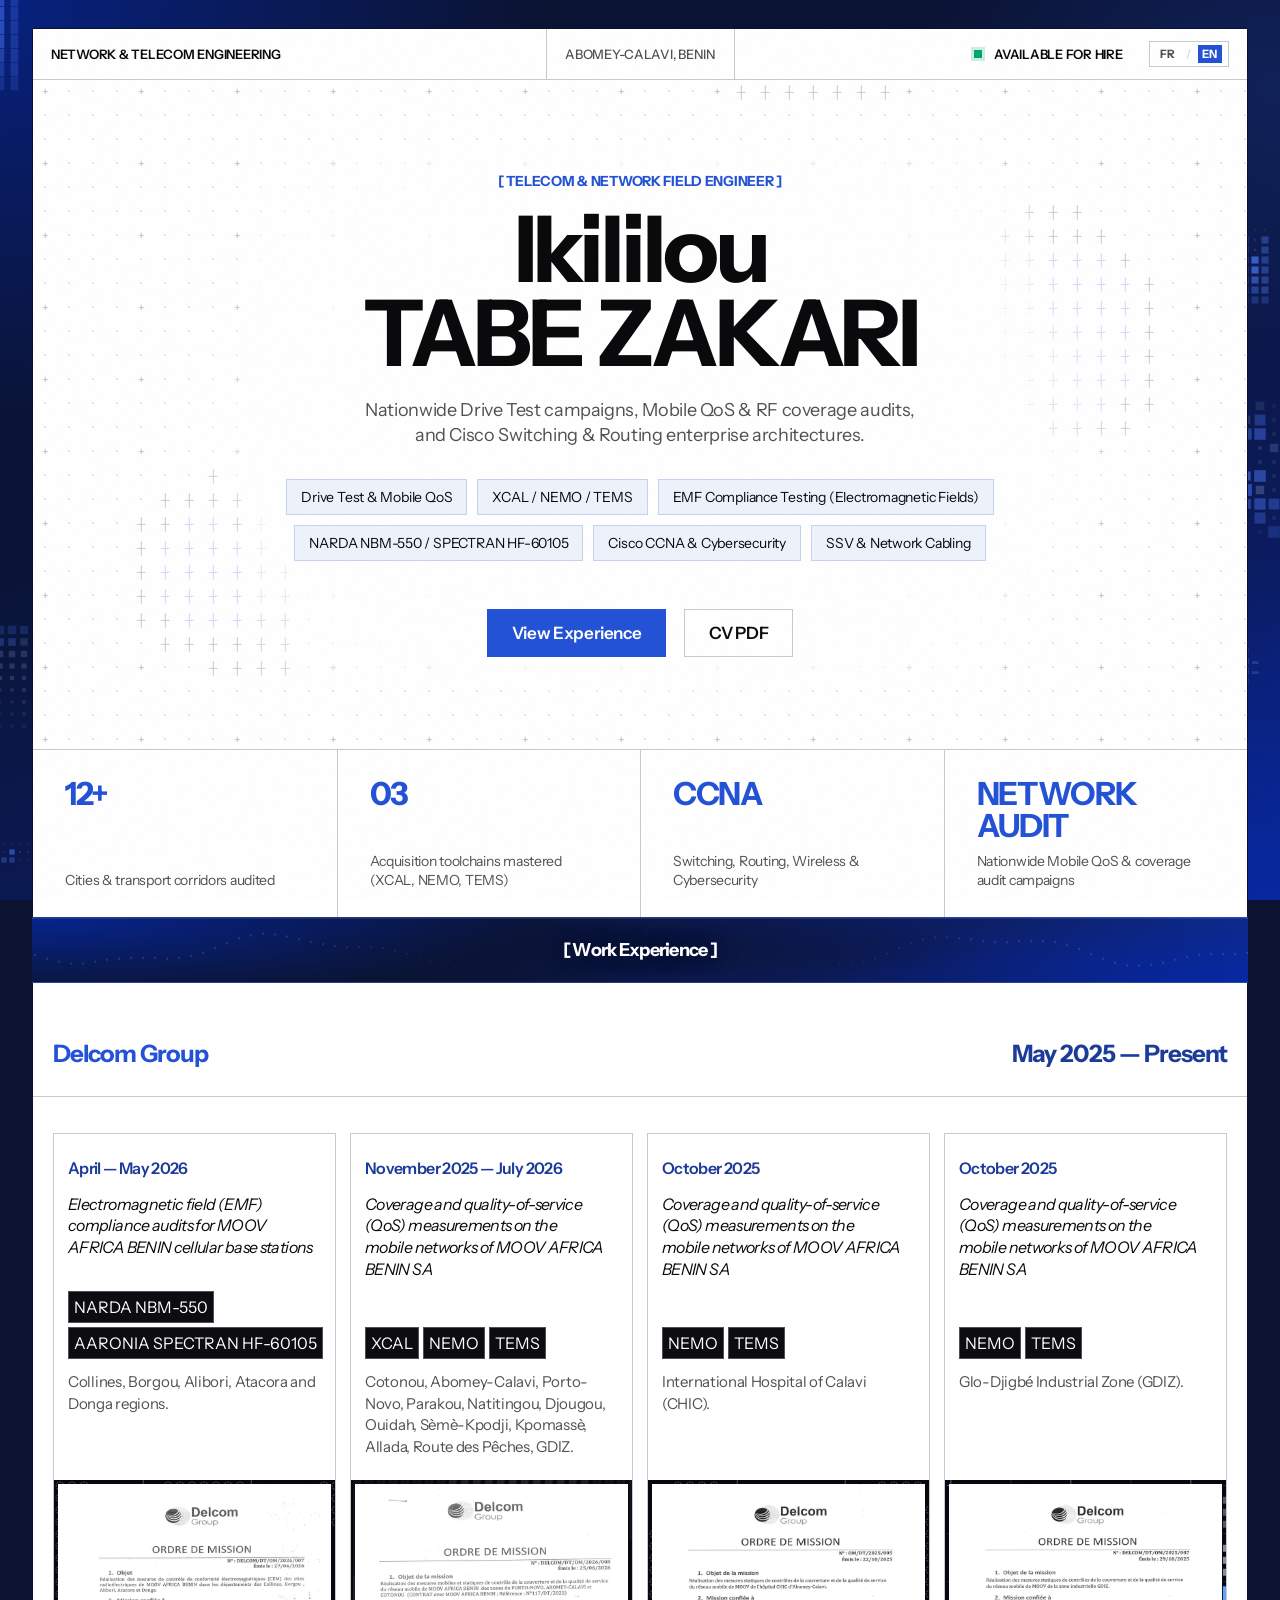
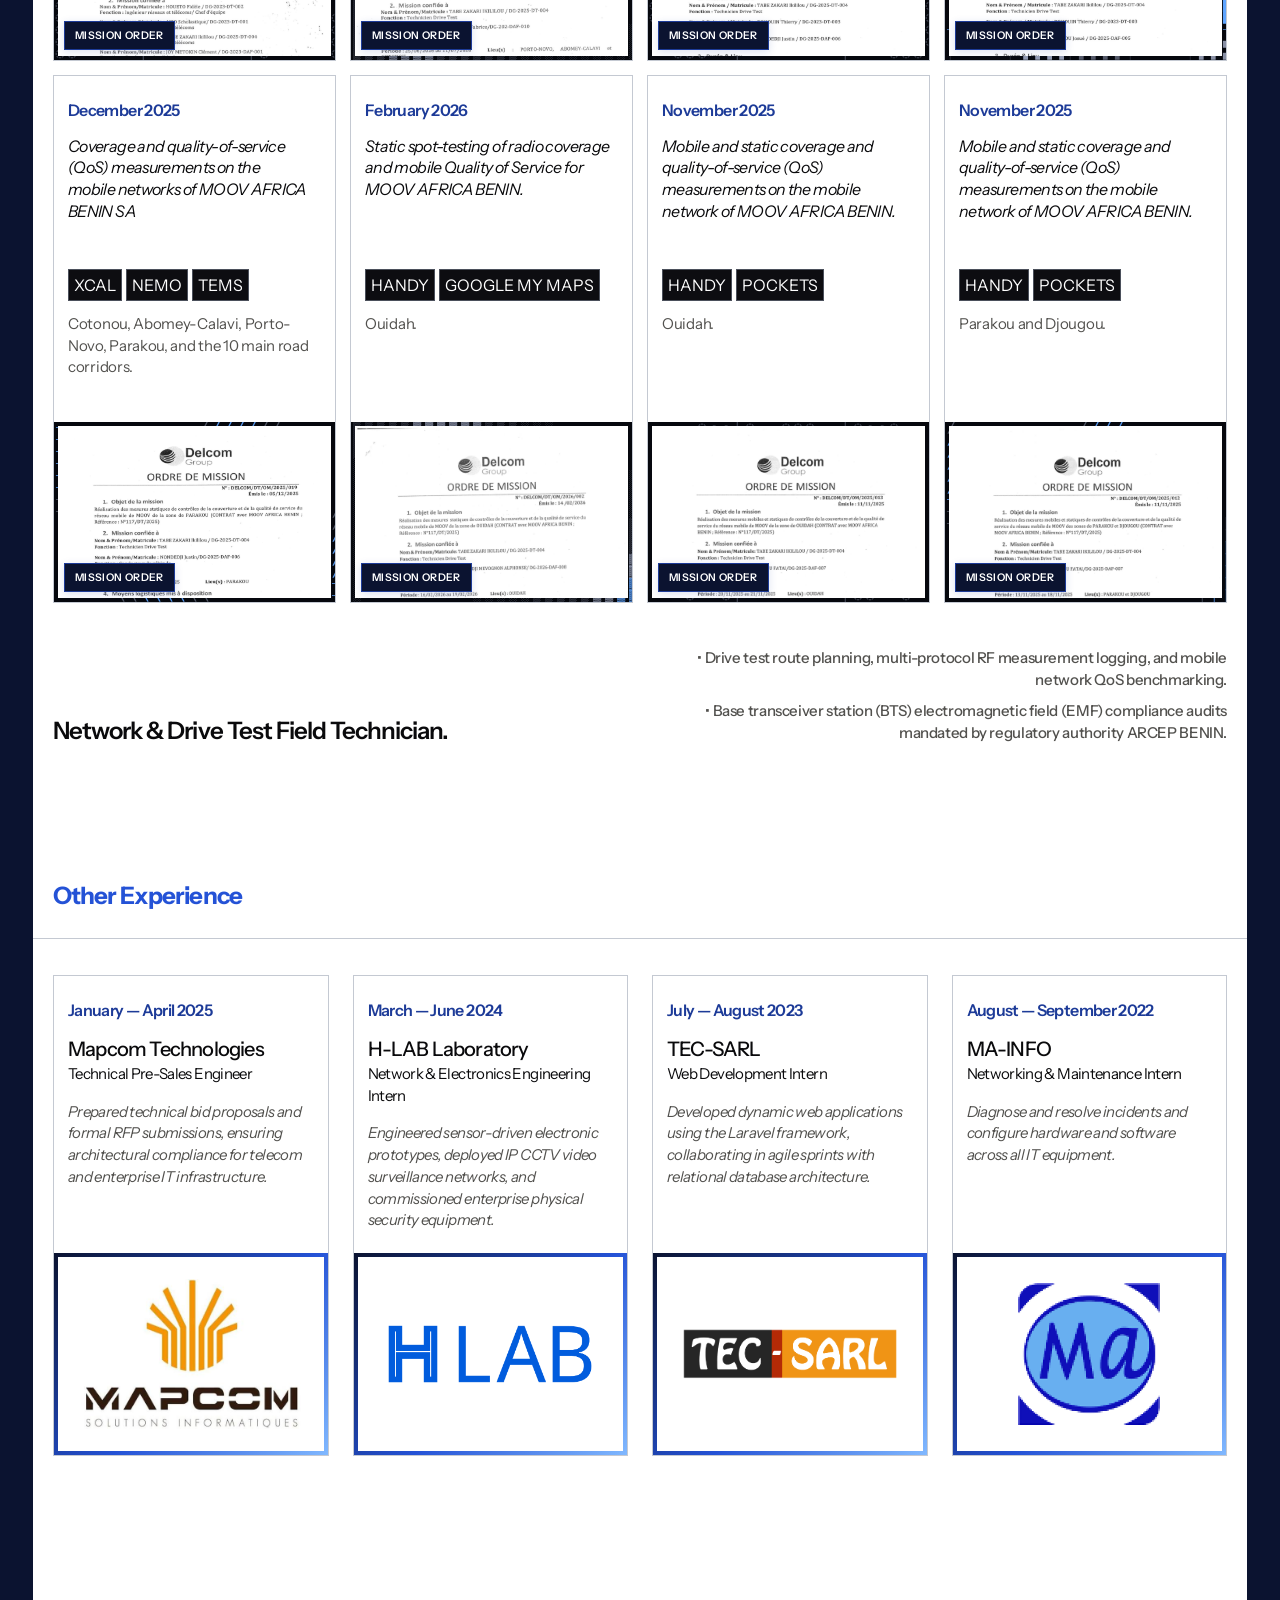
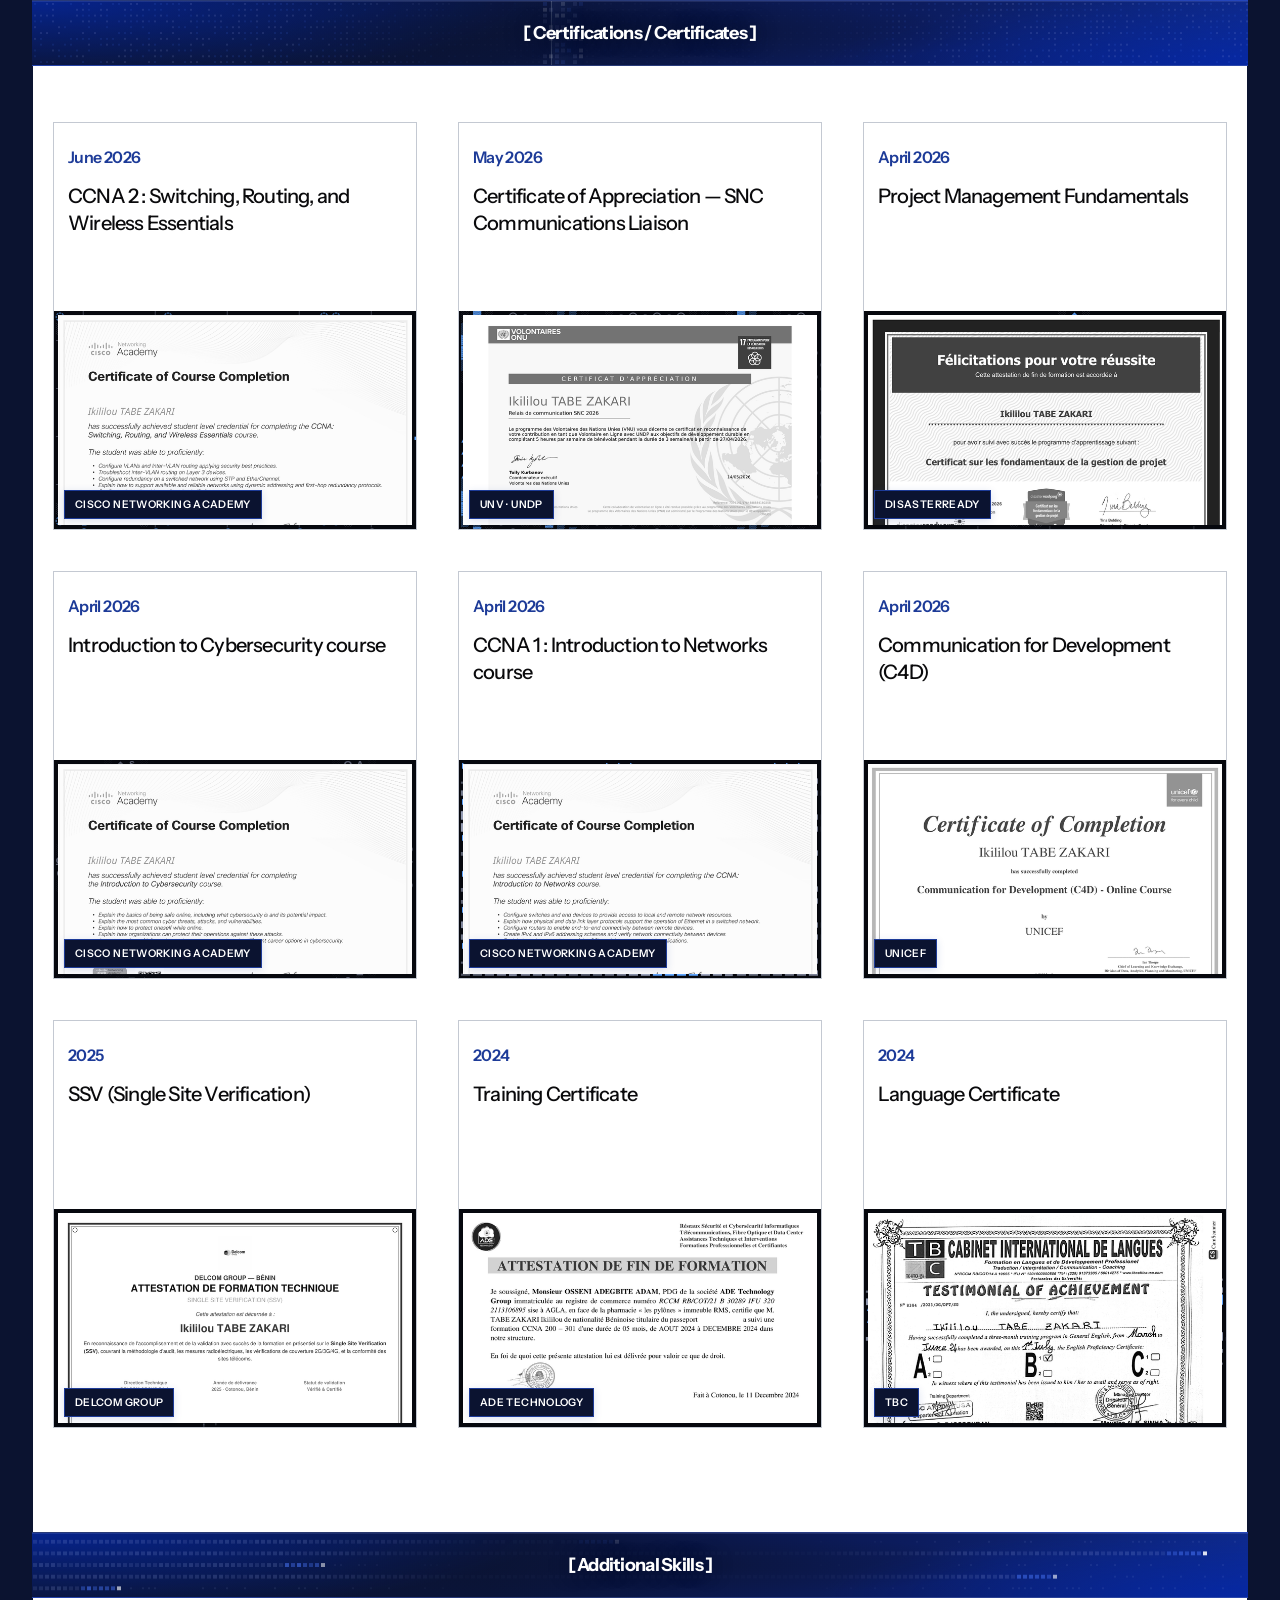
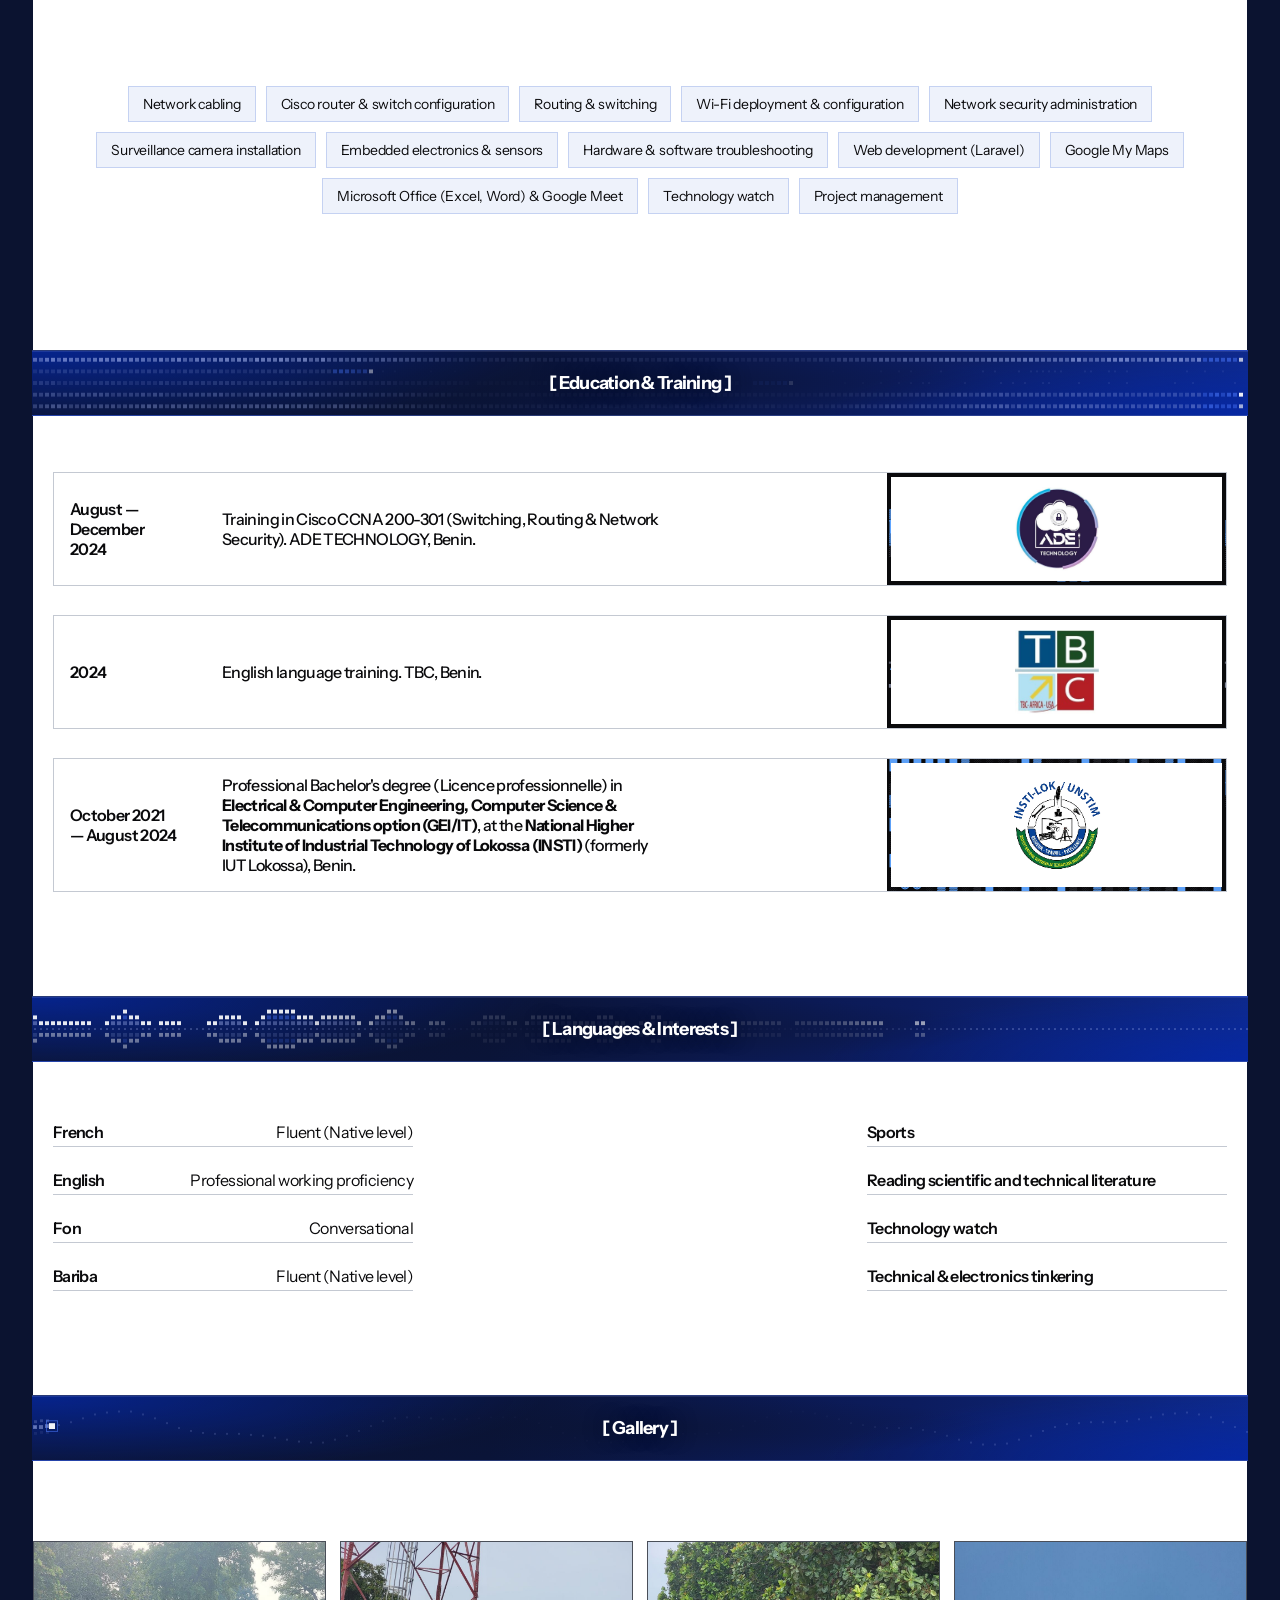
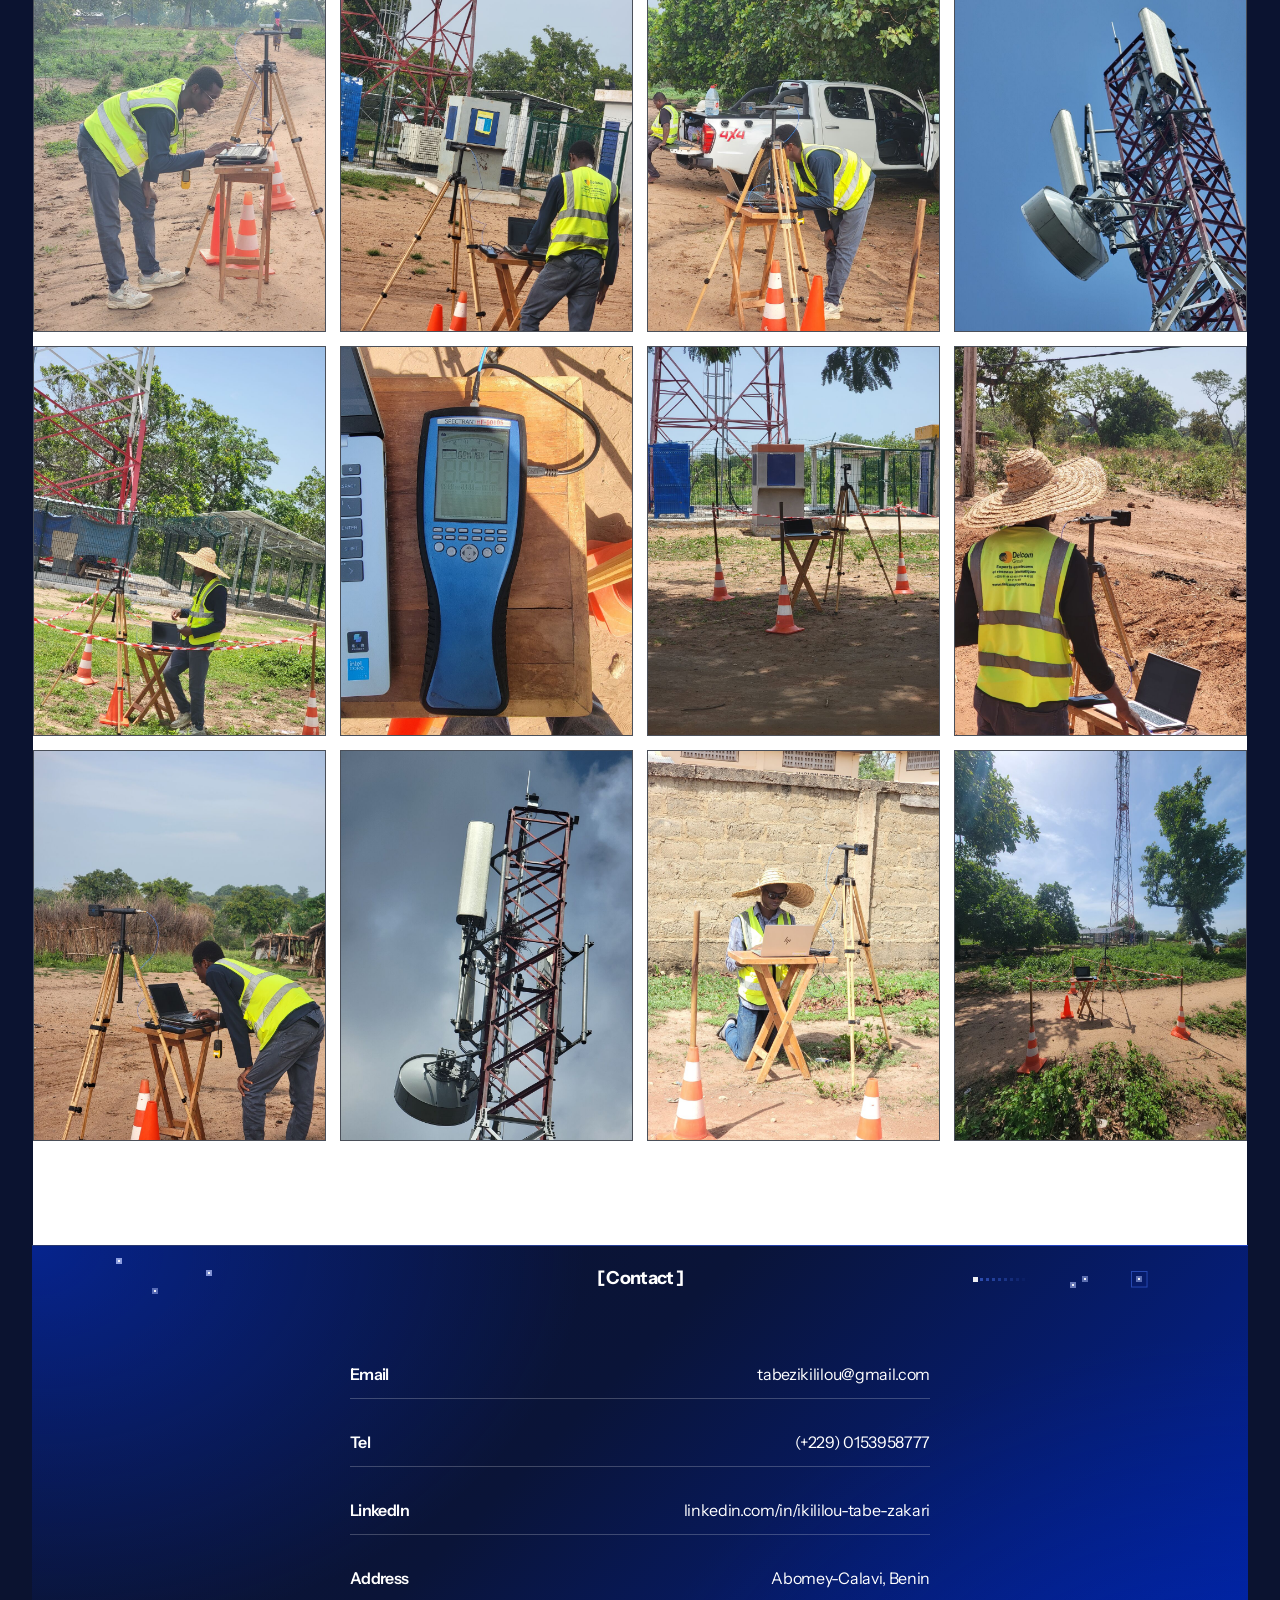
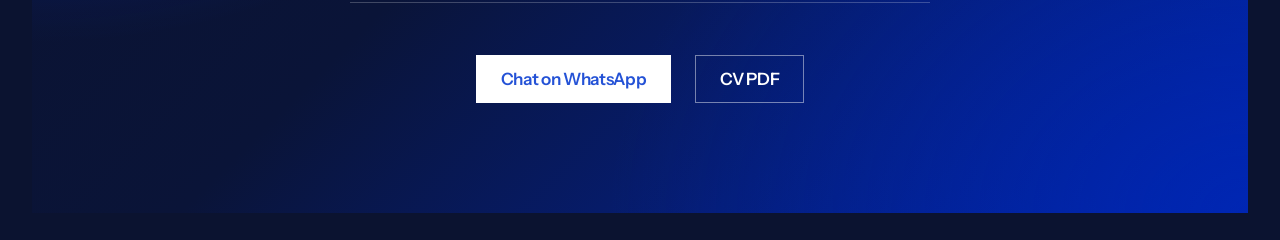
==== commit a7ac6cd3: "i18n: complete English version (translations, fix CV link path)" ====
--- a/en/index.html
+++ b/en/index.html
@@ -72,7 +72,7 @@
             </div>
             <div class="hero__actions">
               <a class="btn btn--solid" href="#experiences">View Experience</a>
-              <a class="btn btn--ghost" href="public/Curriculum_vitae_détaille_et_actualise_tabe_zakari_ikililou.pdf" data-cv>CV PDF</a>
+              <a class="btn btn--ghost" href="../public/Curriculum_vitae_détaille_et_actualise_tabe_zakari_ikililou.pdf" data-cv>CV PDF</a>
             </div>
           </div>
         </div>
@@ -155,8 +155,7 @@
                 <div class="card__body">
                   <p class="card__meta">November 2025 — July 2026</p>
                   <h4 class="card__title">
-                    Réalisation des mesures de contrôles de la couverture et de
-                    la qualité de service de réseaux mobiles de MOOV AFRICA BENIN SA
+                    Coverage and quality-of-service (QoS) measurements on the mobile networks of MOOV AFRICA BENIN SA
                   </h4>
                   <div class="card__tags">
                     <span class="tag tag--ink">XCAL</span>
@@ -195,8 +194,7 @@
                 <div class="card__body">
                   <p class="card__meta">October 2025</p>
                   <h4 class="card__title">
-                    Réalisation des mesures de contrôles de la couverture et de
-                    la qualité de service de réseaux mobiles de MOOV AFRICA BENIN SA
+                    Coverage and quality-of-service (QoS) measurements on the mobile networks of MOOV AFRICA BENIN SA
                   </h4>
                   <div class="card__tags">
                     <span class="tag tag--ink">NEMO</span>
@@ -231,8 +229,7 @@
                 <div class="card__body">
                   <p class="card__meta">October 2025</p>
                   <h4 class="card__title">
-                    Réalisation des mesures de contrôles de la couverture et de
-                    la qualité de service de réseaux mobiles de MOOV AFRICA BENIN SA
+                    Coverage and quality-of-service (QoS) measurements on the mobile networks of MOOV AFRICA BENIN SA
                   </h4>
                   <div class="card__tags">
                     <span class="tag tag--ink">NEMO</span>
@@ -267,8 +264,7 @@
                 <div class="card__body">
                   <p class="card__meta">December 2025</p>
                   <h4 class="card__title">
-                    Réalisation des mesures de contrôles de la couverture et de
-                    la qualité de service de réseaux mobiles de MOOV AFRICA BENIN SA
+                    Coverage and quality-of-service (QoS) measurements on the mobile networks of MOOV AFRICA BENIN SA
                   </h4>
                   <div class="card__tags">
                     <span class="tag tag--ink">XCAL</span>
@@ -276,8 +272,8 @@
                     <span class="tag tag--ink">TEMS</span>
                   </div>
                   <p class="card__place">
-                    Cotonou, Abomey-Calavi, Porto-Novo, Parakou, et les 10 principaux
-                    axes routiers.
+                    Cotonou, Abomey-Calavi, Porto-Novo, Parakou, and the 10 main
+                    road corridors.
                   </p>
                 </div>
                 <button
@@ -338,8 +334,8 @@
 
               <article class="card card--mission" data-signal-card>
                 <div class="card__body">
-                  <p class="card__meta">Novembre 2025</p>
-                  <h4 class="card__title">Mesures mobiles et statiques de contrôle de la couverture et de la qualité de service du réseau mobile de MOOV AFRICA BENIN.</h4>
+                  <p class="card__meta">November 2025</p>
+                  <h4 class="card__title">Mobile and static coverage and quality-of-service (QoS) measurements on the mobile network of MOOV AFRICA BENIN.</h4>
                   <div class="card__tags">
                     <span class="tag tag--ink">HANDY</span>
                     <span class="tag tag--ink">POCKETS</span>
@@ -371,13 +367,13 @@
 
               <article class="card card--mission" data-signal-card>
                 <div class="card__body">
-                  <p class="card__meta">Novembre 2025</p>
-                  <h4 class="card__title">Mesures mobiles et statiques de contrôle de la couverture et de la qualité de service du réseau mobile de MOOV AFRICA BENIN.</h4>
+                  <p class="card__meta">November 2025</p>
+                  <h4 class="card__title">Mobile and static coverage and quality-of-service (QoS) measurements on the mobile network of MOOV AFRICA BENIN.</h4>
                   <div class="card__tags">
                     <span class="tag tag--ink">HANDY</span>
                     <span class="tag tag--ink">POCKETS</span>
                   </div>
-                  <p class="card__place">Parakou et Djougou.</p>
+                  <p class="card__place">Parakou and Djougou.</p>
                 </div>
                 <button
                   type="button"
@@ -440,7 +436,7 @@
                 <div class="card__media card__media--logo">
                   <img draggable="false"
                     src="../public/logo/LOGO DE MAPCOM TECHNOLOGIES.jpg"
-                    alt="Logo Mapcom Technologies"
+                    alt="Mapcom Technologies logo"
                     class="card__logo-img card__logo-img--mapcom"
                     loading="lazy"
                   />
@@ -450,7 +446,7 @@
               <article class="card card--experience">
                 <div class="card__body">
                   <p class="card__meta">March — June 2024</p>
-                  <h4 class="card__heading">Laboratoire H-LAB</h4>
+                  <h4 class="card__heading">H-LAB Laboratory</h4>
                   <p class="card__role-sub">Network &amp; Electronics Engineering Intern</p>
                   <p class="card__desc">
                     Engineered sensor-driven electronic prototypes, deployed IP CCTV video surveillance networks, and commissioned enterprise physical security equipment.
@@ -459,7 +455,7 @@
                 <div class="card__media card__media--logo">
                   <img draggable="false"
                     src="../public/logo/h-lab-clean.png"
-                    alt="Logo Laboratoire H-LAB"
+                    alt="H-LAB Laboratory logo"
                     class="card__logo-img card__logo-img--hlab"
                     loading="lazy"
                   />
@@ -478,7 +474,7 @@
                 <div class="card__media card__media--logo">
                   <img draggable="false"
                     src="../public/logo/tec-sarl-clean.png"
-                    alt="Logo TEC-SARL"
+                    alt="TEC-SARL logo"
                     class="card__logo-img card__logo-img--tec"
                     loading="lazy"
                   />
@@ -552,7 +548,7 @@
             <div class="card__body">
               <p class="card__meta">May 2026</p>
               <h3 class="card__heading">
-                Certificat d'Appréciation — Relais de communication SNC
+                Certificate of Appreciation — SNC Communications Liaison
               </h3>
             </div>
             <button
@@ -570,13 +566,13 @@
               <span class="card__order-preview">
                 <img
                   src="../public/certifications/thumb-onu-snc.png"
-                  alt="Certificat d'Appréciation — Relais de communication SNC"
+                  alt="Certificate of Appreciation — SNC Communications Liaison"
                   class="card__order-img"
                   loading="lazy"
                   draggable="false"
                 />
               </span>
-              <span class="card__order-badge">VNU · PNUD</span>
+              <span class="card__order-badge">UNV · UNDP</span>
             </button>
           </article>
 
@@ -594,7 +590,7 @@
               data-mission-image="../public/certifications/cert-gestion-projet.png"
               data-mission-title="Project Management Fundamentals — DisasterReady"
               data-mission-eyebrow="Certification"
-              aria-label="Afficher la certification : Project Management Fundamentals"
+              aria-label="View certification: Project Management Fundamentals"
               aria-haspopup="dialog"
               aria-controls="mission-dialog"
             >
@@ -716,7 +712,7 @@
               data-mission-image="../public/certifications/cert-ssv-delcom.png"
               data-mission-title="Single Site Verification (SSV) — DELCOM GROUP"
               data-mission-eyebrow="Certification"
-              aria-label="Afficher la certification : Single Site Verification (SSV)"
+              aria-label="View certification: Single Site Verification (SSV)"
               aria-haspopup="dialog"
               aria-controls="mission-dialog"
             >
@@ -724,7 +720,7 @@
               <span class="card__order-preview">
                 <img
                   src="../public/certifications/thumb-ssv-delcom.png"
-                  alt="Attestation de formation SSV (Single Site Verification) — DELCOM GROUP"
+                  alt="SSV (Single Site Verification) training certificate — DELCOM GROUP"
                   class="card__order-img"
                   loading="lazy"
                   draggable="false"
@@ -746,7 +742,7 @@
               data-mission-image="../public/certifications/cert-ade-ccna.png"
               data-mission-title="Certificate of Completion, CCNA 200-301 — ADE Technology"
               data-mission-eyebrow="Certification"
-              aria-label="Afficher la certification : Training Certificate"
+              aria-label="View certification: Training Certificate"
               aria-haspopup="dialog"
               aria-controls="mission-dialog"
             >
@@ -776,7 +772,7 @@
               data-mission-image="../public/certifications/cert-anglais-tbc.png"
               data-mission-title="English Language Proficiency Certificate — TBC"
               data-mission-eyebrow="Certification"
-              aria-label="Afficher la certification : English Language Proficiency Certificate"
+              aria-label="View certification: English Language Proficiency Certificate"
               aria-haspopup="dialog"
               aria-controls="mission-dialog"
             >
@@ -845,7 +841,7 @@
               <div class="formation__logo">
                 <img
                   src="../public/logo/LOGO DE ADE TECHNOLOGY.jpg"
-                  alt="Logo ADE Technology"
+                  alt="ADE Technology logo"
                   draggable="false"
                   loading="lazy"
                 />
@@ -889,7 +885,7 @@
               <div class="formation__logo">
                 <img
                   src="../public/logo/LOGO DE INSTI LOKOSSA.png"
-                  alt="Logo INSTI Lokossa"
+                  alt="INSTI Lokossa logo"
                   draggable="false"
                   loading="lazy"
                 />
@@ -1219,7 +1215,7 @@
             target="_blank"
             rel="noopener noreferrer"
           >Chat on WhatsApp</a>
-          <a class="btn btn--on-ink-ghost" href="public/Curriculum_vitae_détaille_et_actualise_tabe_zakari_ikililou.pdf" data-cv>CV PDF</a>
+          <a class="btn btn--on-ink-ghost" href="../public/Curriculum_vitae_détaille_et_actualise_tabe_zakari_ikililou.pdf" data-cv>CV PDF</a>
         </div>
         <canvas class="contact__stars-canvas" aria-hidden="true"></canvas>
       </div>
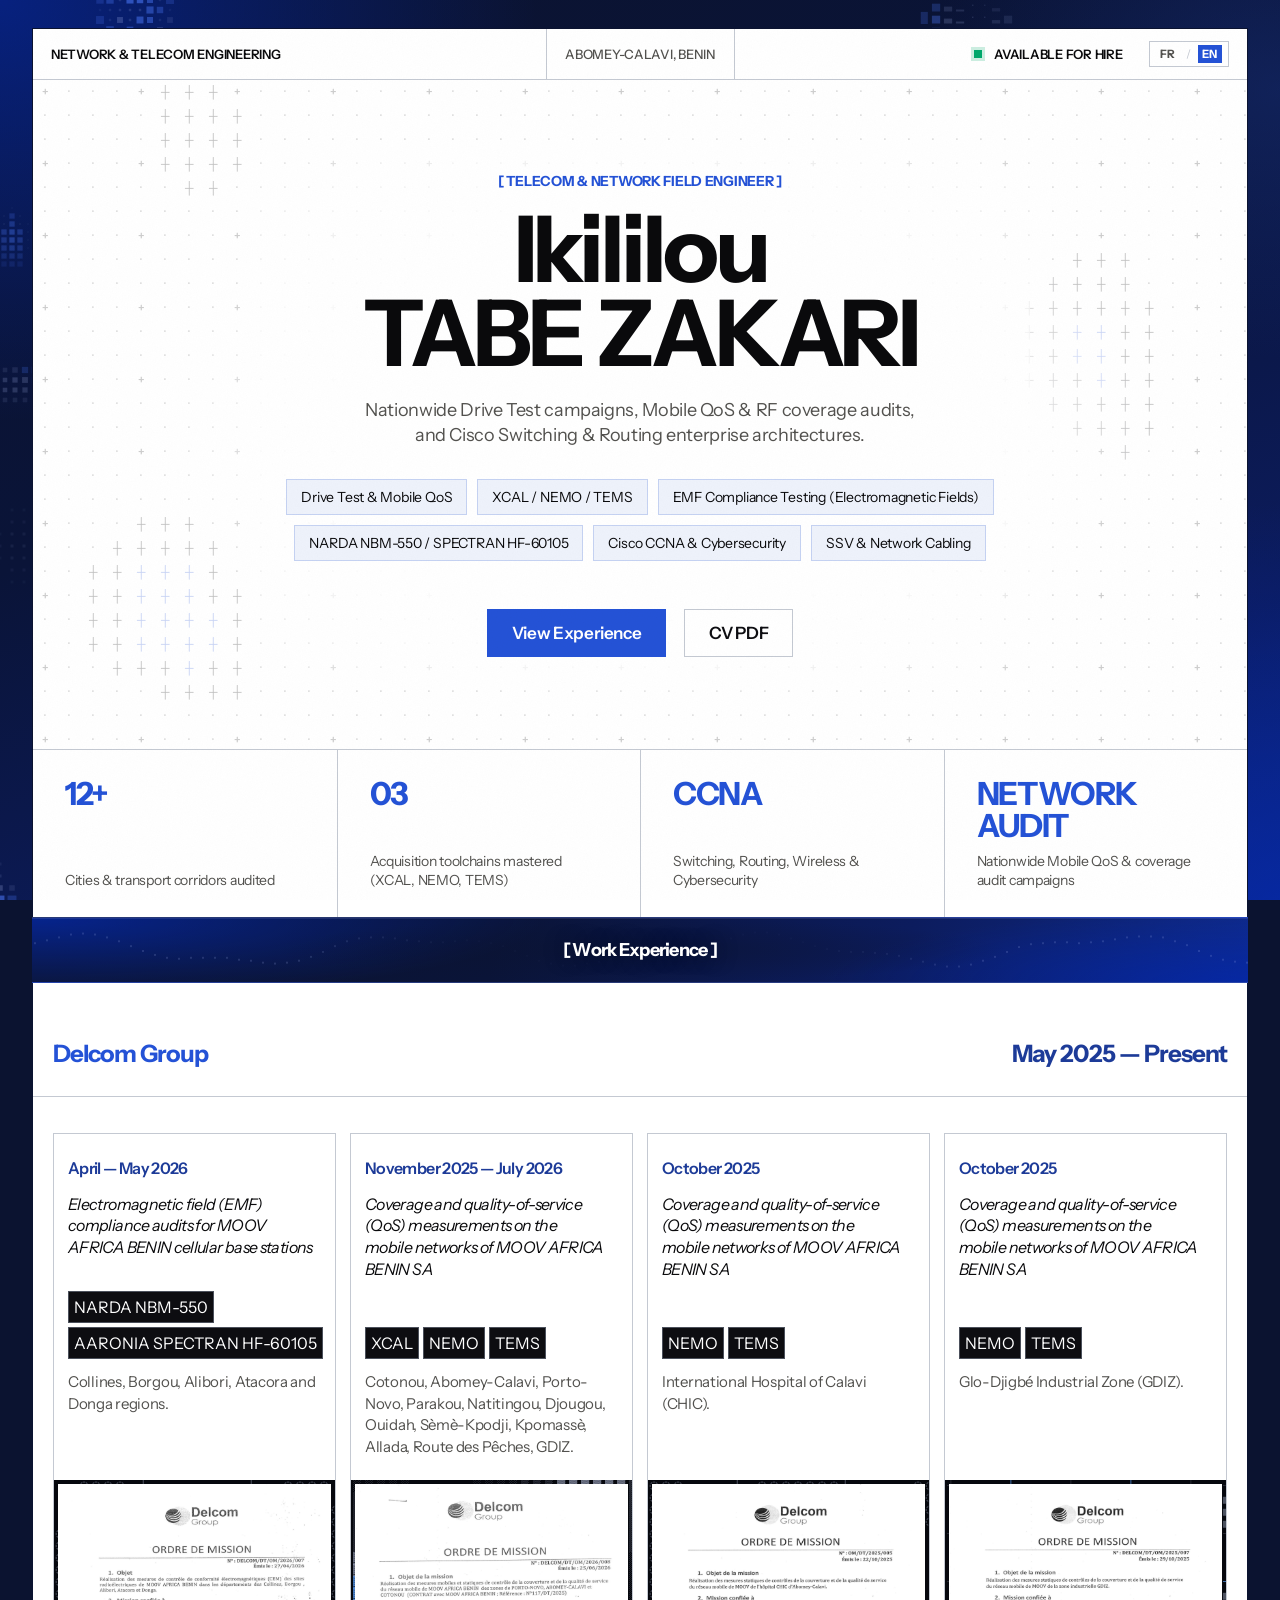
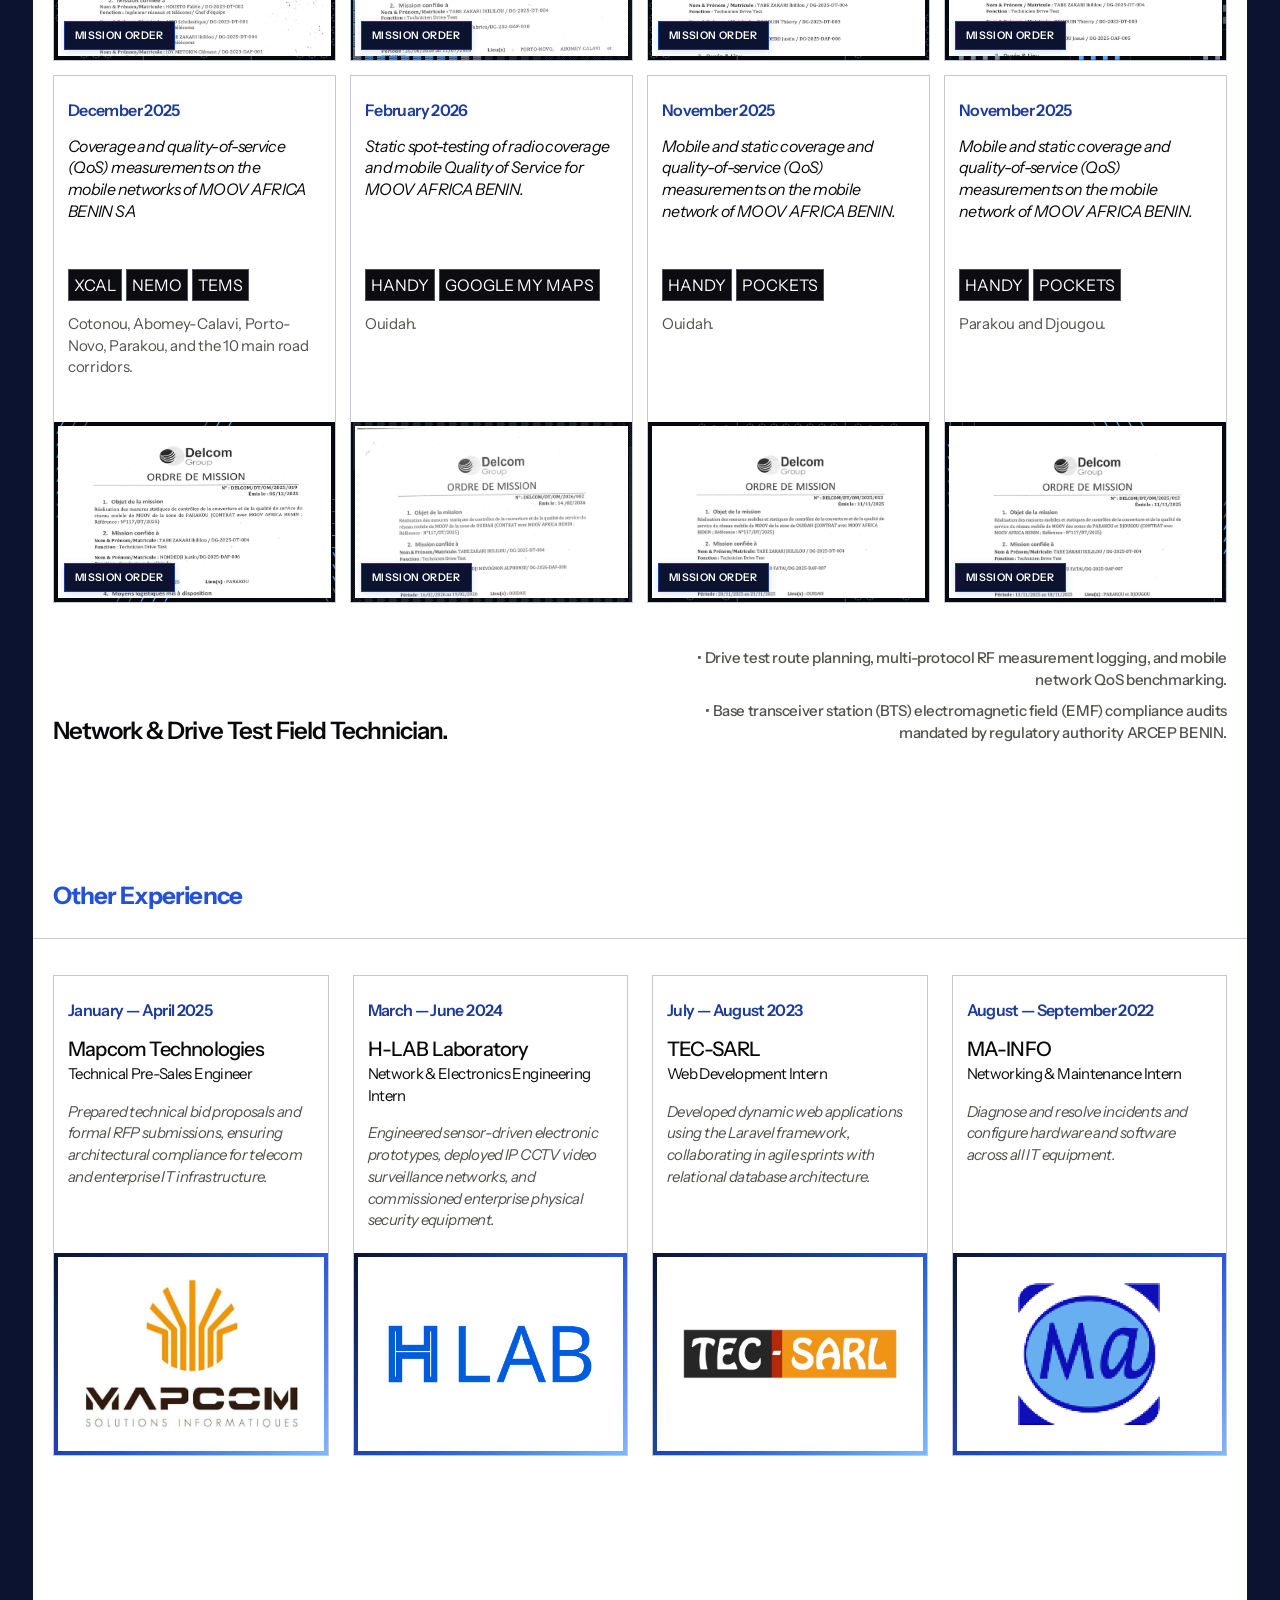
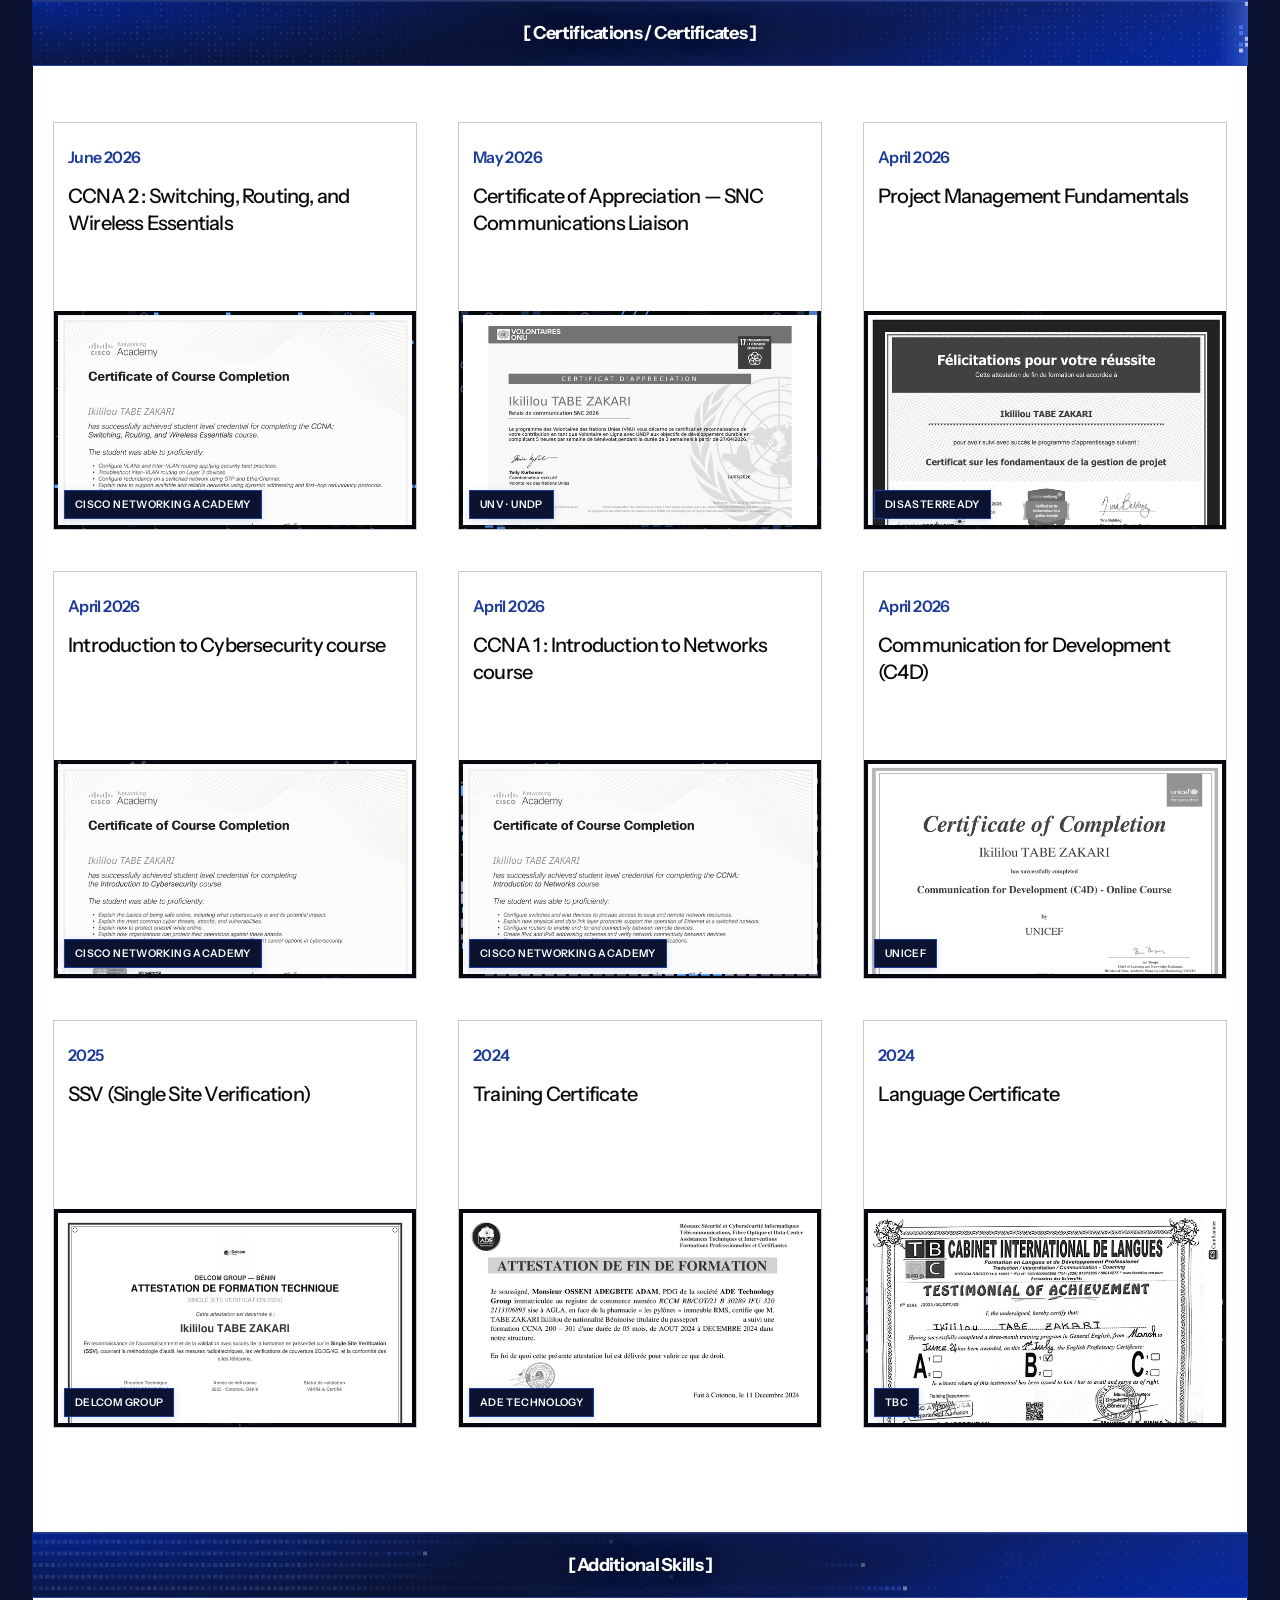
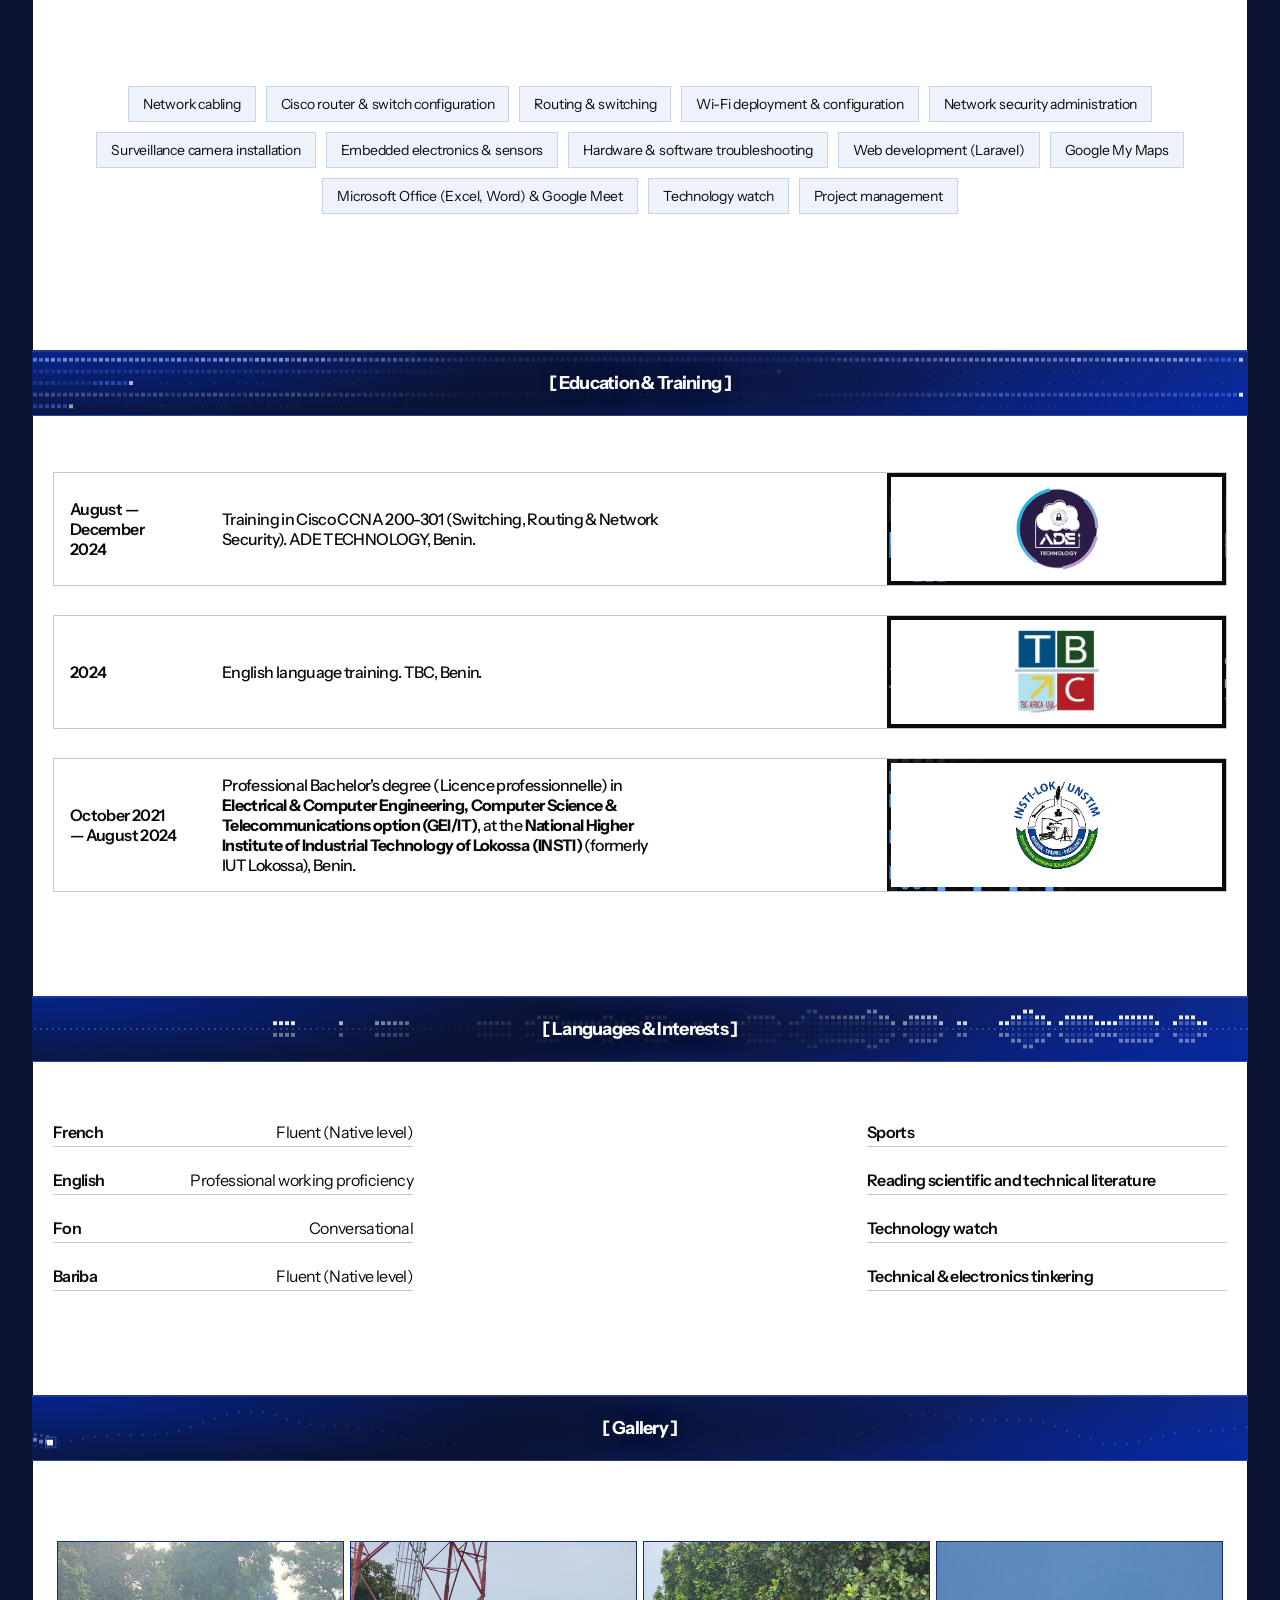
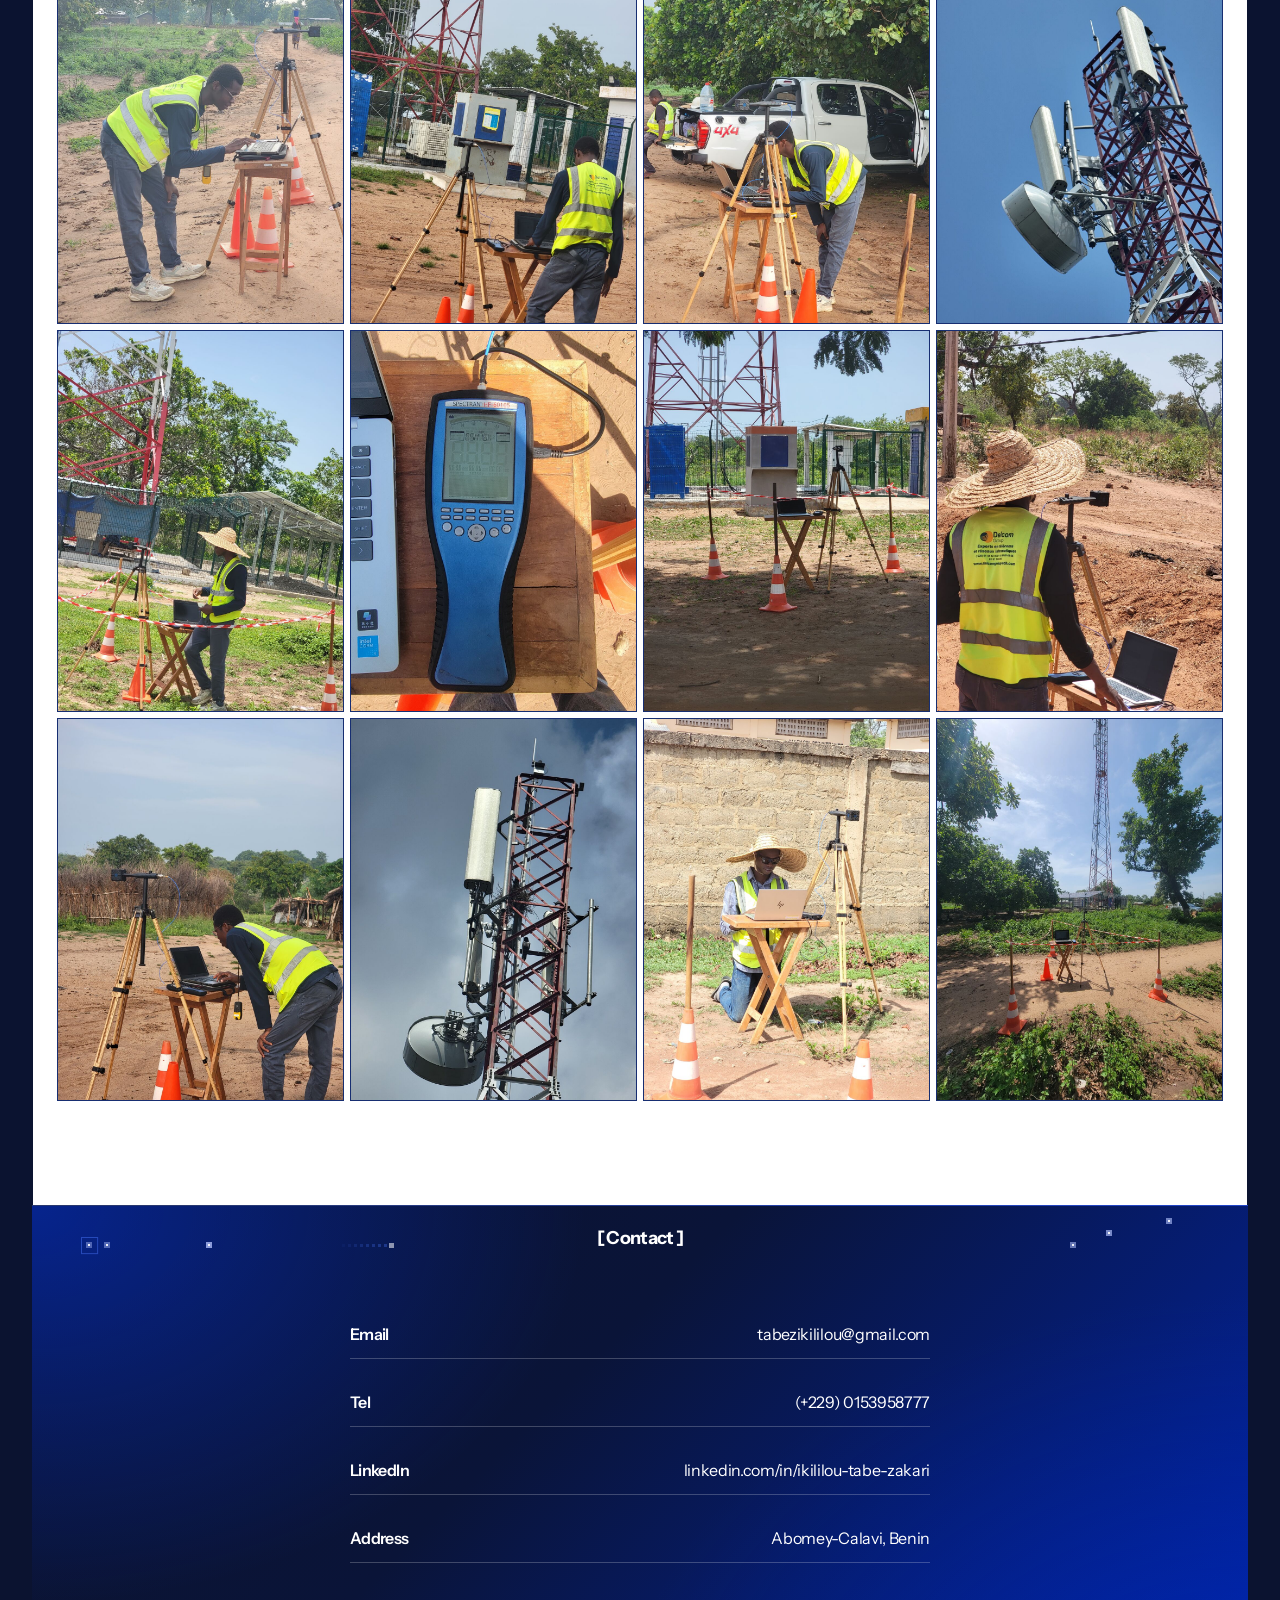
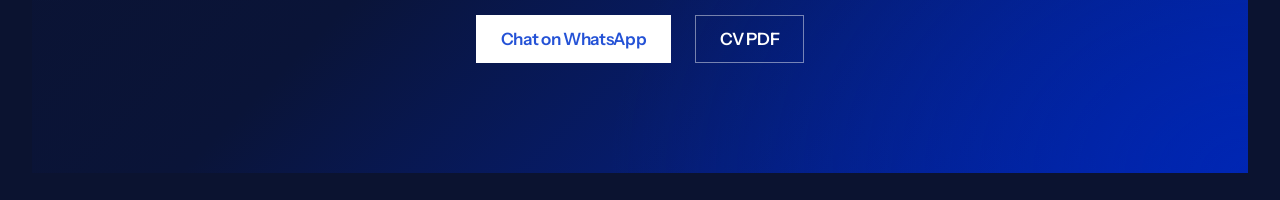
==== commit 74c3b01c: "feat: ajouter le tag Google Analytics (gtag.js) G-R05T1QD6PJ" ====
--- a/en/index.html
+++ b/en/index.html
@@ -1,6 +1,15 @@
 <!DOCTYPE html>
 <html lang="en">
   <head>
+    <!-- Google tag (gtag.js) -->
+    <script async src="https://www.googletagmanager.com/gtag/js?id=G-R05T1QD6PJ"></script>
+    <script>
+      window.dataLayer = window.dataLayer || [];
+      function gtag(){dataLayer.push(arguments);}
+      gtag('js', new Date());
+
+      gtag('config', 'G-R05T1QD6PJ');
+    </script>
     <meta charset="UTF-8" />
     <meta name="viewport" content="width=device-width, initial-scale=1.0" />
     <meta name="theme-color" content="#0b1330" />
--- a/styles.css
+++ b/styles.css
@@ -1535,9 +1535,9 @@
 .gallery {
   display: grid;
   grid-template-columns: repeat(4, minmax(0, 1fr));
-  gap: 14px;
+  gap: 6px;
   margin: 0;
-  padding: 24px 0 0;
+  padding: 24px 24px 0;
   list-style: none;
 }
 
@@ -1546,7 +1546,7 @@
   width: 100%;
   aspect-ratio: 3 / 4;
   padding: 0;
-  border: 1px solid var(--border);
+  border: 1px solid rgba(36, 82, 214, 0.5);
   background: var(--ink);
   overflow: hidden;
   cursor: zoom-in;
@@ -1576,6 +1576,7 @@
 @media (max-width: 720px) {
   .gallery {
     grid-template-columns: repeat(2, minmax(0, 1fr));
-    gap: 10px;
-  }
-}
+    gap: 6px;
+    padding: 16px 12px 0;
+  }
+}
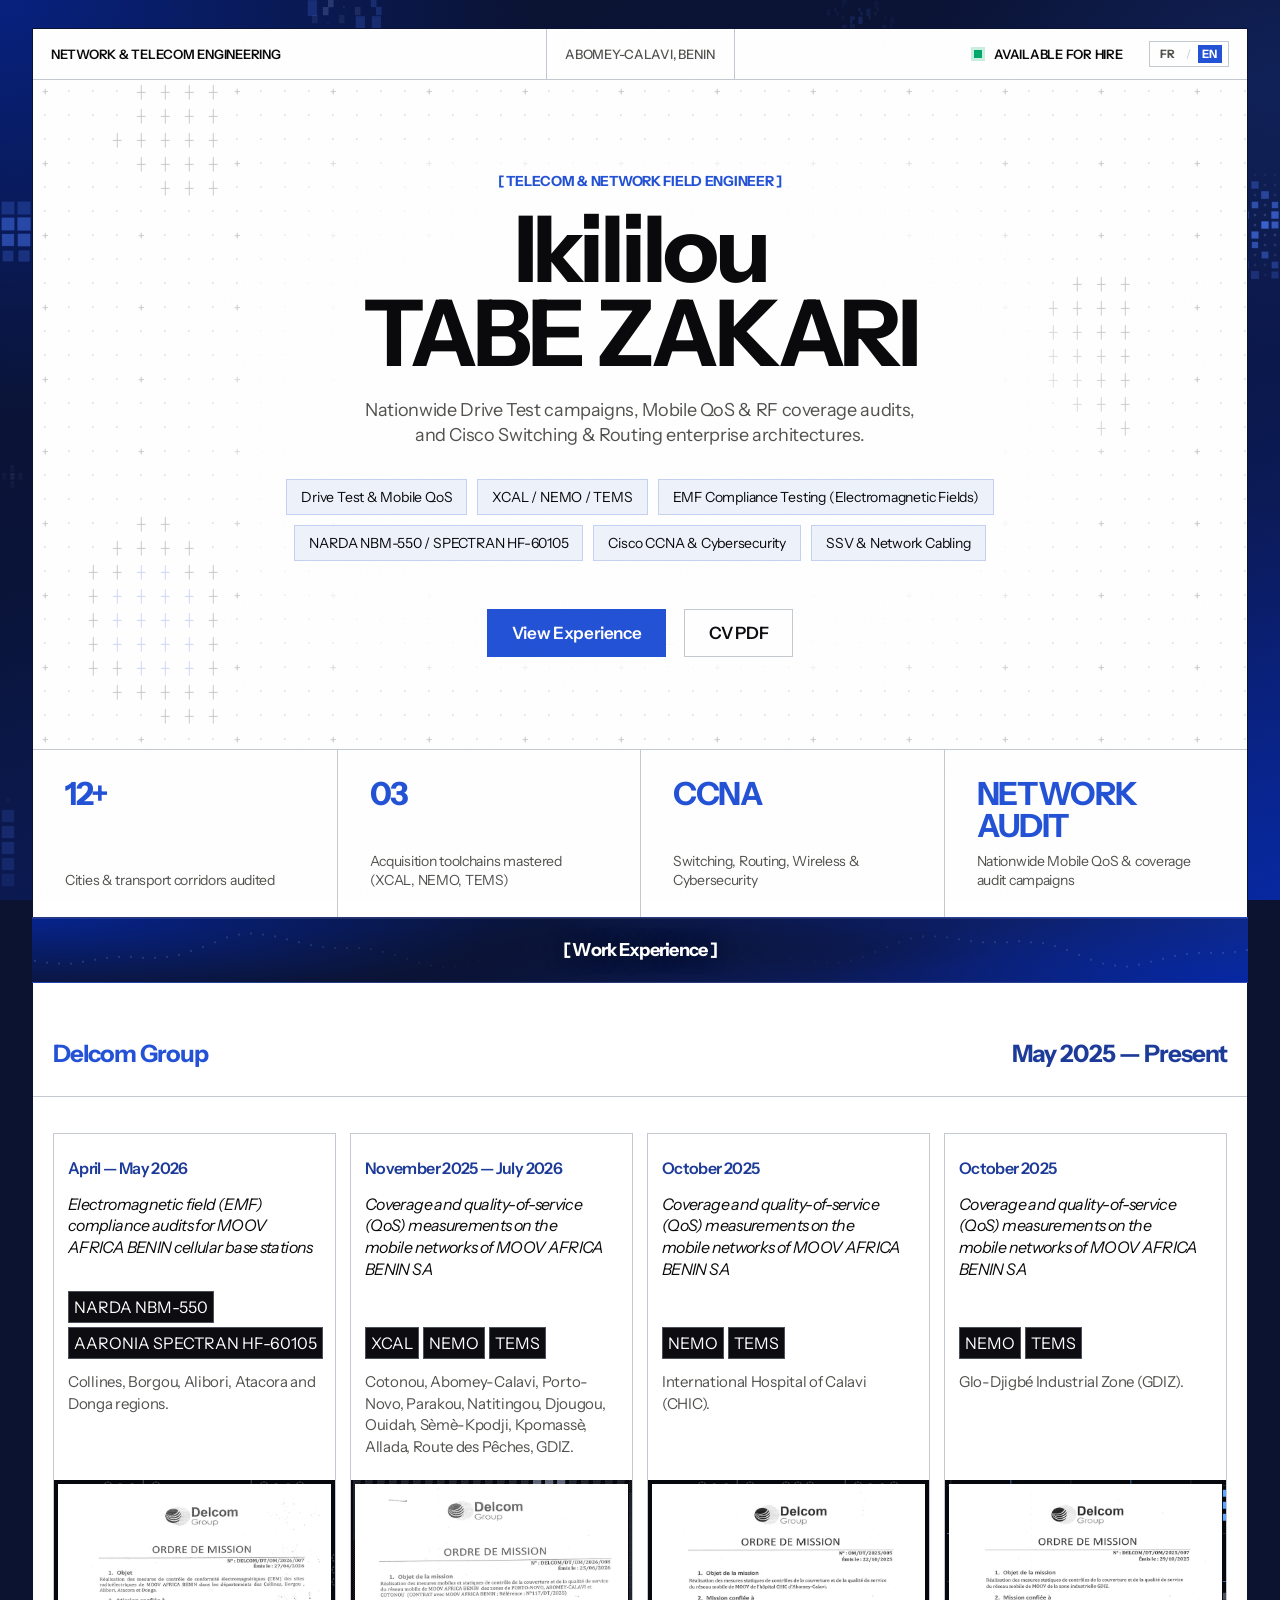
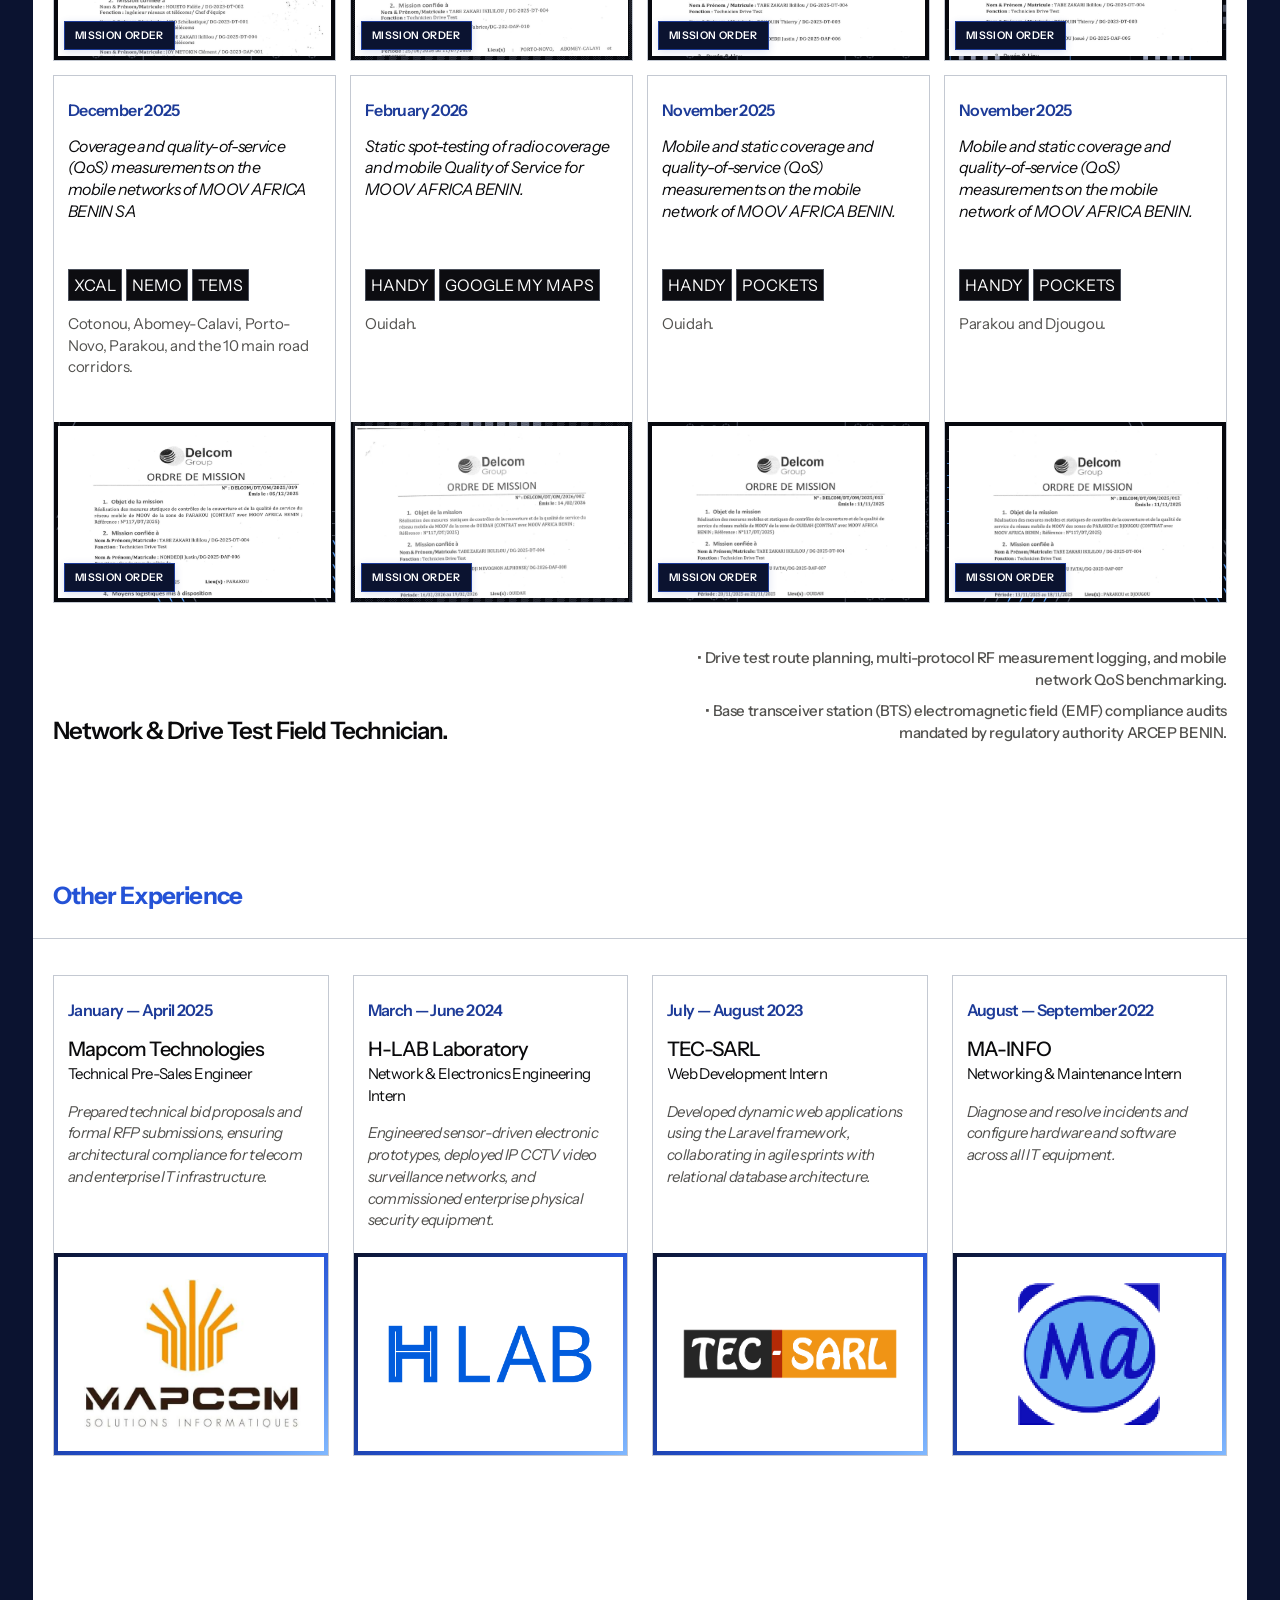
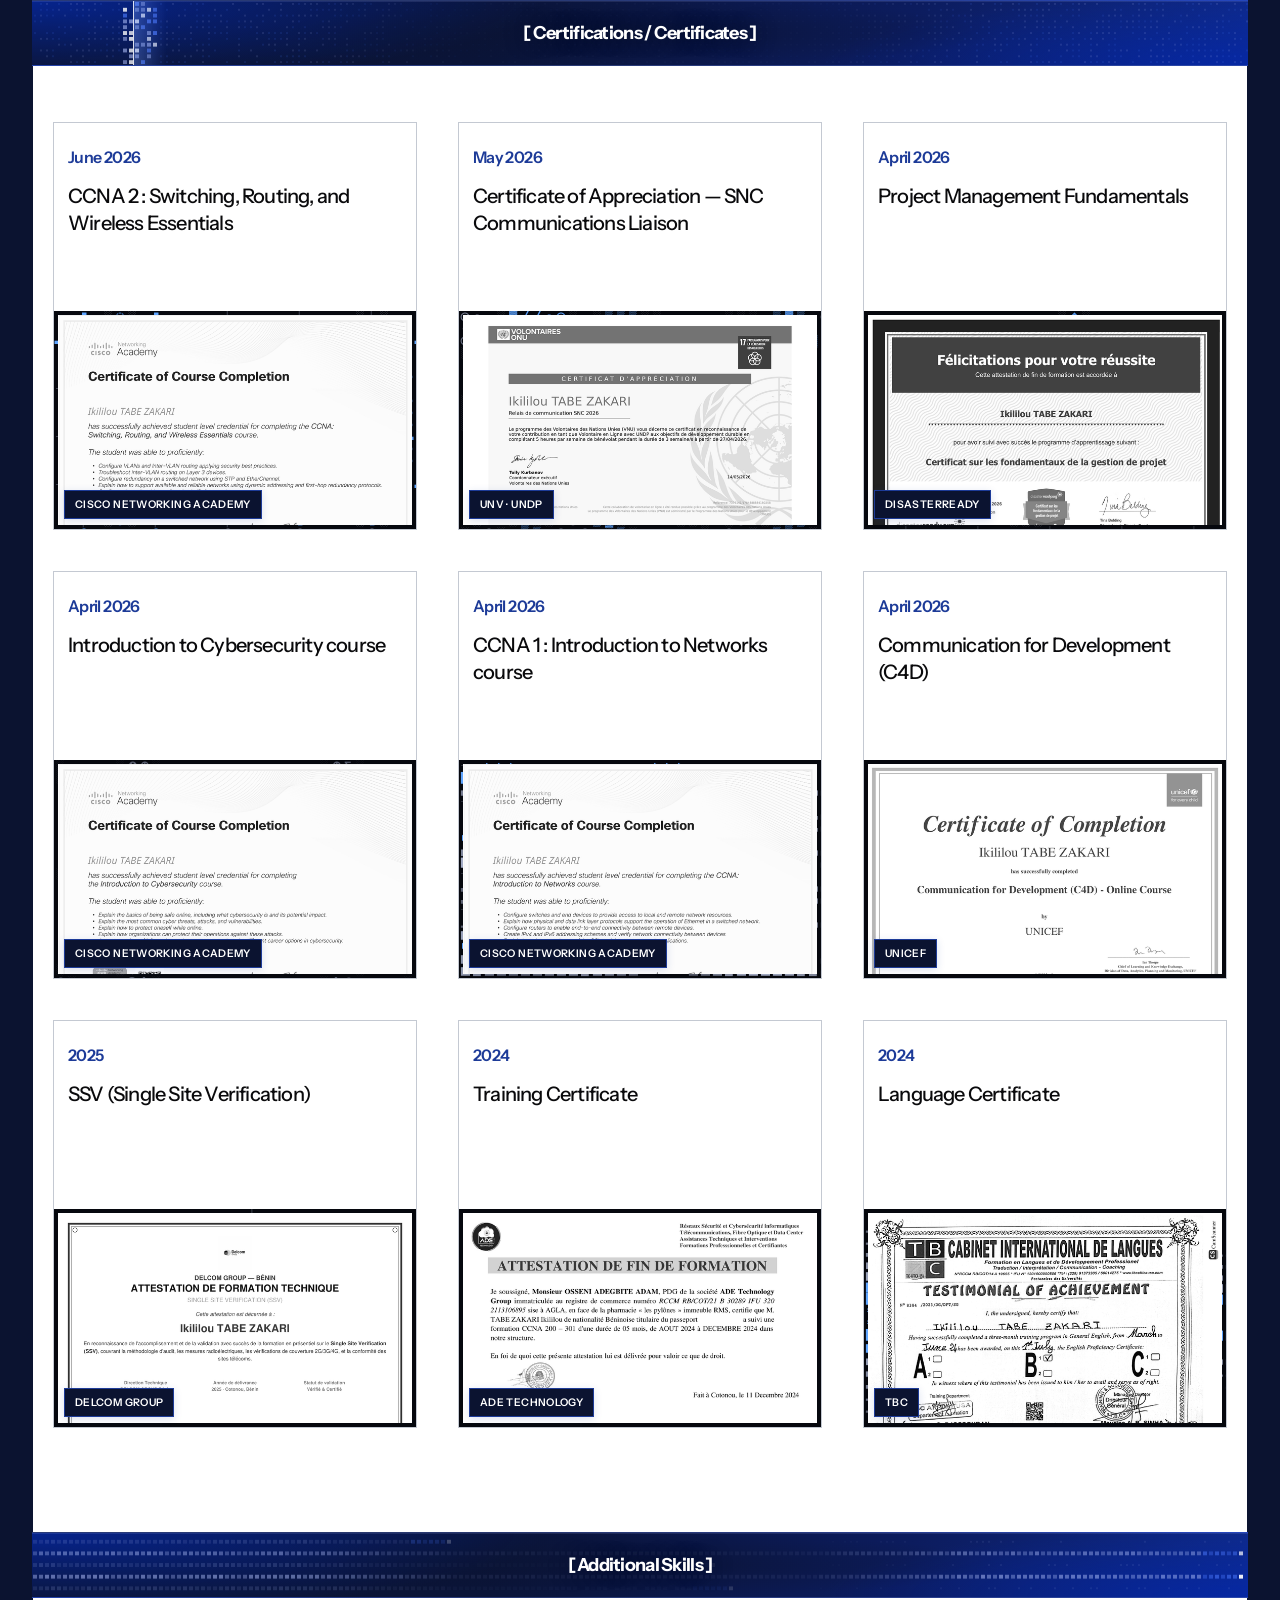
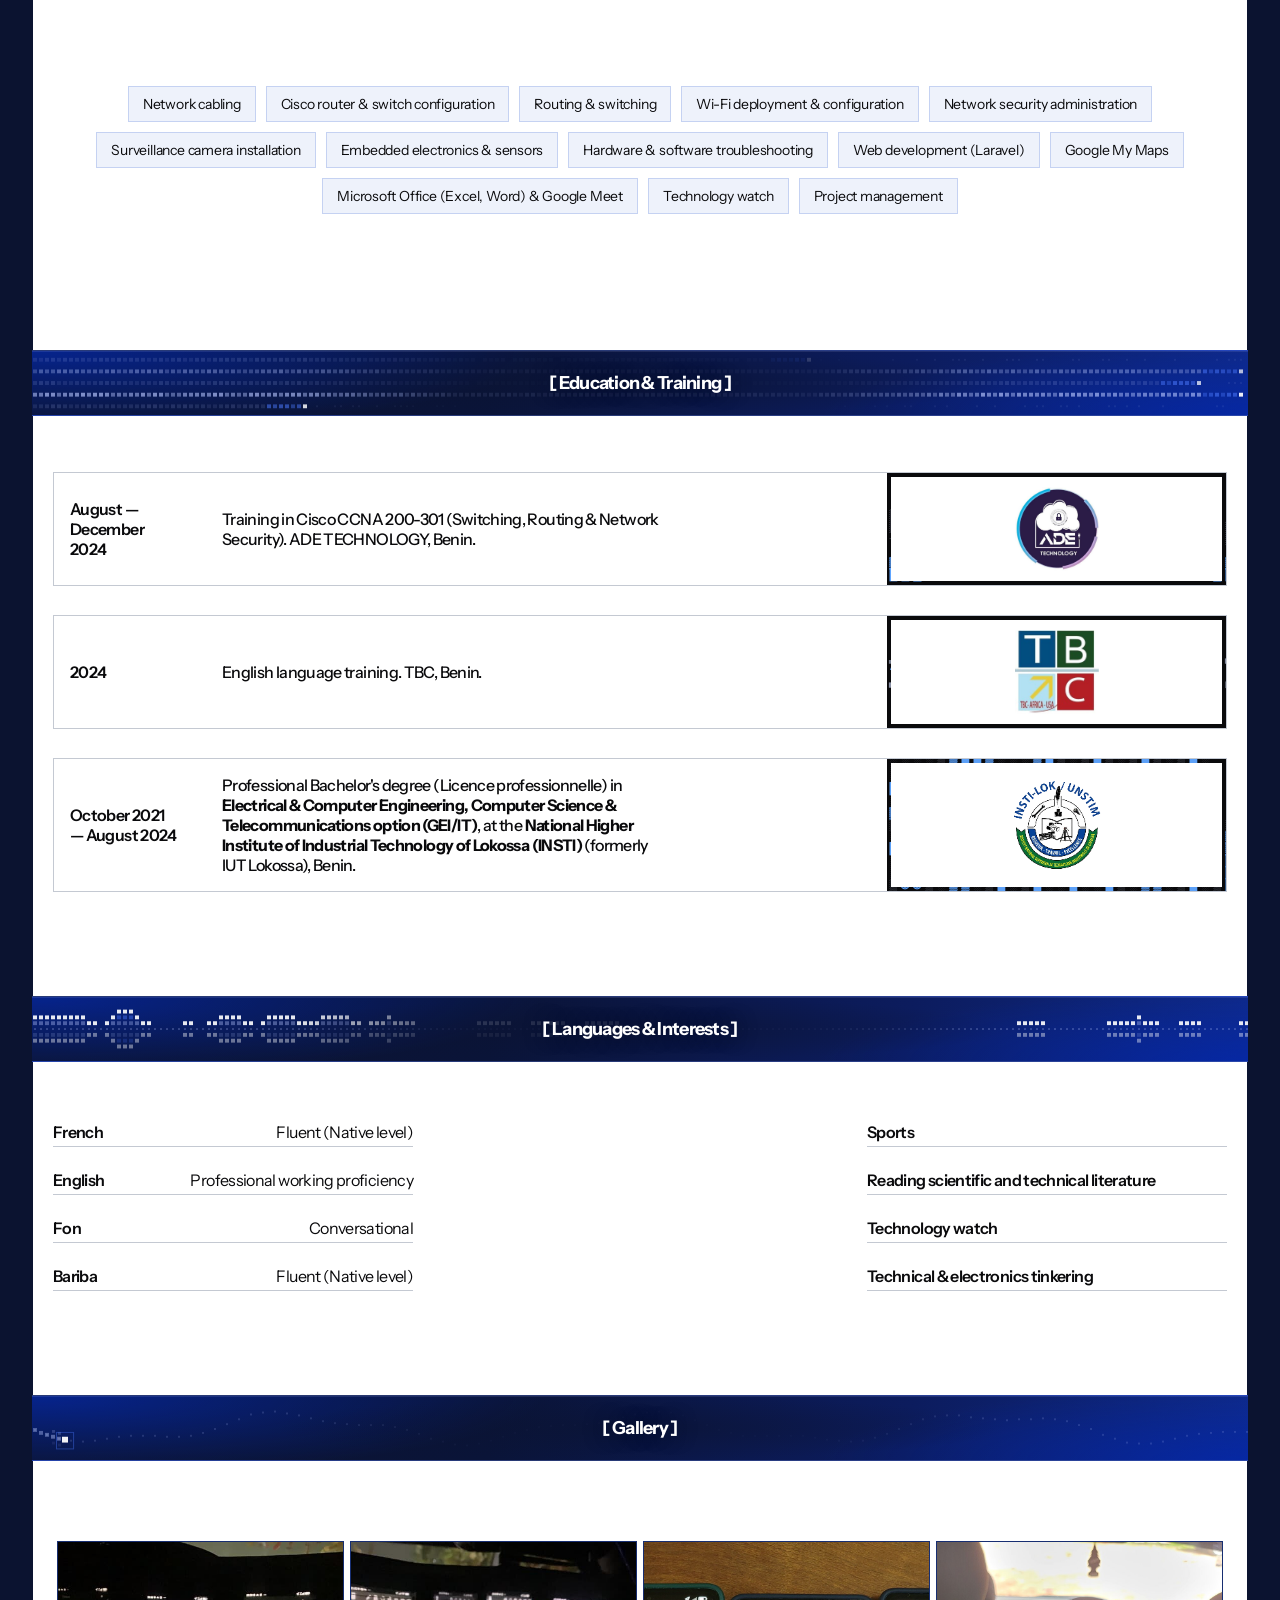
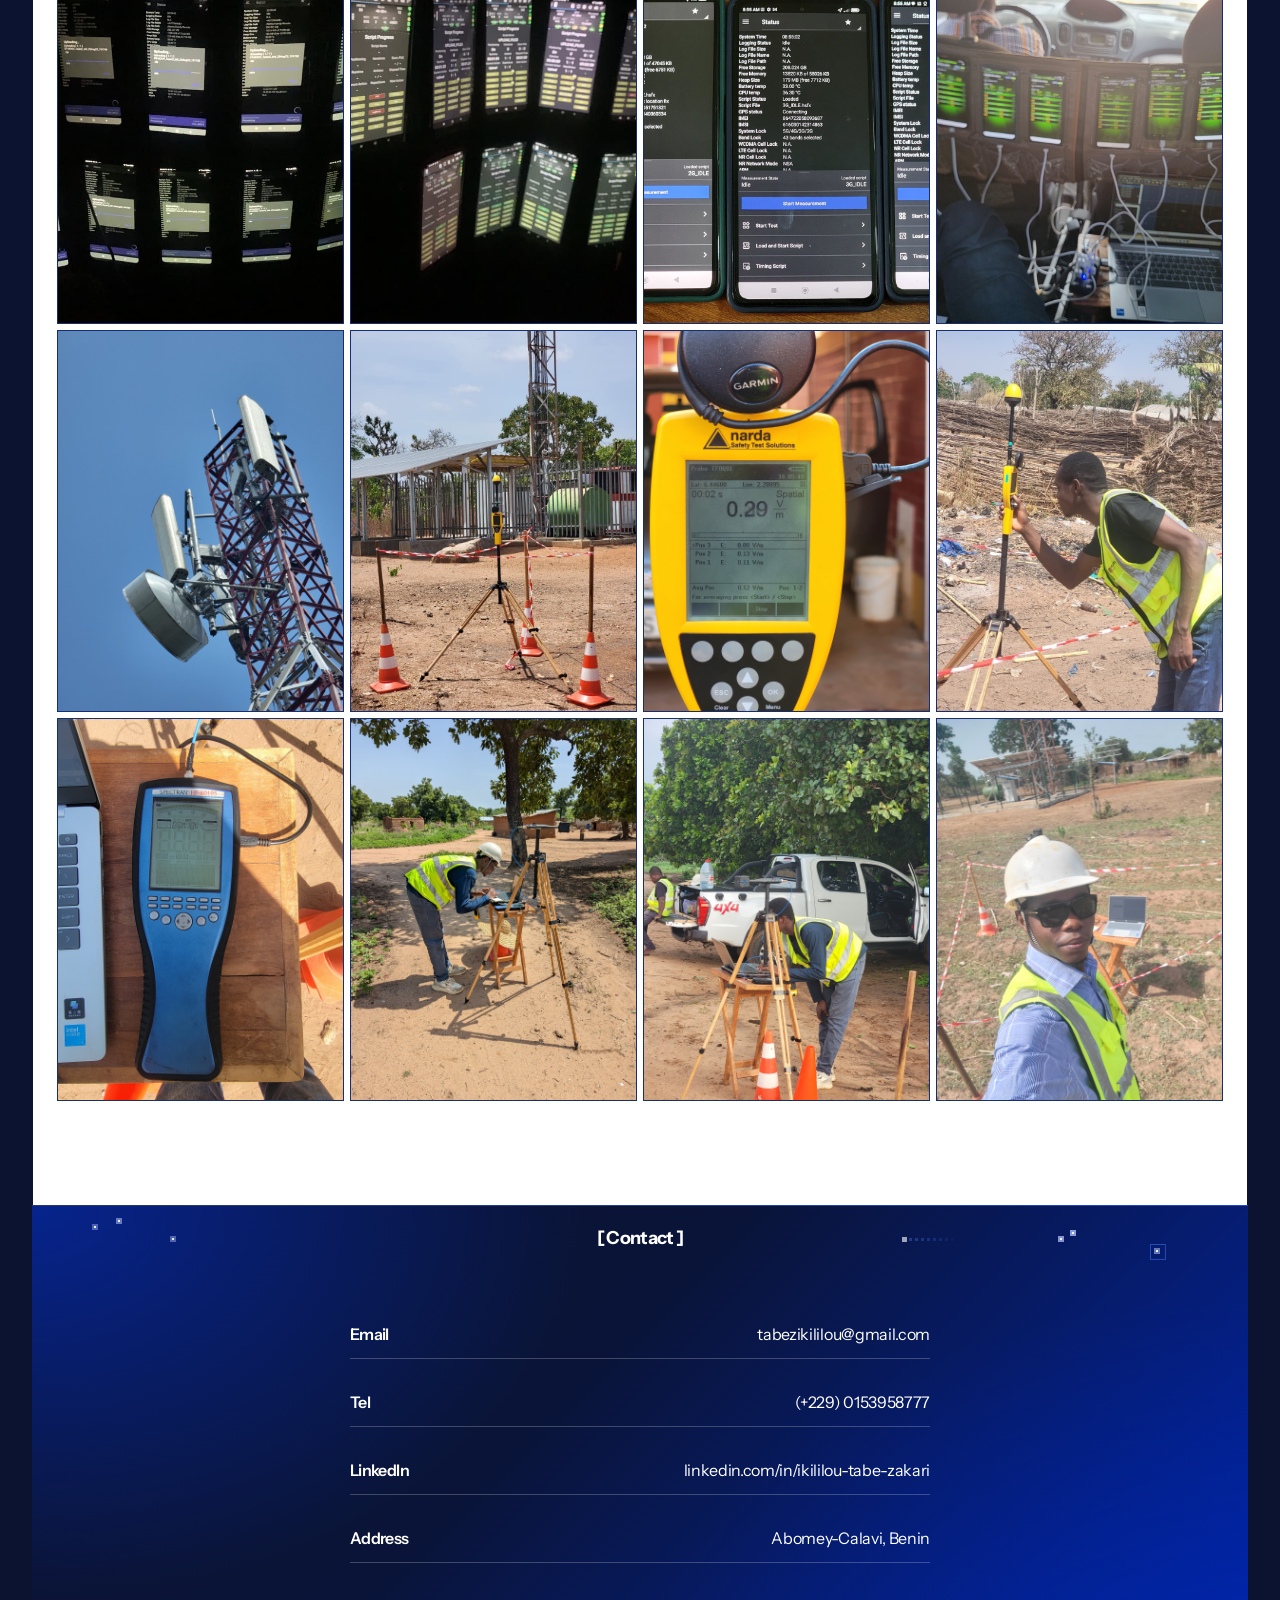
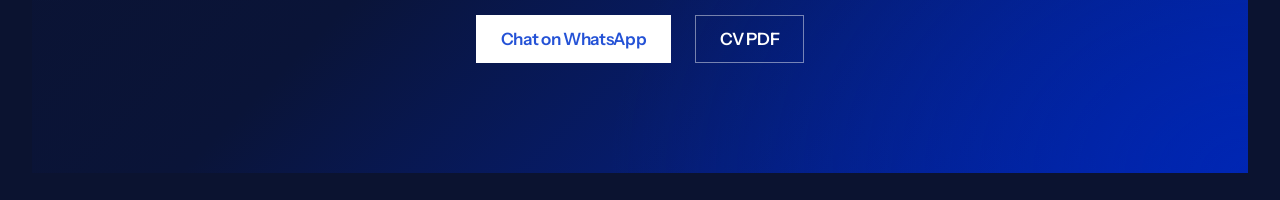
==== commit d0419c8e: "feat: remplacer les photos de la galerie par les nouvelles images" ====
--- a/en/index.html
+++ b/en/index.html
@@ -960,15 +960,15 @@
                 type="button"
                 class="gallery__btn"
                 data-mission-image="../public/gallery/mission-01.jpg"
-                data-mission-title="Field QoS measurements"
+                data-mission-title="Mobile Coverage &amp; QoS Measurements — NEMO Handy Keysight"
                 data-mission-eyebrow="Gallery"
-                aria-label="Field QoS measurements"
+                aria-label="Mobile Coverage &amp; QoS Measurements — NEMO Handy Keysight"
                 aria-haspopup="dialog"
                 aria-controls="mission-dialog"
               >
                 <img
                   src="../public/gallery/mission-01.jpg"
-                  alt="Field QoS measurements"
+                  alt="Mobile Coverage &amp; QoS Measurements — NEMO Handy Keysight"
                   loading="lazy"
                   draggable="false"
                 />
@@ -979,15 +979,15 @@
                 type="button"
                 class="gallery__btn"
                 data-mission-image="../public/gallery/mission-02.jpg"
-                data-mission-title="Measurement station near a base station"
+                data-mission-title="Mobile Coverage &amp; QoS Measurements — TEMS Pocket"
                 data-mission-eyebrow="Gallery"
-                aria-label="Measurement station near a base station"
+                aria-label="Mobile Coverage &amp; QoS Measurements — TEMS Pocket"
                 aria-haspopup="dialog"
                 aria-controls="mission-dialog"
               >
                 <img
                   src="../public/gallery/mission-02.jpg"
-                  alt="Measurement station near a base station"
+                  alt="Mobile Coverage &amp; QoS Measurements — TEMS Pocket"
                   loading="lazy"
                   draggable="false"
                 />
@@ -998,15 +998,15 @@
                 type="button"
                 class="gallery__btn"
                 data-mission-image="../public/gallery/mission-03.jpg"
-                data-mission-title="Measurement chain and mission vehicle"
+                data-mission-title="Idle Configuration of NEMO Handy Keysight Devices"
                 data-mission-eyebrow="Gallery"
-                aria-label="Measurement chain and mission vehicle"
+                aria-label="Idle Configuration of NEMO Handy Keysight Devices"
                 aria-haspopup="dialog"
                 aria-controls="mission-dialog"
               >
                 <img
                   src="../public/gallery/mission-03.jpg"
-                  alt="Measurement chain and mission vehicle"
+                  alt="Idle Configuration of NEMO Handy Keysight Devices"
                   loading="lazy"
                   draggable="false"
                 />
@@ -1017,15 +1017,15 @@
                 type="button"
                 class="gallery__btn"
                 data-mission-image="../public/gallery/mission-04.jpg"
-                data-mission-title="Antennas on a tower"
+                data-mission-title="QoS Measurement with XCAL ACCUVER Technology"
                 data-mission-eyebrow="Gallery"
-                aria-label="Antennas on a tower"
+                aria-label="QoS Measurement with XCAL ACCUVER Technology"
                 aria-haspopup="dialog"
                 aria-controls="mission-dialog"
               >
                 <img
                   src="../public/gallery/mission-04.jpg"
-                  alt="Antennas on a tower"
+                  alt="QoS Measurement with XCAL ACCUVER Technology"
                   loading="lazy"
                   draggable="false"
                 />
@@ -1036,15 +1036,15 @@
                 type="button"
                 class="gallery__btn"
                 data-mission-image="../public/gallery/mission-05.jpg"
-                data-mission-title="On-site inspection during a campaign"
+                data-mission-title="Telecom Tower Antennas Subject to Field Measurements"
                 data-mission-eyebrow="Gallery"
-                aria-label="On-site inspection during a campaign"
+                aria-label="Telecom Tower Antennas Subject to Field Measurements"
                 aria-haspopup="dialog"
                 aria-controls="mission-dialog"
               >
                 <img
                   src="../public/gallery/mission-05.jpg"
-                  alt="On-site inspection during a campaign"
+                  alt="Telecom Tower Antennas Subject to Field Measurements"
                   loading="lazy"
                   draggable="false"
                 />
@@ -1055,15 +1055,15 @@
                 type="button"
                 class="gallery__btn"
                 data-mission-image="../public/gallery/mission-06.jpg"
-                data-mission-title="SPECTRAN HF-60105 analyzer"
+                data-mission-title="EMF Measurement Setup — Narda NBM-550"
                 data-mission-eyebrow="Gallery"
-                aria-label="SPECTRAN HF-60105 analyzer"
+                aria-label="EMF Measurement Setup — Narda NBM-550"
                 aria-haspopup="dialog"
                 aria-controls="mission-dialog"
               >
                 <img
                   src="../public/gallery/mission-06.jpg"
-                  alt="SPECTRAN HF-60105 analyzer"
+                  alt="EMF Measurement Setup — Narda NBM-550"
                   loading="lazy"
                   draggable="false"
                 />
@@ -1074,15 +1074,15 @@
                 type="button"
                 class="gallery__btn"
                 data-mission-image="../public/gallery/mission-07.jpg"
-                data-mission-title="Measurement setup near a tower"
+                data-mission-title="NARDA NBM-550 Broadband Field Meter for EMF"
                 data-mission-eyebrow="Gallery"
-                aria-label="Measurement setup near a tower"
+                aria-label="NARDA NBM-550 Broadband Field Meter for EMF"
                 aria-haspopup="dialog"
                 aria-controls="mission-dialog"
               >
                 <img
                   src="../public/gallery/mission-07.jpg"
-                  alt="Measurement setup near a tower"
+                  alt="NARDA NBM-550 Broadband Field Meter for EMF"
                   loading="lazy"
                   draggable="false"
                 />
@@ -1093,15 +1093,15 @@
                 type="button"
                 class="gallery__btn"
                 data-mission-image="../public/gallery/mission-08.jpg"
-                data-mission-title="Delcom Group measurement campaign"
+                data-mission-title="Site EMF Measurement with NARDA NBM-550"
                 data-mission-eyebrow="Gallery"
-                aria-label="Delcom Group measurement campaign"
+                aria-label="Site EMF Measurement with NARDA NBM-550"
                 aria-haspopup="dialog"
                 aria-controls="mission-dialog"
               >
                 <img
                   src="../public/gallery/mission-08.jpg"
-                  alt="Delcom Group measurement campaign"
+                  alt="Site EMF Measurement with NARDA NBM-550"
                   loading="lazy"
                   draggable="false"
                 />
@@ -1112,15 +1112,15 @@
                 type="button"
                 class="gallery__btn"
                 data-mission-image="../public/gallery/mission-09.jpg"
-                data-mission-title="Setting up the measurement tripod"
+                data-mission-title="AARONIA SPECTRAN HF-60105 Analyzer for EMF Measurements"
                 data-mission-eyebrow="Gallery"
-                aria-label="Setting up the measurement tripod"
+                aria-label="AARONIA SPECTRAN HF-60105 Analyzer for EMF Measurements"
                 aria-haspopup="dialog"
                 aria-controls="mission-dialog"
               >
                 <img
                   src="../public/gallery/mission-09.jpg"
-                  alt="Setting up the measurement tripod"
+                  alt="AARONIA SPECTRAN HF-60105 Analyzer for EMF Measurements"
                   loading="lazy"
                   draggable="false"
                 />
@@ -1131,15 +1131,15 @@
                 type="button"
                 class="gallery__btn"
                 data-mission-image="../public/gallery/mission-10.jpg"
-                data-mission-title="Static measurements in an urban area"
+                data-mission-title="RF Spectrum EMF Measurement — AARONIA SPECTRAN HF-60105"
                 data-mission-eyebrow="Gallery"
-                aria-label="Static measurements in an urban area"
+                aria-label="RF Spectrum EMF Measurement — AARONIA SPECTRAN HF-60105"
                 aria-haspopup="dialog"
                 aria-controls="mission-dialog"
               >
                 <img
                   src="../public/gallery/mission-10.jpg"
-                  alt="Static measurements in an urban area"
+                  alt="RF Spectrum EMF Measurement — AARONIA SPECTRAN HF-60105"
                   loading="lazy"
                   draggable="false"
                 />
@@ -1150,15 +1150,15 @@
                 type="button"
                 class="gallery__btn"
                 data-mission-image="../public/gallery/mission-11.jpg"
-                data-mission-title="Measurements along a dirt road"
+                data-mission-title="AARONIA AG Equipment Configuration on Telecom Site"
                 data-mission-eyebrow="Gallery"
-                aria-label="Measurements along a dirt road"
+                aria-label="AARONIA AG Equipment Configuration on Telecom Site"
                 aria-haspopup="dialog"
                 aria-controls="mission-dialog"
               >
                 <img
                   src="../public/gallery/mission-11.jpg"
-                  alt="Measurements along a dirt road"
+                  alt="AARONIA AG Equipment Configuration on Telecom Site"
                   loading="lazy"
                   draggable="false"
                 />
@@ -1169,15 +1169,15 @@
                 type="button"
                 class="gallery__btn"
                 data-mission-image="../public/gallery/mission-12.jpg"
-                data-mission-title="Base station site secured with tape"
+                data-mission-title="Completion of EMF Measurements with AARONIA AG Equipment"
                 data-mission-eyebrow="Gallery"
-                aria-label="Base station site secured with tape"
+                aria-label="Completion of EMF Measurements with AARONIA AG Equipment"
                 aria-haspopup="dialog"
                 aria-controls="mission-dialog"
               >
                 <img
                   src="../public/gallery/mission-12.jpg"
-                  alt="Base station site secured with tape"
+                  alt="Completion of EMF Measurements with AARONIA AG Equipment"
                   loading="lazy"
                   draggable="false"
                 />
